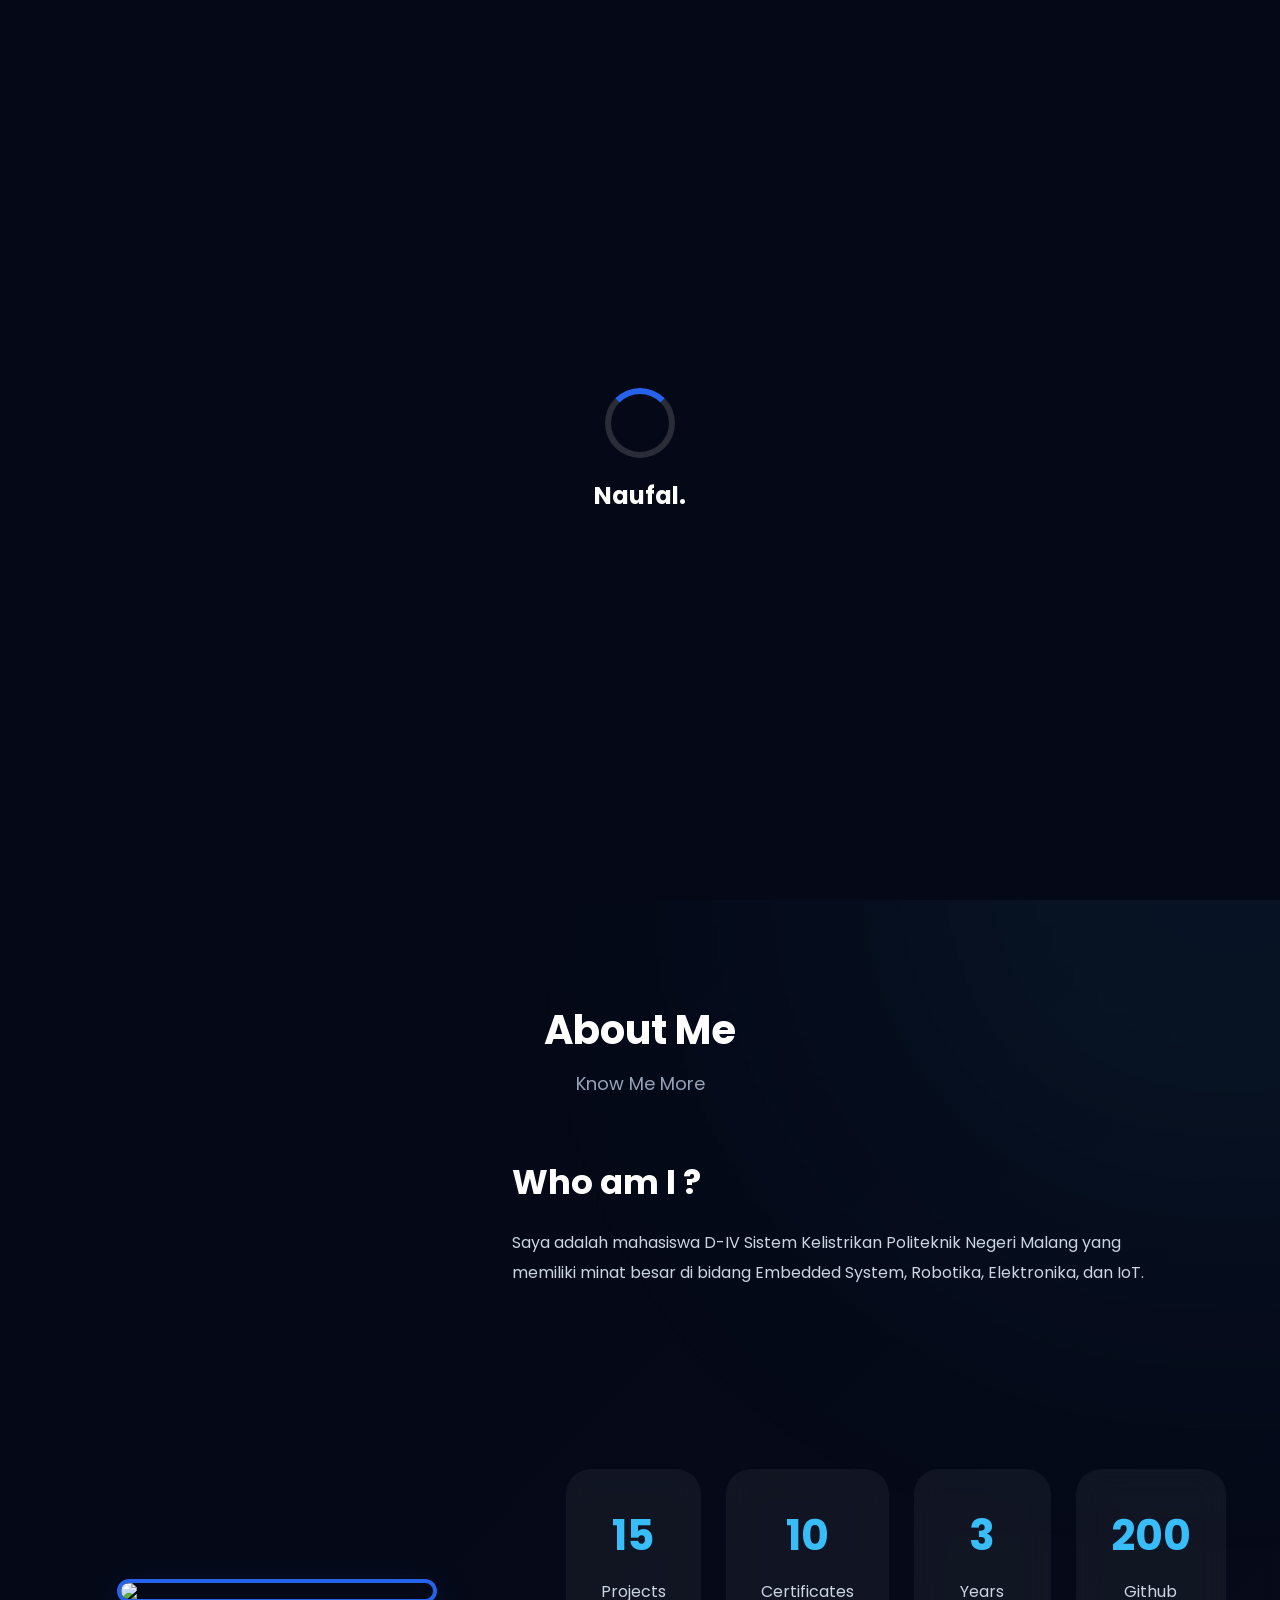
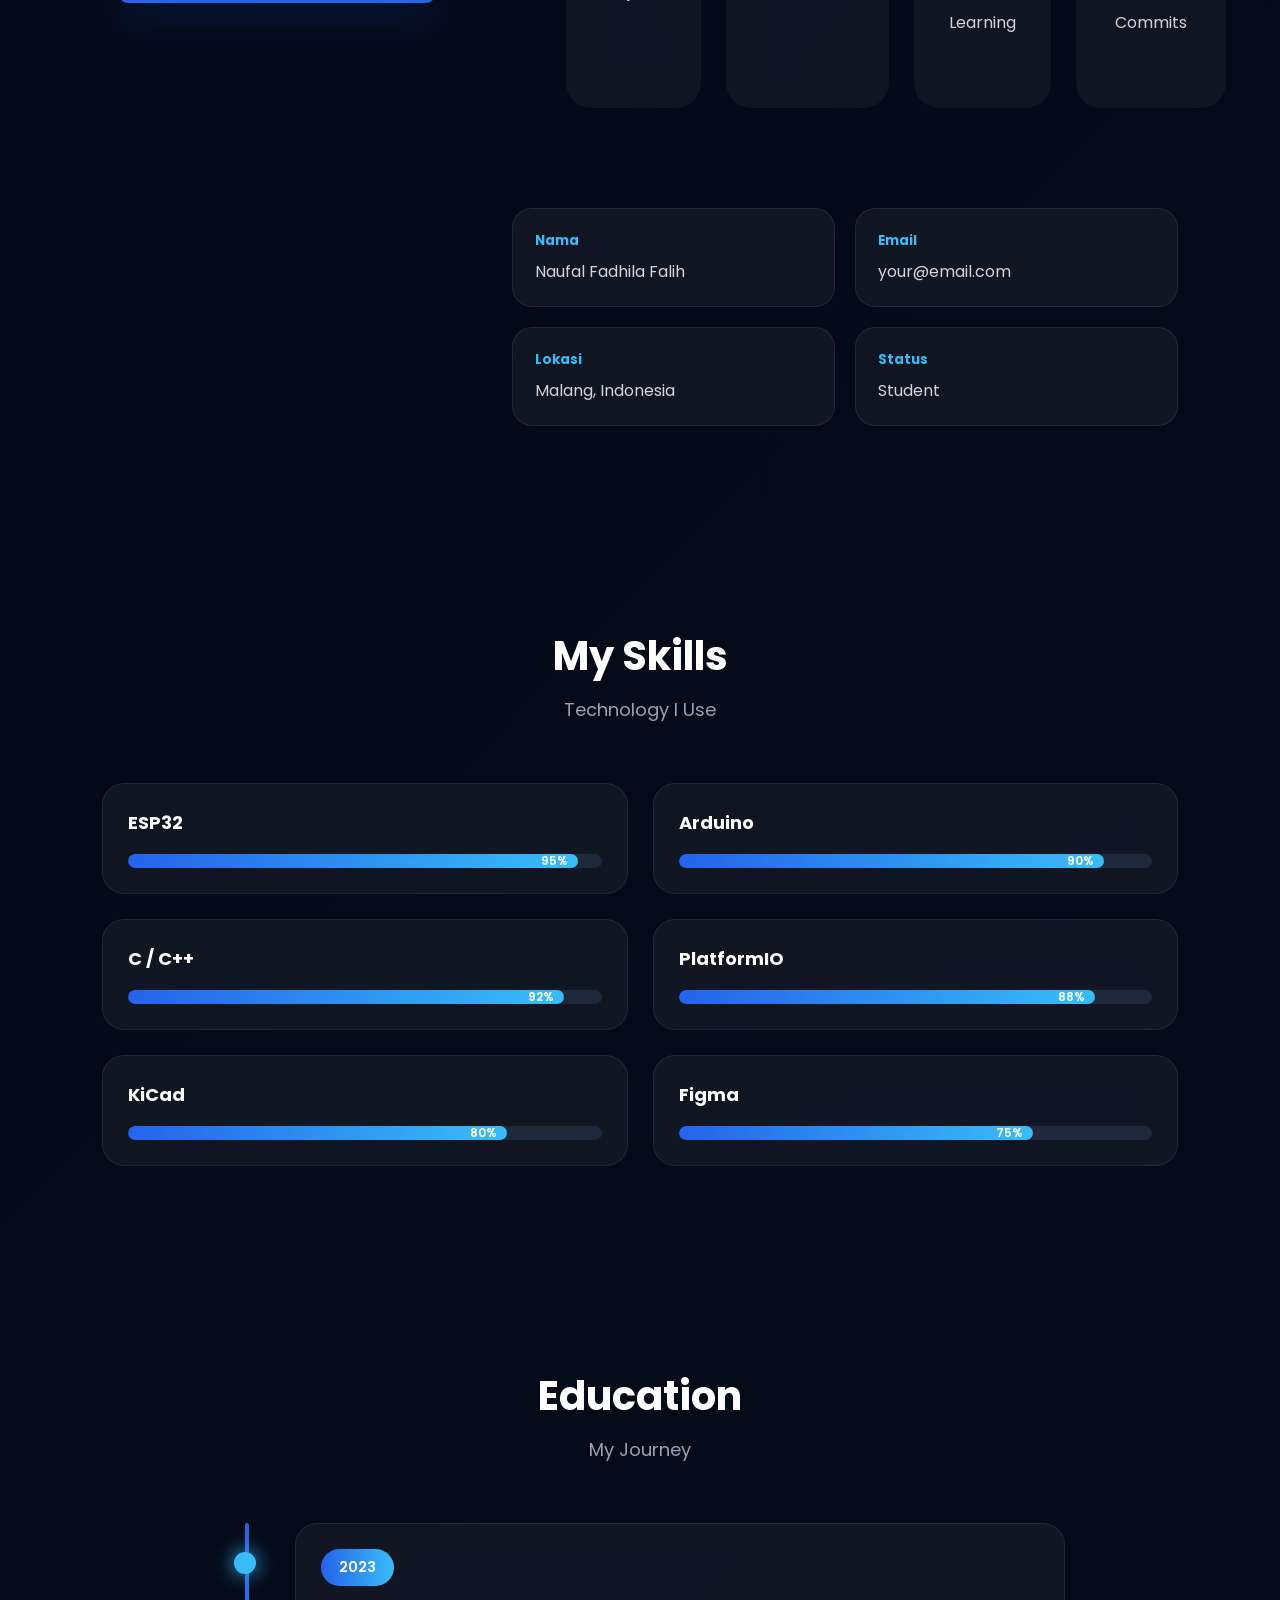
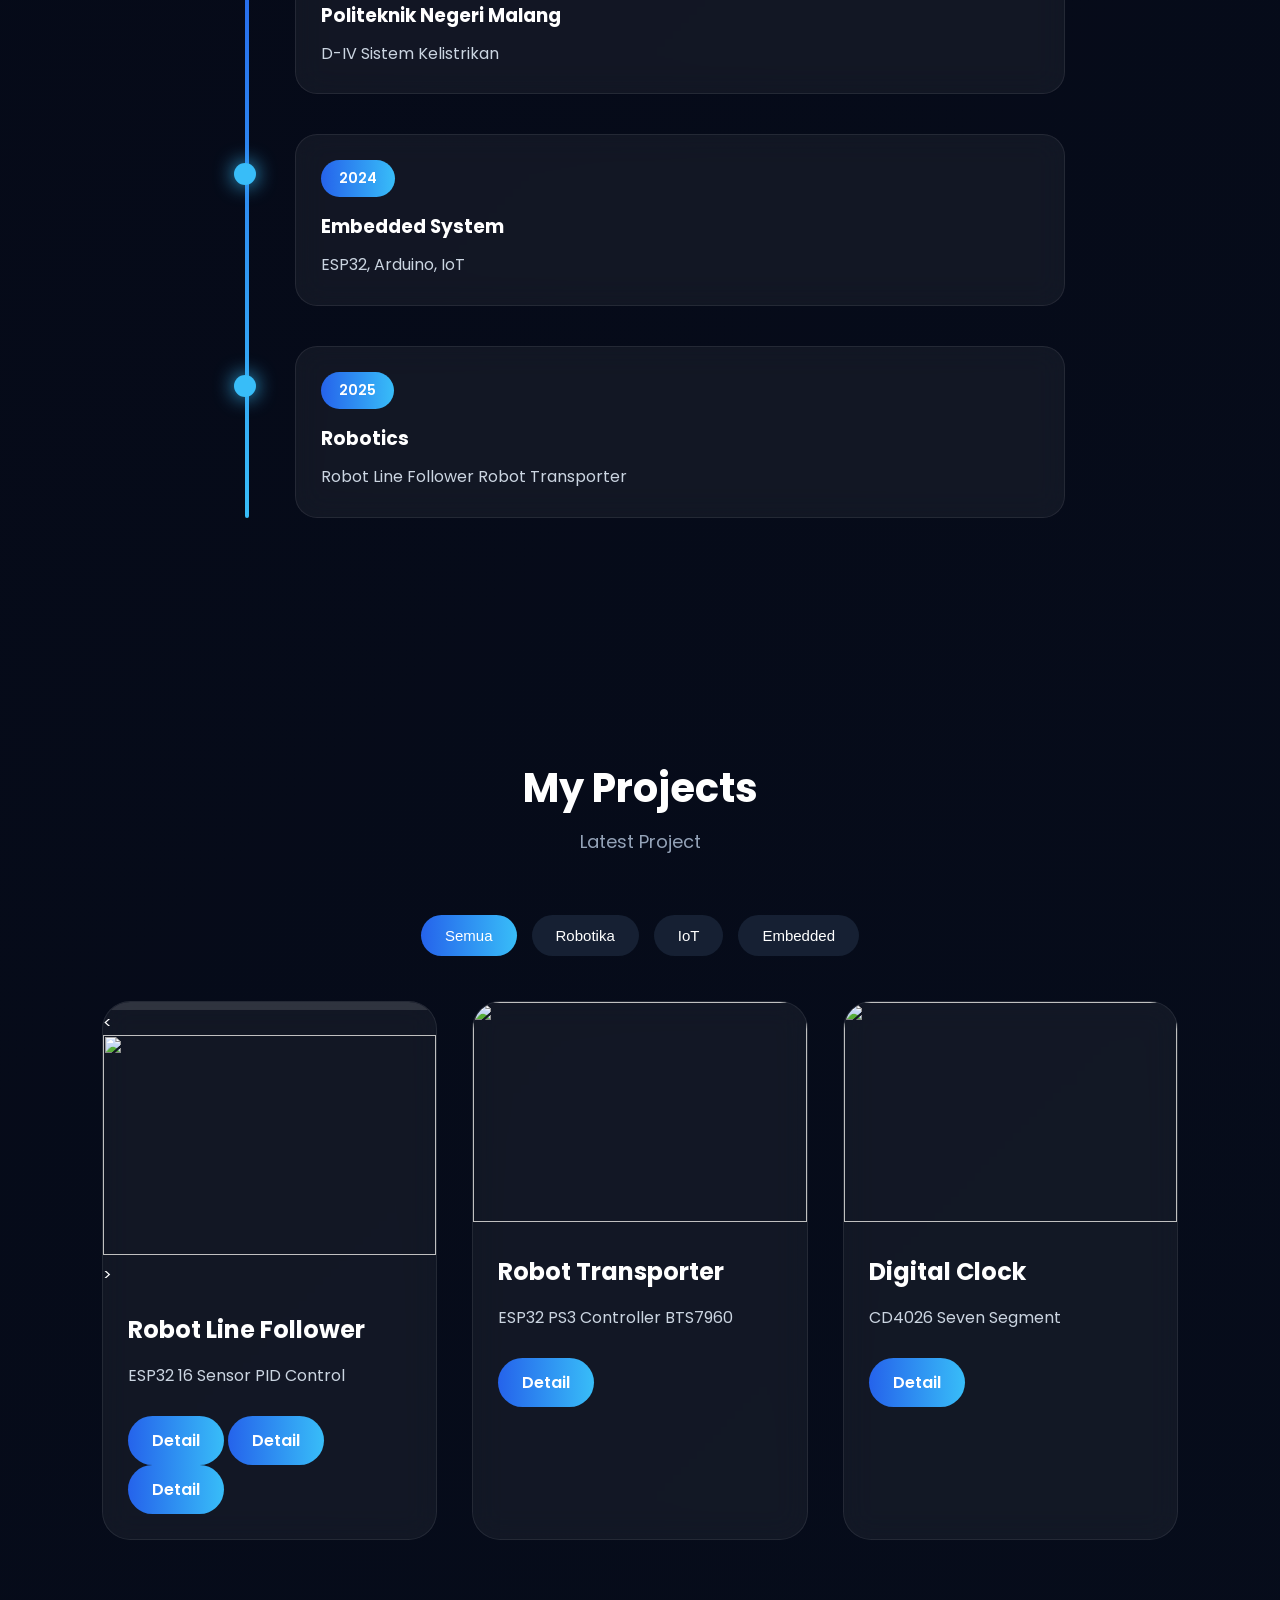
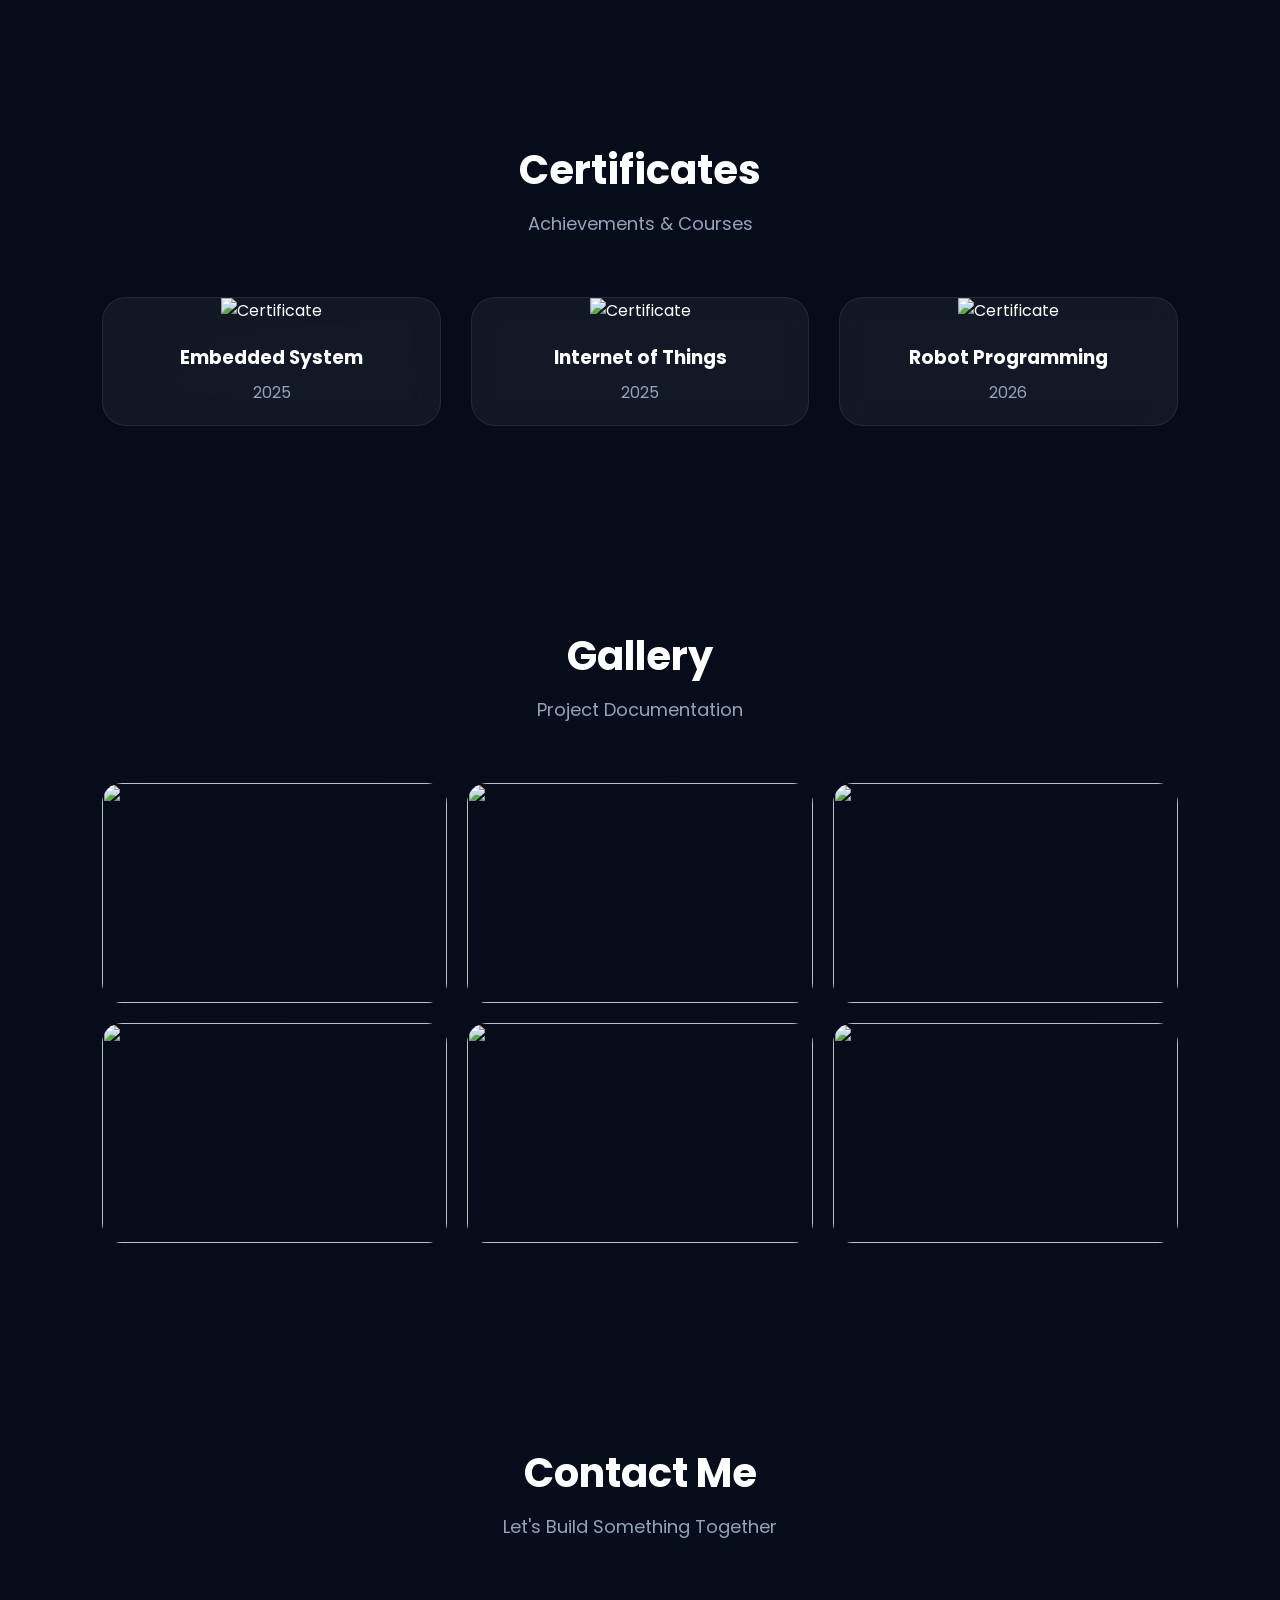
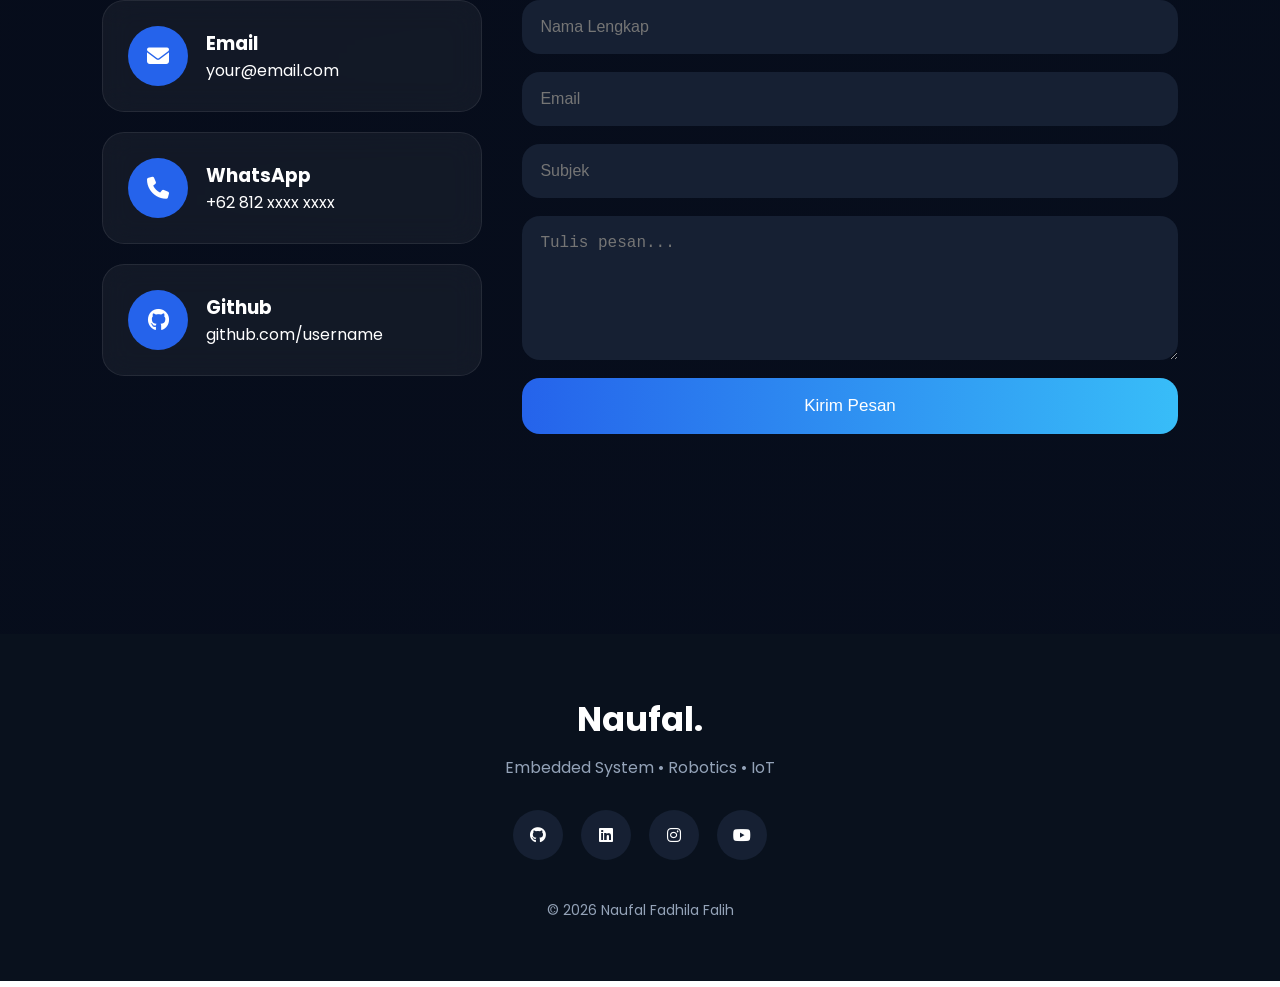
==== index.html @ 167115de "first" ====
<!DOCTYPE html>
<html lang="id">
<head>
    <meta charset="UTF-8">
    <meta name="viewport" content="width=device-width, initial-scale=1.0">
    <title>Naufal | Portfolio</title>

    <!-- Google Font -->
    <link rel="preconnect" href="https://fonts.googleapis.com">
    <link rel="preconnect" href="https://fonts.gstatic.com" crossorigin>
    <link href="https://fonts.googleapis.com/css2?family=Poppins:wght@300;400;500;600;700&display=swap" rel="stylesheet">

    <!-- Icons -->
    <link rel="stylesheet"
        href="https://cdnjs.cloudflare.com/ajax/libs/font-awesome/6.6.0/css/all.min.css">

    <!-- CSS -->
    <link rel="stylesheet" href="style.css">
    <link rel="stylesheet" href="animation.css">
    <link rel="stylesheet" href="responsive.css">
    <script src="https://cdn.jsdelivr.net/npm/@emailjs/browser@4/dist/email.min.js"></script>
    <meta charset="UTF-8">
<link rel="manifest" href="manifest.json">
<meta name="viewport" content="width=device-width, initial-scale=1.0">

<meta name="description" content="Portfolio Naufal Fadhila Falih - Embedded System, Robotika, ESP32, IoT Developer">

<meta name="keywords" content="ESP32, Robot, Embedded, IoT, Portfolio">

<meta name="author" content="Naufal Fadhila Falih">

<meta property="og:title" content="Portfolio Naufal Fadhila Falih">

<meta property="og:description" content="Embedded System | Robot Developer">

<meta property="og:image" content="assets/preview.png">

<meta property="og:type" content="website">

<link rel="icon" href="assets/favicon.png">
</head>

<body>
    <div id="loader">

    <div class="loader-circle"></div>

</div>
  <!-- =======================================
        THEME SWITCHER
======================================= -->

<div class="theme-panel">

    <div class="theme-color blue" data-color="#2563EB"></div>

    <div class="theme-color purple" data-color="#7C3AED"></div>

    <div class="theme-color green" data-color="#10B981"></div>

    <div class="theme-color red" data-color="#EF4444"></div>

</div>  
    <canvas id="particles"></canvas>
<!-- ===========================
        CURSOR GLOW
=========================== -->

<div id="cursorGlow"></div>

<!-- ===========================
        SCROLL PROGRESS
=========================== -->

<div id="progressBar"></div>

<!-- ===== LOADER ===== -->
<div id="loader">
    <div class="loader-circle"></div>
    <h2>Naufal.</h2>
</div>

<!-- ===== NAVBAR ===== -->
<header class="navbar">

    <div class="logo">
        Naufal<span>.</span>
    </div>
<div class="theme-toggle">

    <i class="fa-solid fa-moon"></i>

</div>
    <nav>

        <a href="#home">Home</a>

        <a href="#about">About</a>

        <a href="#skills">Skills</a>

        <a href="#projects">Projects</a>

        <a href="#contact">Contact</a>

    </nav>

    <div class="menu-btn">

        <i class="fa-solid fa-bars"></i>

    </div>

</header>

<!-- ===== HERO ===== -->

<section id="home" class="hero">

<div class="hero-text">

<h4>Hello 👋</h4>

<h1>

I'm

<span>Naufal Fadhila Falih</span>

</h1>

<h3>

Embedded System Engineer

</h3>

<p>

Mahasiswa D-IV Sistem Kelistrikan

Politeknik Negeri Malang

yang fokus pada

Robotika,

Embedded System,

dan Internet of Things.

</p>

<div class="hero-button">

<a

href="assets/cv.pdf"

download

class="btn-primary">

Download CV

</a>
<a href="#projects"

class="btn-secondary">

My Project

</a>

</div>

<div class="social">

<a href="#"><i class="fab fa-github"></i></a>

<a href="#"><i class="fab fa-linkedin"></i></a>

<a href="#"><i class="fab fa-instagram"></i></a>

<a href="#"><i class="fab fa-youtube"></i></a>

</div>

</div>

<div class="hero-image">

<img src="assets/profile.png"

alt="profile">

</div>

</section>

<!-- ===== ABOUT ===== -->

<section id="about">

<div class="title">

<h2>About Me</h2>

<p>

Know Me More

</p>

</div>

<div class="about-container">

<div class="about-image">

<img src="assets/profile.png">

</div>

<div class="about-text">

<h3>

Who am I ?

</h3>

<p>

Saya adalah mahasiswa

D-IV Sistem Kelistrikan

Politeknik Negeri Malang

yang memiliki minat besar

di bidang

Embedded System,

Robotika,

Elektronika,

dan IoT.

</p>
<section class="stats">

<div class="stat-card">

<h2 class="counter" data-target="15">0</h2>

<p>Projects</p>

</div>

<div class="stat-card">

<h2 class="counter" data-target="10">0</h2>

<p>Certificates</p>

</div>

<div class="stat-card">

<h2 class="counter" data-target="3">0</h2>

<p>Years Learning</p>

</div>

<div class="stat-card">

<h2 class="counter" data-target="200">0</h2>

<p>Github Commits</p>

</div>

</section>

<div class="info">

<div>

<h5>Nama</h5>

<span>

Naufal Fadhila Falih

</span>

</div>

<div>

<h5>Email</h5>

<span>

your@email.com

</span>

</div>

<div>

<h5>Lokasi</h5>

<span>

Malang, Indonesia

</span>

</div>

<div>

<h5>Status</h5>

<span>

Student

</span>

</div>

</div>

</div>

</div>

</section>
<!-- =======================================
                SKILLS
======================================= -->

<section id="skills" class="skills">

    <div class="title">

        <h2>My Skills</h2>

        <p>Technology I Use</p>

    </div>

    <div class="skills-container">

        <div class="skill-card">

            <h3>ESP32</h3>

            <div class="progress">

                <div class="progress-bar" style="width:95%">

                    95%

                </div>

            </div>

        </div>

        <div class="skill-card">

            <h3>Arduino</h3>

            <div class="progress">

                <div class="progress-bar" style="width:90%">

                    90%

                </div>

            </div>

        </div>

        <div class="skill-card">

            <h3>C / C++</h3>

            <div class="progress">

                <div class="progress-bar" style="width:92%">

                    92%

                </div>

            </div>

        </div>

        <div class="skill-card">

            <h3>PlatformIO</h3>

            <div class="progress">

                <div class="progress-bar" style="width:88%">

                    88%

                </div>

            </div>

        </div>

        <div class="skill-card">

            <h3>KiCad</h3>

            <div class="progress">

                <div class="progress-bar" style="width:80%">

                    80%

                </div>

            </div>

        </div>

        <div class="skill-card">

            <h3>Figma</h3>

            <div class="progress">

                <div class="progress-bar" style="width:75%">

                    75%

                </div>

            </div>

        </div>

    </div>

</section>

<!-- =======================================
             EXPERIENCE
======================================= -->

<section class="experience">

    <div class="title">

        <h2>Education</h2>

        <p>My Journey</p>

    </div>

    <div class="timeline">

        <div class="timeline-item">

            <span class="year">2023</span>

            <h3>Politeknik Negeri Malang</h3>

            <p>

                D-IV Sistem Kelistrikan

            </p>

        </div>

        <div class="timeline-item">

            <span class="year">2024</span>

            <h3>Embedded System</h3>

            <p>

                ESP32, Arduino, IoT

            </p>

        </div>

        <div class="timeline-item">

            <span class="year">2025</span>

            <h3>Robotics</h3>

            <p>

                Robot Line Follower

                Robot Transporter

            </p>

        </div>

    </div>

</section>

<!-- =======================================
              PROJECTS
======================================= -->

<section id="projects" class="projects">

    <div class="title">

        <h2>My Projects</h2>

        <p>Latest Project</p>

    </div>
    <div class="project-filter">

    <button class="filter-btn active" data-filter="all">

        Semua

    </button>

    <button class="filter-btn" data-filter="robot">

        Robotika

    </button>

    <button class="filter-btn" data-filter="iot">

        IoT

    </button>

    <button class="filter-btn" data-filter="embedded">

        Embedded

    </button>

</div>

    <div class="project-container">

        <div class="project-card">
            <div class="project-card robot embedded">

            </div>
            <div class="project-card robot">

            </div>
            <div class="project-card embedded">

            </div>
            <div class="project-card iot">

            </div>

            <<img

loading="lazy"

src="assets/linefollower.jpg">>

            <div class="project-content">

                <h3>

                    Robot Line Follower

                </h3>

                <p>

                    ESP32

                    16 Sensor

                    PID Control

                </p>
<a href="#"

class="detail-btn"

data-title="Robot Line Follower"

data-image="assets/linefollower.jpg"

data-description="Robot line follower menggunakan 16 sensor photodioda dan algoritma PID untuk kecepatan tinggi.">

Detail

</a>
<a href="#"

class="detail-btn"

data-title="Robot Transporter"

data-image="assets/transporter.jpg"

data-description="Robot transporter menggunakan ESP32, driver BTS7960 dan kontrol PS3.">

Detail

</a>
<a href="#"

class="detail-btn"

data-title="Digital Clock"

data-image="assets/digitalclock.jpg"

data-description="Jam digital menggunakan IC CD4026 dan seven segment.">

Detail

</a>

            </div>

        </div>

        <div class="project-card">

            <img

loading="lazy"

src="assets/transporter.jpg">

            <div class="project-content">

                <h3>

                    Robot Transporter

                </h3>

                <p>

                    ESP32

                    PS3 Controller

                    BTS7960

                </p>

                <a href="#">

                    Detail

                </a>

            </div>

        </div>

        <div class="project-card">

            <img

loading="lazy"

src="assets/digitalclock.jpg">

            <div class="project-content">

                <h3>

                    Digital Clock

                </h3>

                <p>

                    CD4026

                    Seven Segment

                </p>

                <a href="#">

                    Detail

                </a>

            </div>

        </div>

    </div>

</section>
<!-- =======================================
            CERTIFICATES
======================================= -->

<section id="certificate" class="certificate">

    <div class="title">

        <h2>Certificates</h2>

        <p>Achievements & Courses</p>

    </div>

    <div class="certificate-container">

        <div class="certificate-card">

            <img src="assets/certificate1.jpg" alt="Certificate">

            <h3>Embedded System</h3>

            <span>2025</span>

        </div>

        <div class="certificate-card">

            <img src="assets/certificate2.jpg" alt="Certificate">

            <h3>Internet of Things</h3>

            <span>2025</span>

        </div>

        <div class="certificate-card">

            <img src="assets/certificate3.jpg" alt="Certificate">

            <h3>Robot Programming</h3>

            <span>2026</span>

        </div>

    </div>

</section>

<!-- =======================================
                GALLERY
======================================= -->

<section class="gallery">

    <div class="title">

        <h2>Gallery</h2>

        <p>Project Documentation</p>

    </div>
<div class="gallery-grid">

    <img class="gallery-item" src="assets/gallery1.jpg">

    <img class="gallery-item" src="assets/gallery2.jpg">

    <img class="gallery-item" src="assets/gallery3.jpg">

    <img class="gallery-item" src="assets/gallery4.jpg">

    <img class="gallery-item" src="assets/gallery5.jpg">

    <img class="gallery-item" src="assets/gallery6.jpg">

</div>

</section>


<!-- =======================================
                CONTACT
======================================= -->

<section id="contact" class="contact">

    <div class="title">

        <h2>Contact Me</h2>

        <p>Let's Build Something Together</p>

    </div>

    <div class="contact-container">

        <div class="contact-info">

            <div class="info-box">

                <i class="fa-solid fa-envelope"></i>

                <div>

                    <h3>Email</h3>

                    <p>your@email.com</p>

                </div>

            </div>

            <div class="info-box">

                <i class="fa-solid fa-phone"></i>

                <div>

                    <h3>WhatsApp</h3>

                    <p>+62 812 xxxx xxxx</p>

                </div>

            </div>

            <div class="info-box">

                <i class="fa-brands fa-github"></i>

                <div>

                    <h3>Github</h3>

                    <p>github.com/username</p>

                </div>

            </div>

        </div>

        <form class="contact-form">

            <input type="text" placeholder="Nama Lengkap">

            <input type="email" placeholder="Email">

            <input type="text" placeholder="Subjek">

            <textarea rows="6" placeholder="Tulis pesan..."></textarea>

            <button type="submit">

                Kirim Pesan

            </button>

        </form>

    </div>

</section>

<!-- =======================================
                FOOTER
======================================= -->

<footer>

    <div class="footer-content">

        <h2>Naufal.</h2>

        <p>

            Embedded System • Robotics • IoT

        </p>

        <div class="footer-social">

            <a href="#"><i class="fab fa-github"></i></a>

            <a href="#"><i class="fab fa-linkedin"></i></a>

            <a href="#"><i class="fab fa-instagram"></i></a>

            <a href="#"><i class="fab fa-youtube"></i></a>

        </div>

    </div>

    <div class="copyright">

        © 2026 Naufal Fadhila Falih

    </div>

</footer>

<!-- =======================================
         MOBILE BOTTOM NAVIGATION
======================================= -->

<nav class="bottom-nav">

    <a href="#home">

        <i class="fa-solid fa-house"></i>

        <span>Home</span>

    </a>

    <a href="#about">

        <i class="fa-solid fa-user"></i>

        <span>About</span>

    </a>

    <a href="#projects">

        <i class="fa-solid fa-robot"></i>

        <span>Project</span>

    </a>

    <a href="#contact">

        <i class="fa-solid fa-envelope"></i>

        <span>Contact</span>

    </a>

</nav>

<!-- Scroll To Top -->

<button id="scrollTop">

    <i class="fa-solid fa-arrow-up"></i>

</button>

<!-- JAVASCRIPT -->

<script src="script.js"></script>
<script src="navbar.js"></script>
<script src="project.js"></script>
<script src="typing.js"></script>

<!-- ======================================
            PROJECT MODAL
====================================== -->

<div id="projectModal" class="modal">

    <div class="modal-content">

        <span class="close-modal">&times;</span>

        <img id="modalImage" src="">

        <h2 id="modalTitle"></h2>

        <p id="modalDesc"></p>

        <div class="tech-list">

            <span>ESP32</span>
            <span>C++</span>
            <span>PID</span>

        </div>

        <a href="#" class="btn-primary">

            Source Code

        </a>

    </div>

</div>

<!-- ===========================
        IMAGE LIGHTBOX
=========================== -->

<div class="lightbox">

    <span class="close-lightbox">

        &times;

    </span>

    <img id="lightboxImage">

</div> 
<div id="scrollIndicator">

    Scroll

</div>
<div class="badge">

Featured

</div>

</body>
</html>
---- style.css ----
/* =====================================================
   PORTFOLIO WEBSITE
   Author : Naufal Fadhila Falih
===================================================== */

:root{

    --bg:#050816;
    --card:#101828;
    --card2:#172554;

    --primary:#2563EB;
    --secondary:#38BDF8;

    --white:#ffffff;
    --gray:#94A3B8;

    --shadow:0 15px 40px rgba(37,99,235,.20);

    --radius:24px;

}

*{
    margin:0;
    padding:0;
    box-sizing:border-box;
}

html{

    scroll-behavior:smooth;

}

body{

    font-family:"Poppins",sans-serif;

    background:var(--bg);

    color:white;

    overflow-x:hidden;

}

/* ================= Scroll ================= */

::-webkit-scrollbar{

    width:8px;

}

::-webkit-scrollbar-thumb{

    background:var(--primary);

    border-radius:20px;

}

::-webkit-scrollbar-track{

    background:#09111d;

}

/* ================= Loader ================= */

#loader{

    position:fixed;

    inset:0;

    background:#050816;

    display:flex;

    justify-content:center;

    align-items:center;

    flex-direction:column;

    z-index:99999;

}

.loader-circle{

    width:70px;

    height:70px;

    border-radius:50%;

    border:6px solid #1e293b;

    border-top:6px solid var(--secondary);

    animation:spin 1s linear infinite;

    margin-bottom:20px;

}

@keyframes spin{

    from{

        transform:rotate(0deg);

    }

    to{

        transform:rotate(360deg);

    }

}

/* ================= Navbar ================= */

.navbar{

    position:fixed;

    top:0;

    width:100%;

    height:75px;

    display:flex;

    justify-content:space-between;

    align-items:center;

    padding:0 30px;

    backdrop-filter:blur(20px);

    background:rgba(10,15,30,.55);

    z-index:1000;

}

.logo{

    font-size:28px;

    font-weight:700;

}

.logo span{

    color:var(--secondary);

}

.navbar nav{

    display:flex;

    gap:35px;

}

.navbar nav a{

    color:white;

    text-decoration:none;

    transition:.3s;

    font-size:15px;

}

.navbar nav a:hover{

    color:var(--secondary);

}

.menu-btn{

    display:none;

    font-size:26px;

    cursor:pointer;

}

/* ================= Hero ================= */

.hero{

    min-height:100vh;

    display:flex;

    justify-content:space-between;

    align-items:center;

    padding:120px 8%;

}

.hero-text{

    width:55%;

}

.hero-text h4{

    color:var(--secondary);

    margin-bottom:10px;

}

.hero-text h1{

    font-size:58px;

    margin-bottom:10px;

}

.hero-text span{

    color:var(--secondary);

}

.hero-text h3{

    color:var(--gray);

    margin-bottom:20px;

}

.hero-text p{

    color:#cbd5e1;

    line-height:1.8;

    max-width:500px;

}

.hero-button{

    margin-top:35px;

    display:flex;

    gap:20px;

}

.btn-primary{

    background:linear-gradient(90deg,#2563EB,#38BDF8);

    color:white;

    padding:15px 30px;

    border-radius:50px;

    text-decoration:none;

    font-weight:600;

    transition:.3s;

}

.btn-primary:hover{

    transform:translateY(-5px);

    box-shadow:var(--shadow);

}

.btn-secondary{

    border:2px solid var(--secondary);

    color:white;

    padding:15px 30px;

    border-radius:50px;

    text-decoration:none;

    transition:.3s;

}

.btn-secondary:hover{

    background:var(--secondary);

    color:#050816;

}

/* ================= Social ================= */

.social{

    display:flex;

    gap:18px;

    margin-top:35px;

}

.social a{

    width:50px;

    height:50px;

    display:flex;

    justify-content:center;

    align-items:center;

    border-radius:50%;

    background:var(--card);

    color:white;

    text-decoration:none;

    transition:.3s;

}

.social a:hover{

    background:var(--primary);

    transform:translateY(-8px);

}

/* ================= Hero Image ================= */
.hero-image img{

width:360px;

border-radius:50%;

border:6px solid #2563EB;

box-shadow:

0 0 25px #2563EB,

0 0 60px rgba(37,99,235,.4),

0 0 100px rgba(37,99,235,.3);

animation:float 4s ease-in-out infinite;

}

.hero-image img{

    width:350px;

    border-radius:50%;

    border:6px solid var(--primary);

    box-shadow:0 0 60px rgba(37,99,235,.4);

}
/* =====================================================
                    SECTION UMUM
===================================================== */

section{

    padding:100px 8%;

}

.title{

    text-align:center;

    margin-bottom:60px;

}

.title h2{

    font-size:40px;

    font-weight:700;

    margin-bottom:10px;

}

.title p{

    color:var(--gray);

    font-size:18px;

}

/* =====================================================
                    ABOUT
===================================================== */

.about-container{

    display:grid;

    grid-template-columns:350px 1fr;

    gap:60px;

    align-items:center;

}

.about-image{

    display:flex;

    justify-content:center;

}

.about-image img{

    width:320px;

    border-radius:30px;

    border:4px solid var(--primary);

    box-shadow:var(--shadow);

}

.about-text h3{

    font-size:34px;

    margin-bottom:20px;

}

.about-text p{

    color:#cbd5e1;

    line-height:1.9;

    margin-bottom:35px;

}

.info{

    display:grid;

    grid-template-columns:repeat(2,1fr);

    gap:20px;

}

.info div{

    background:rgba(255,255,255,.04);

    backdrop-filter:blur(12px);

    border:1px solid rgba(255,255,255,.08);

    padding:22px;

    border-radius:20px;

    transition:.35s;

}

.info div:hover{

    transform:translateY(-8px);

    border-color:var(--secondary);

    box-shadow:0 10px 30px rgba(37,99,235,.25);

}

.info h5{

    color:var(--secondary);

    margin-bottom:8px;

}

.info span{

    color:#d1d5db;

}

/* =====================================================
                    SKILLS
===================================================== */

.skills-container{

    display:grid;

    grid-template-columns:repeat(2,1fr);

    gap:25px;

}

.skill-card{

    background:rgba(255,255,255,.04);

    border:1px solid rgba(255,255,255,.08);

    backdrop-filter:blur(12px);

    padding:25px;

    border-radius:22px;

    transition:.35s;

}

.skill-card:hover{

    transform:translateY(-8px);

    box-shadow:var(--shadow);

}

.skill-card h3{

    margin-bottom:18px;

    font-size:18px;

}

.progress{

    height:14px;

    background:#1e293b;

    border-radius:30px;

    overflow:hidden;

}

.progress-bar{

    height:100%;

    background:linear-gradient(90deg,#2563EB,#38BDF8);

    border-radius:30px;

    text-align:right;

    color:white;

    font-size:12px;

    font-weight:600;

    padding-right:10px;

    line-height:14px;

    animation:progressGrow 2s ease;

}

@keyframes progressGrow{

    from{

        width:0;

    }

}

/* =====================================================
                    EDUCATION
===================================================== */

.timeline{

    width:100%;

    max-width:850px;

    margin:auto;

    position:relative;

}

.timeline::before{

    content:"";

    position:absolute;

    left:30px;

    top:0;

    width:4px;

    height:100%;

    background:linear-gradient(var(--primary),var(--secondary));

    border-radius:10px;

}

.timeline-item{

    position:relative;

    margin-left:80px;

    margin-bottom:40px;

    background:rgba(255,255,255,.04);

    border:1px solid rgba(255,255,255,.08);

    border-radius:22px;

    padding:25px;

    transition:.35s;

}

.timeline-item:hover{

    transform:translateX(10px);

    box-shadow:var(--shadow);

}

.timeline-item::before{

    content:"";

    position:absolute;

    left:-62px;

    top:28px;

    width:22px;

    height:22px;

    border-radius:50%;

    background:var(--secondary);

    box-shadow:0 0 20px var(--secondary);

}

.year{

    display:inline-block;

    padding:8px 18px;

    background:linear-gradient(90deg,#2563EB,#38BDF8);

    border-radius:50px;

    margin-bottom:15px;

    font-size:14px;

    font-weight:600;

}

.timeline-item h3{

    margin-bottom:10px;

}

.timeline-item p{

    color:#cbd5e1;

    line-height:1.8;

}
/* =====================================================
                    PROJECT
===================================================== */

.project-container{

    display:grid;

    grid-template-columns:repeat(auto-fit,minmax(320px,1fr));

    gap:35px;

}

.project-card{

    background:rgba(255,255,255,.04);

    border:1px solid rgba(255,255,255,.08);

    border-radius:28px;

    overflow:hidden;

    transition:.4s;

    backdrop-filter:blur(15px);

}

.project-card:hover{

    transform:translateY(-12px);

    box-shadow:0 20px 50px rgba(37,99,235,.25);

}

.project-card img{

    width:100%;

    height:220px;

    object-fit:cover;

}

.project-content{

    padding:25px;

}

.project-content h3{

    margin-bottom:15px;

    font-size:24px;

}

.project-content p{

    color:#cbd5e1;

    line-height:1.8;

    margin-bottom:25px;

}

.project-content a{

    display:inline-block;

    padding:12px 24px;

    border-radius:50px;

    background:linear-gradient(90deg,#2563EB,#38BDF8);

    color:white;

    text-decoration:none;

    font-weight:600;

    transition:.3s;

}

.project-content a:hover{

    transform:scale(1.05);

}

/* =====================================================
                    CERTIFICATE
===================================================== */

.certificate-container{

    display:grid;

    grid-template-columns:repeat(auto-fit,minmax(280px,1fr));

    gap:30px;

}

.certificate-card{

    background:rgba(255,255,255,.04);

    border-radius:24px;

    overflow:hidden;

    text-align:center;

    transition:.35s;

}

.certificate-card img{

    width:100%;

    height:200px;

    object-fit:cover;

}

.certificate-card h3{

    margin:20px 0 8px;

}

.certificate-card span{

    color:var(--gray);

    display:block;

    margin-bottom:20px;

}

.certificate-card:hover{

    transform:translateY(-10px);

    box-shadow:var(--shadow);

}

/* =====================================================
                    GALLERY
===================================================== */

.gallery-grid{

    display:grid;

    grid-template-columns:repeat(3,1fr);

    gap:20px;

}

.gallery-grid img{

    width:100%;

    height:220px;

    object-fit:cover;

    border-radius:20px;

    transition:.35s;

}

.gallery-grid img:hover{

    transform:scale(1.05);

    box-shadow:var(--shadow);

}

/* =====================================================
                    CONTACT
===================================================== */

.contact-container{

    display:grid;

    grid-template-columns:380px 1fr;

    gap:40px;

}

.contact-info{

    display:flex;

    flex-direction:column;

    gap:20px;

}

.info-box{

    display:flex;

    align-items:center;

    gap:18px;

    padding:25px;

    background:rgba(255,255,255,.04);

    border-radius:22px;

}

.info-box i{

    width:60px;

    height:60px;

    display:flex;

    justify-content:center;

    align-items:center;

    border-radius:50%;

    background:var(--primary);

    font-size:22px;

}

.contact-form{

    display:flex;

    flex-direction:column;

    gap:18px;

}

.contact-form input,

.contact-form textarea{

    padding:18px;

    border:none;

    border-radius:18px;

    background:#162033;

    color:white;

    font-size:16px;

    outline:none;

}

.contact-form button{

    padding:18px;

    border:none;

    border-radius:18px;

    background:linear-gradient(90deg,#2563EB,#38BDF8);

    color:white;

    font-size:17px;

    cursor:pointer;

    transition:.3s;

}

.contact-form button:hover{

    transform:translateY(-5px);

}

/* =====================================================
                    FOOTER
===================================================== */

footer{

    background:#09111d;

    text-align:center;

    padding:60px 20px;

    margin-top:100px;

}

.footer-content h2{

    font-size:34px;

    margin-bottom:10px;

}

.footer-content p{

    color:var(--gray);

    margin-bottom:30px;

}

.footer-social{

    display:flex;

    justify-content:center;

    gap:18px;

}

.footer-social a{

    width:50px;

    height:50px;

    display:flex;

    justify-content:center;

    align-items:center;

    border-radius:50%;

    background:#162033;

    color:white;

    text-decoration:none;

    transition:.3s;

}

.footer-social a:hover{

    background:var(--primary);

}

.copyright{

    margin-top:40px;

    color:#94A3B8;

    font-size:14px;

}

/* =====================================================
              SCROLL TO TOP
===================================================== */

#scrollTop{

    position:fixed;

    right:25px;

    bottom:90px;

    width:55px;

    height:55px;

    border:none;

    border-radius:50%;

    background:linear-gradient(90deg,#2563EB,#38BDF8);

    color:white;

    cursor:pointer;

    box-shadow:var(--shadow);

    display:flex;

    justify-content:center;

    align-items:center;

    font-size:22px;

}
/* ==========================================
        RESPONSIVE TABLET
========================================== */

@media (max-width:992px){

.hero{

    flex-direction:column-reverse;

    text-align:center;

}

.hero-text{

    width:100%;

}

.hero-image{

    width:100%;

    margin-bottom:50px;

}

.hero-image img{

    width:280px;

}

.about-container{

    grid-template-columns:1fr;

    text-align:center;

}

.info{

    grid-template-columns:1fr;

}

.skills-container{

    grid-template-columns:1fr;

}

.contact-container{

    grid-template-columns:1fr;

}

.gallery-grid{

    grid-template-columns:repeat(2,1fr);

}

}

/* ==========================================
            MOBILE
========================================== */

@media (max-width:768px){

.navbar{

    height:70px;

    padding:0 20px;

}

.navbar nav{

    position:fixed;

    top:70px;

    right:-100%;

    width:260px;

    height:100vh;

    background:#101828;

    display:flex;

    flex-direction:column;

    align-items:center;

    justify-content:flex-start;

    padding-top:60px;

    transition:.4s;

}

.navbar nav.active{

    right:0;

}

.menu-btn{

    display:block;

}

.hero{

    padding:120px 20px 80px;

}

.hero h1{

    font-size:42px;

}

.hero h3{

    font-size:22px;

}

.hero p{

    font-size:15px;

}

.hero-button{

    flex-direction:column;

}

.hero-button a{

    width:100%;

    text-align:center;

}

.hero-image img{

    width:220px;

}

.title h2{

    font-size:34px;

}

.about-image img{

    width:220px;

}

.timeline{

    padding-left:15px;

}

.timeline::before{

    left:15px;

}

.timeline-item{

    margin-left:40px;

}

.timeline-item::before{

    left:-36px;

}

.gallery-grid{

    grid-template-columns:1fr;

}

.project-container{

    grid-template-columns:1fr;

}

.certificate-container{

    grid-template-columns:1fr;

}

.footer-social{

    flex-wrap:wrap;

}

}

/* ==========================================
        HP KECIL
========================================== */

@media (max-width:480px){

.hero h1{

    font-size:34px;

}

.hero h3{

    font-size:18px;

}

.hero p{

    font-size:14px;

}

.title h2{

    font-size:28px;

}

.info{

    gap:15px;

}

.info div{

    padding:18px;

}

.project-card img{

    height:180px;

}

.gallery-grid img{

    height:180px;

}

.contact-form input,

.contact-form textarea{

    padding:15px;

}

#scrollTop{

    width:50px;

    height:50px;

    bottom:90px;

}

}
/* ==========================================
        FADE UP
========================================== */

.fade-up{

    opacity:0;

    transform:translateY(40px);

    transition:all .8s ease;

}

.fade-up.show{

    opacity:1;

    transform:translateY(0);

}

/* ==========================================
        FLOAT
========================================== */

.hero-image img{

    animation:float 4s ease-in-out infinite;

}

@keyframes float{

0%{

transform:translateY(0);

}

50%{

transform:translateY(-18px);

}

100%{

transform:translateY(0);

}

}

/* ==========================================
        GLOW
========================================== */

.project-card:hover{

box-shadow:

0 0 20px rgba(37,99,235,.3),

0 0 40px rgba(37,99,235,.2);

}

/* ==========================================
        BUTTON
========================================== */

.btn-primary{

transition:.35s;

}

.btn-primary:hover{

transform:translateY(-6px);

box-shadow:

0 10px 30px rgba(37,99,235,.35);

}

.navbar nav a .active{

color:#38BDF8;

font-weight:600;

}
#scrollTop{

display:none;

justify-content:center;

align-items:center;

}
body::before{

content:"";

position:fixed;

width:600px;

height:600px;

background:#2563EB;

filter:blur(250px);

opacity:.15;

left:-250px;

top:-250px;

z-index:-1;

}

body::after{

content:"";

position:fixed;

width:500px;

height:500px;

background:#38BDF8;

filter:blur(220px);

opacity:.15;

right:-200px;

bottom:-200px;

z-index:-1;

}
.project-card,
.skill-card,
.info div,
.timeline-item,
.certificate-card,
.info-box{

background:rgba(255,255,255,.05);

backdrop-filter:blur(15px);

border:1px solid rgba(255,255,255,.08);

}
.project-card:hover,
.skill-card:hover,
.certificate-card:hover,
.timeline-item:hover{

transform:translateY(-12px);

box-shadow:

0 20px 40px rgba(37,99,235,.20),

0 0 40px rgba(37,99,235,.15);

}
/* =======================================
            MODAL
======================================= */

.modal{

position:fixed;

left:0;

top:0;

width:100%;

height:100%;

background:rgba(0,0,0,.75);

display:none;

justify-content:center;

align-items:center;

padding:20px;

z-index:99999;

}

.modal-content{

background:#101828;

width:450px;

max-width:95%;

border-radius:25px;

padding:30px;

position:relative;

animation:popup .35s;

}

.modal-content img{

width:100%;

border-radius:20px;

margin-bottom:20px;

}

.modal-content h2{

margin-bottom:15px;

}

.modal-content p{

line-height:1.8;

color:#CBD5E1;

margin-bottom:20px;

}

.tech-list{

display:flex;

gap:10px;

flex-wrap:wrap;

margin-bottom:25px;

}

.tech-list span{

padding:8px 18px;

background:#2563EB;

border-radius:30px;

font-size:14px;

}

.close-modal{

position:absolute;

right:25px;

top:15px;

font-size:35px;

cursor:pointer;

}

@keyframes popup{

from{

transform:scale(.7);

opacity:0;

}

to{

transform:scale(1);

opacity:1;

}

} 
/* ==========================
        FILTER
========================== */

.project-filter{

display:flex;

justify-content:center;

gap:15px;

margin-bottom:45px;

flex-wrap:wrap;

}

.filter-btn{

padding:12px 24px;

border:none;

border-radius:50px;

background:#162033;

color:white;

cursor:pointer;

transition:.3s;

font-size:15px;

}

.filter-btn:hover{

background:#2563EB;

}

.filter-btn.active{

background:linear-gradient(90deg,#2563EB,#38BDF8);

}
/* ==========================================
            LIGHTBOX
========================================== */

.lightbox{

position:fixed;

left:0;

top:0;

width:100%;

height:100%;

background:rgba(0,0,0,.9);

display:none;

justify-content:center;

align-items:center;

z-index:999999;

}

.lightbox img{

max-width:90%;

max-height:85%;

border-radius:20px;

box-shadow:

0 0 40px rgba(37,99,235,.4);

animation:zoomImage .3s;

}

.close-lightbox{

position:absolute;

top:30px;

right:40px;

font-size:50px;

color:white;

cursor:pointer;

}

@keyframes zoomImage{

from{

transform:scale(.5);

opacity:0;

}

to{

transform:scale(1);

opacity:1;

}

}
.project-card{

position:relative;

overflow:hidden;

}

.project-card::before{

content:"";

position:absolute;

left:-100%;

top:0;

width:100%;

height:100%;

background:linear-gradient(

90deg,

transparent,

rgba(255,255,255,.15),

transparent

);

transition:.7s;

}

.project-card:hover::before{

left:100%;

}
.btn-primary{

position:relative;

overflow:hidden;

}

.btn-primary::after{

content:"";

position:absolute;

left:-120%;

top:0;

width:80px;

height:100%;

background:rgba(255,255,255,.3);

transform:skewX(-25deg);

transition:.7s;

}

.btn-primary:hover::after{

left:140%;

}
/* ==========================================
        CURSOR GLOW
========================================== */

#cursorGlow{

position:fixed;

width:350px;

height:350px;

border-radius:50%;

pointer-events:none;

background:radial-gradient(

circle,

rgba(56,189,248,.18),

transparent 70%

);

transform:translate(-50%,-50%);

z-index:-1;

transition:

left .08s linear,

top .08s linear;

}

/* ==========================================
        SCROLL BAR
========================================== */

#progressBar{

position:fixed;

left:0;

top:0;

height:4px;

width:0;

background:linear-gradient(

90deg,

#2563EB,

#38BDF8

);

z-index:999999;

}
.bottom-nav{

position:fixed;

left:50%;

bottom:20px;

transform:translateX(-50%);

display:none;

gap:20px;

background:rgba(16,24,40,.85);

backdrop-filter:blur(15px);

padding:14px 28px;

border-radius:50px;

box-shadow:0 15px 40px rgba(0,0,0,.25);

z-index:999;

}

.bottom-nav a{

color:white;

text-decoration:none;

display:flex;

flex-direction:column;

align-items:center;

font-size:13px;

transition:.3s;

}

.bottom-nav a i{

font-size:20px;

margin-bottom:5px;

}

.bottom-nav a.active{

color:#38BDF8;

}
@media(max-width:768px){

.bottom-nav{

display:flex;

}

.navbar{

display:none;

}

}
/* =====================================
        PARTICLE BACKGROUND
===================================== */

#particles{

position:fixed;

left:0;

top:0;

width:100%;

height:100%;

z-index:-2;

}
.stats{

display:grid;

grid-template-columns:repeat(4,1fr);

gap:25px;

margin-top:80px;

}

.stat-card{

padding:35px;

border-radius:25px;

text-align:center;

background:rgba(255,255,255,.05);

backdrop-filter:blur(15px);

}

.stat-card h2{

font-size:42px;

color:#38BDF8;

margin-bottom:10px;

}
.progress-bar{

width:0;

height:100%;

border-radius:30px;

background:linear-gradient(90deg,#2563EB,#38BDF8);

transition:width 2s ease;

}
.btn-primary{

position:relative;

overflow:hidden;

}

.btn-primary span{

position:absolute;

border-radius:50%;

background:rgba(255,255,255,.5);

transform:scale(0);

animation:ripple .7s linear;

}

@keyframes ripple{

to{

transform:scale(8);

opacity:0;

}

}
/*=========================================
            THEME TOGGLE
=========================================*/

.theme-toggle{

width:50px;

height:50px;

border-radius:50%;

display:flex;

justify-content:center;

align-items:center;

background:#162033;

cursor:pointer;

transition:.3s;

font-size:20px;

}

.theme-toggle:hover{

background:#2563EB;

transform:rotate(180deg);

}
/*=========================================
            LIGHT MODE
=========================================*/

body.light{

background:#F3F4F6;

color:#111827;

}

body.light .navbar{

background:rgba(255,255,255,.9);

}

body.light .project-card,

body.light .skill-card,

body.light .timeline-item,

body.light .certificate-card,

body.light .info-box,

body.light .info div{

background:white;

color:#111827;

}

body.light .project-content p,

body.light .about-text p,

body.light .timeline-item p,

body.light .title p{

color:#4B5563;

}

body.light footer{

background:#E5E7EB;

color:#111827;

}

body.light .contact-form input,

body.light .contact-form textarea{

background:white;

color:#111827;

border:1px solid #CBD5E1;

}
/*=========================================
            ACHIEVEMENT
=========================================*/

.achievement-container{

display:grid;

grid-template-columns:repeat(auto-fit,minmax(280px,1fr));

gap:30px;

}

.achievement-card{

background:rgba(255,255,255,.05);

border:1px solid rgba(255,255,255,.08);

padding:35px;

border-radius:25px;

text-align:center;

transition:.35s;

backdrop-filter:blur(15px);

}

.achievement-card:hover{

transform:translateY(-10px);

box-shadow:0 15px 35px rgba(37,99,235,.25);

}

.achievement-card i{

font-size:50px;

color:#38BDF8;

margin-bottom:20px;

}

.achievement-card h3{

margin-bottom:10px;

}

.achievement-card span{

display:block;

color:#94A3B8;

margin-bottom:20px;

}

.achievement-card p{

line-height:1.8;

color:#CBD5E1;

}
/*=========================================
        THEME PANEL
=========================================*/

.theme-panel{

position:fixed;

right:25px;

top:120px;

display:flex;

flex-direction:column;

gap:15px;

z-index:9999;

}

.theme-color{

width:35px;

height:35px;

border-radius:50%;

cursor:pointer;

transition:.3s;

border:3px solid white;

}

.theme-color:hover{

transform:scale(1.2);

}

.blue{

background:#2563EB;

}

.purple{

background:#7C3AED;

}

.green{

background:#10B981;

}

.red{

background:#EF4444;

}
.project-card::after{

content:"";

position:absolute;

inset:0;

background:linear-gradient(

135deg,

transparent,

rgba(255,255,255,.08),

transparent

);

opacity:0;

transition:.4s;

}

.project-card:hover::after{

opacity:1;

}
.social a{

animation:floating 3s ease infinite;

}

.social a:nth-child(2){

animation-delay:.2s;

}

.social a:nth-child(3){

animation-delay:.4s;

}

.social a:nth-child(4){

animation-delay:.6s;

}

@keyframes floating{

0%{

transform:translateY(0);

}

50%{

transform:translateY(-8px);

}

100%{

transform:translateY(0);

}

}
#scrollIndicator{

position:absolute;

bottom:35px;

left:50%;

transform:translateX(-50%);

color:white;

animation:scrollDown 1.5s infinite;

}

@keyframes scrollDown{

0%{

transform:translate(-50%,0);

}

50%{

transform:translate(-50%,15px);

}

100%{

transform:translate(-50%,0);

}

}
.badge{

position:absolute;

top:20px;

left:20px;

padding:8px 18px;

background:#2563EB;

border-radius:30px;

font-size:13px;

color:white;

}
body{

background:

linear-gradient(

135deg,

#050816,

#081120,

#0B132A

);

background-size:300% 300%;

animation:bgMove 15s ease infinite;

}

@keyframes bgMove{

0%{

background-position:0% 50%;

}

50%{

background-position:100% 50%;

}

100%{

background-position:0% 50%;

}

}
#loader{

position:fixed;

left:0;

top:0;

width:100%;

height:100%;

background:#050816;

display:flex;

justify-content:center;

align-items:center;

z-index:999999;

}

.loader-circle{

width:70px;

height:70px;

border:6px solid rgba(255,255,255,.15);

border-top:6px solid #2563EB;

border-radius:50%;

animation:spin 1s linear infinite;

}

@keyframes spin{

100%{

transform:rotate(360deg);

}
}
.reveal{

opacity:0;

transform:translateY(60px);

transition:all 1s;

}

.reveal.active{

opacity:1;

transform:translateY(0);

}
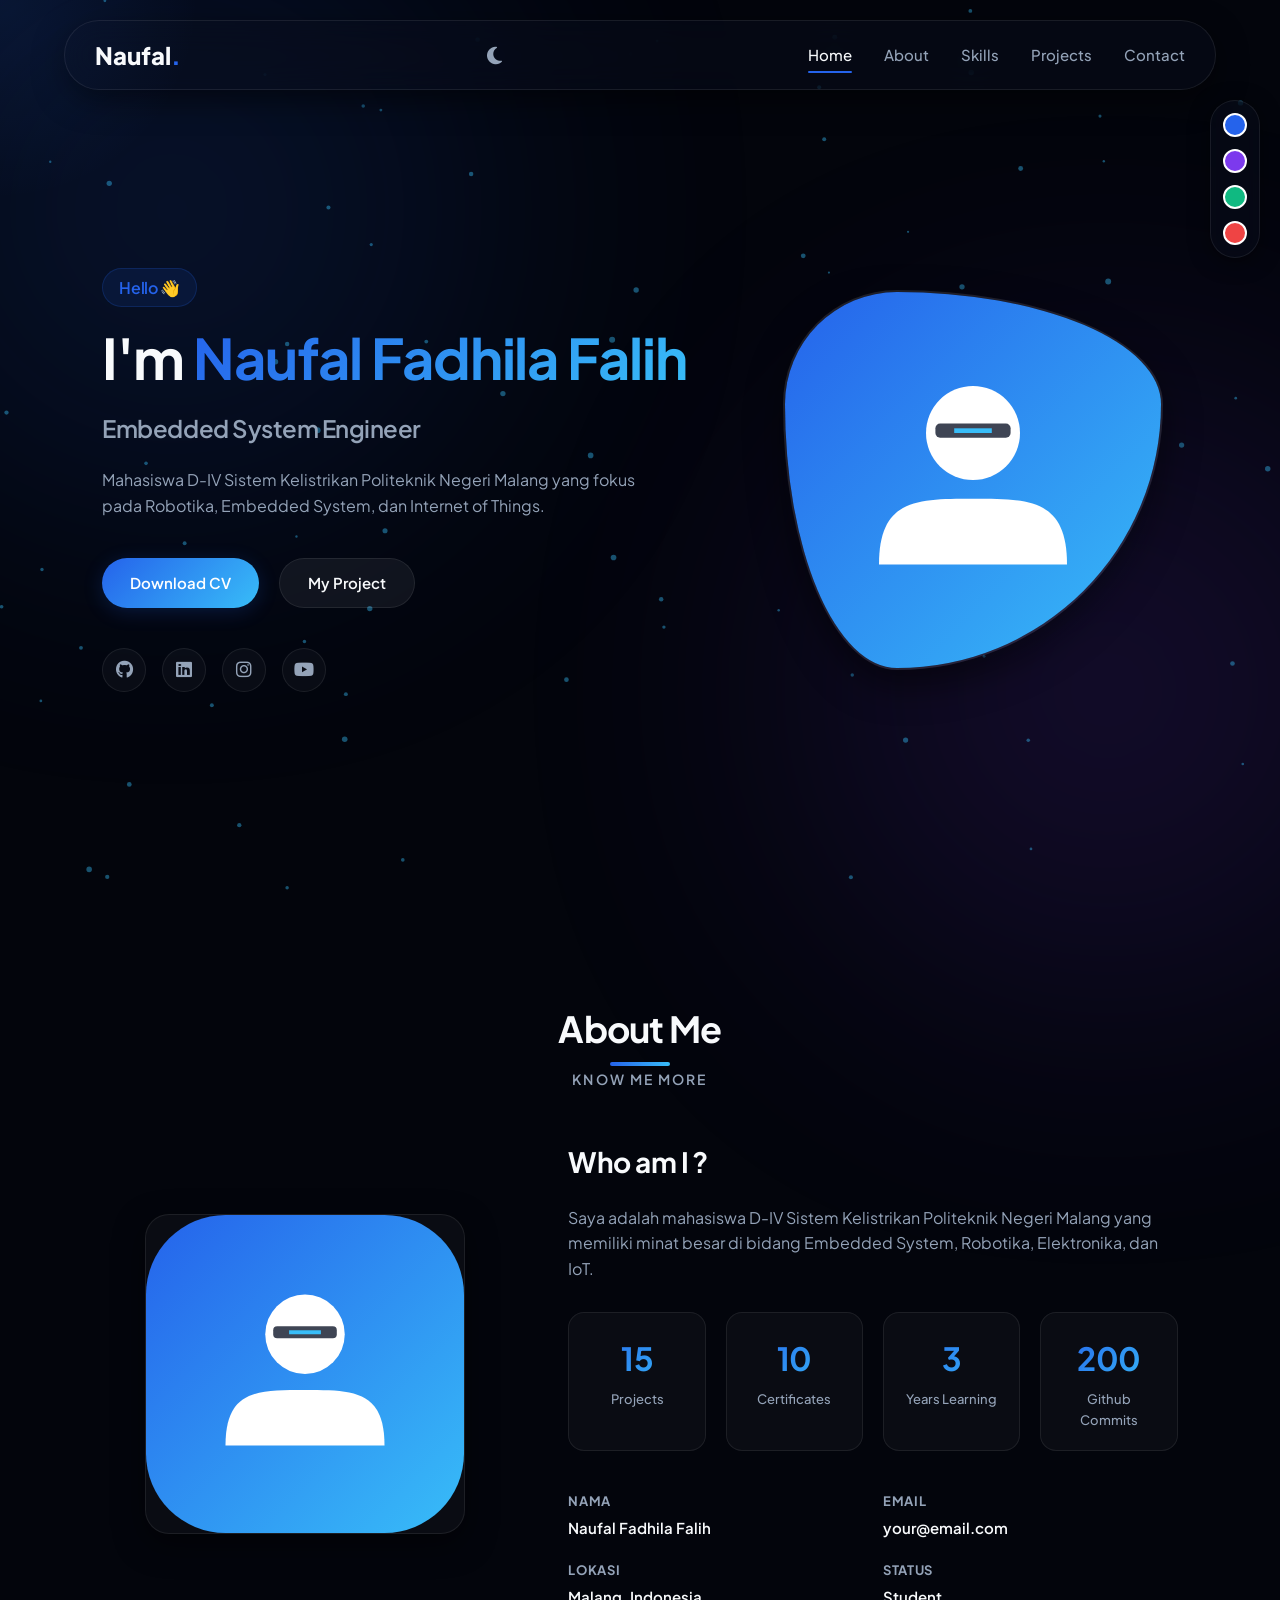
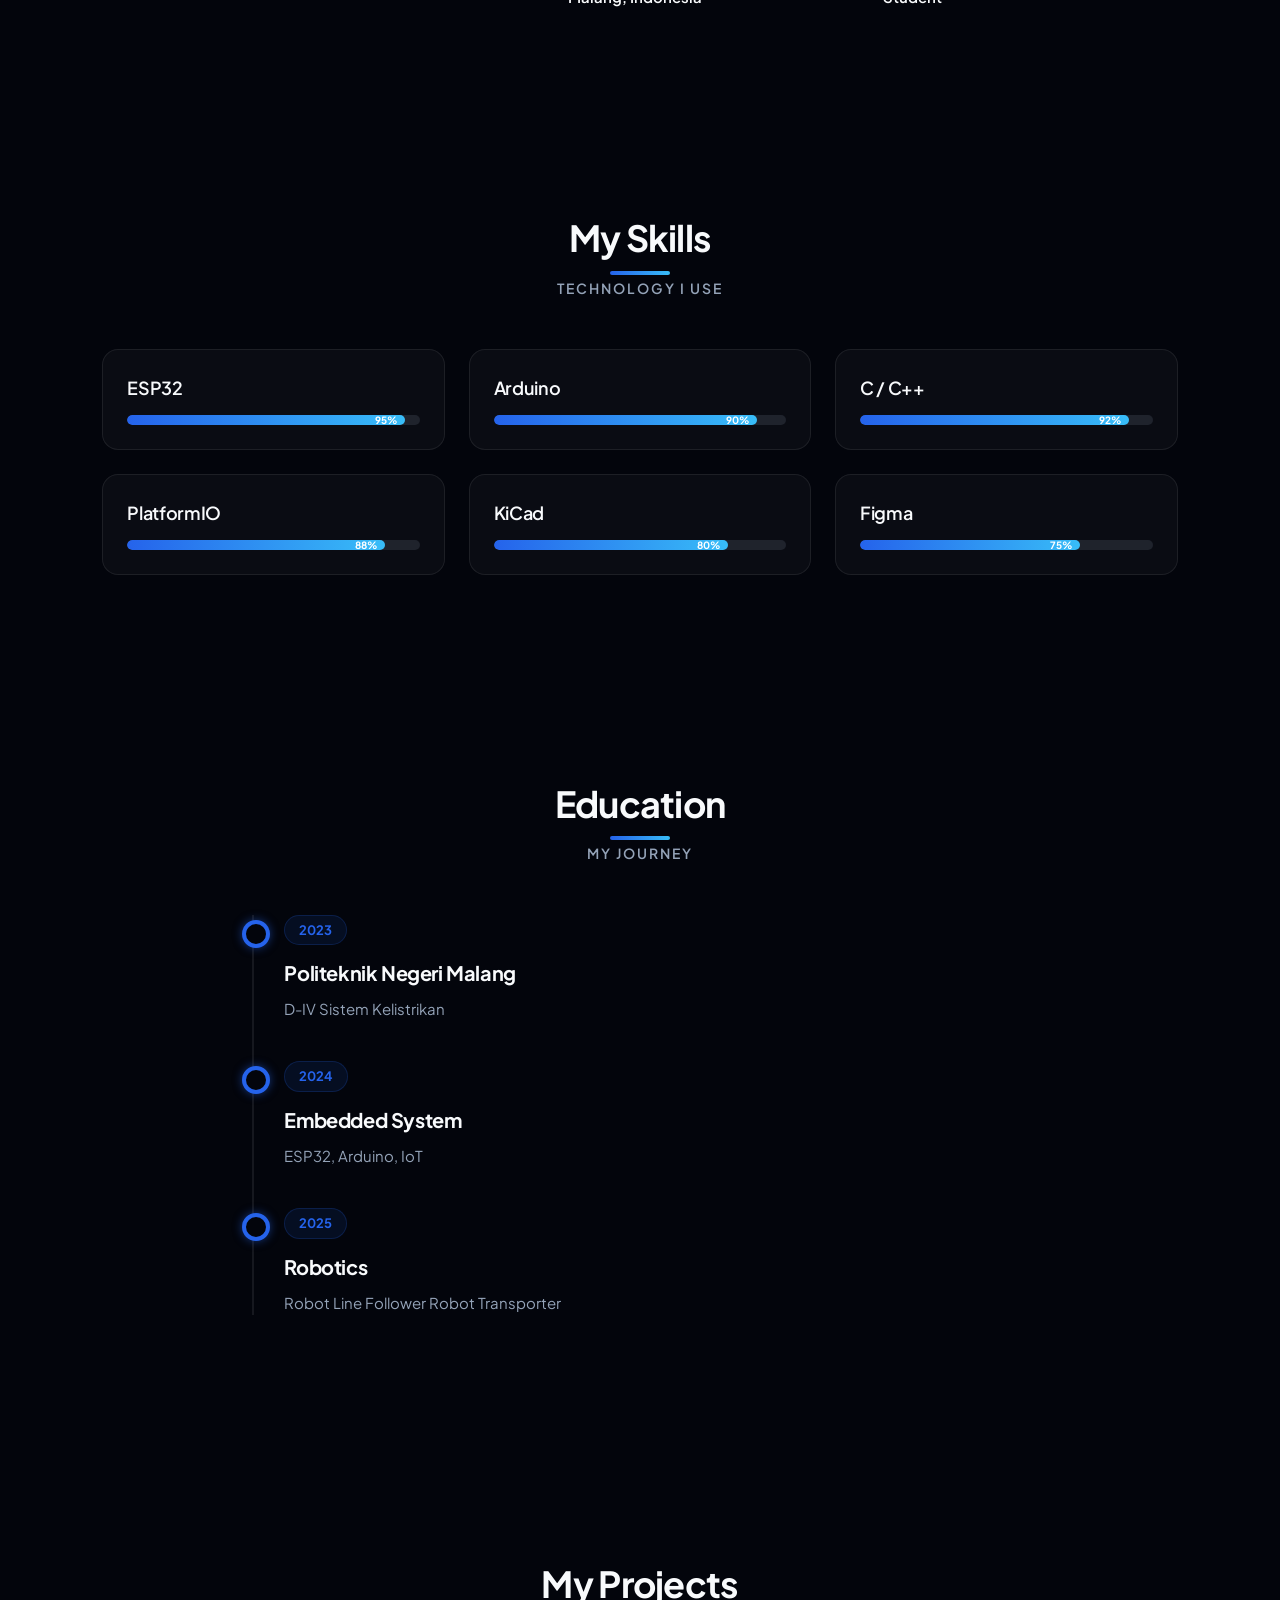
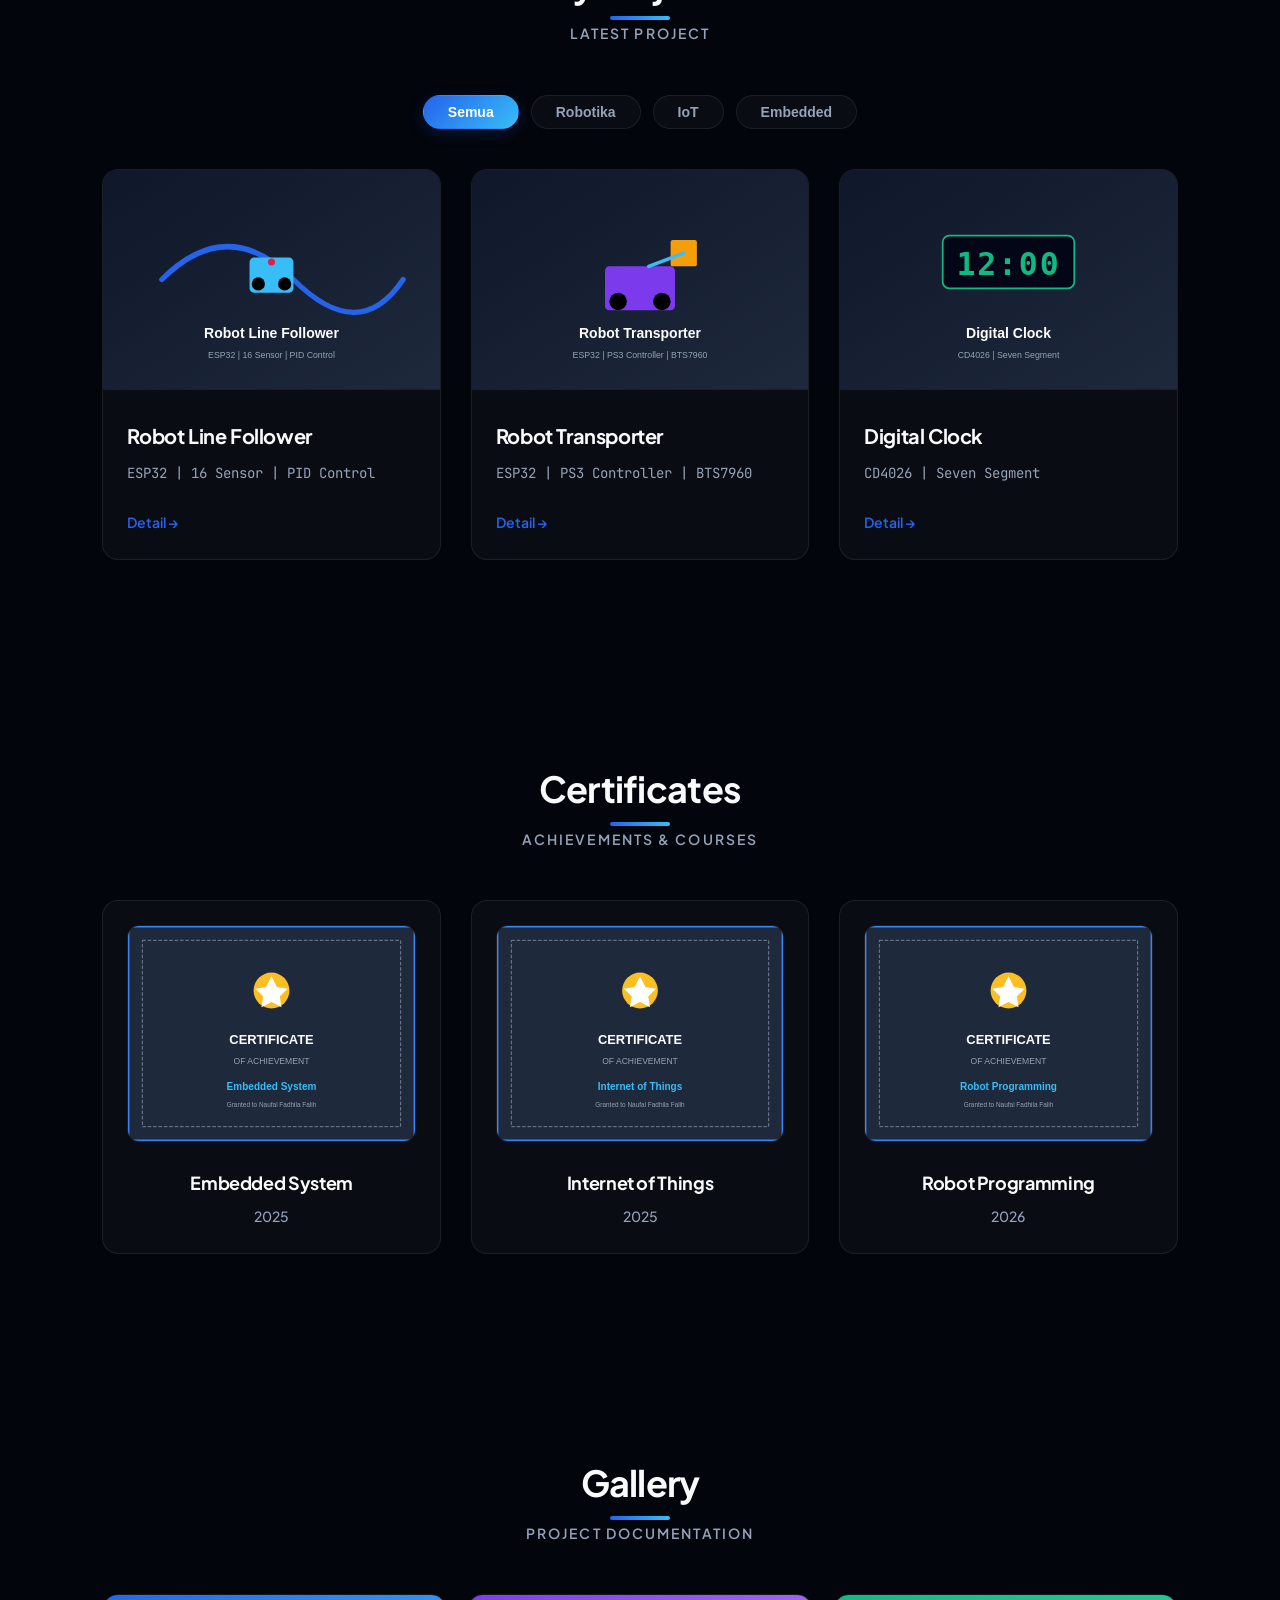
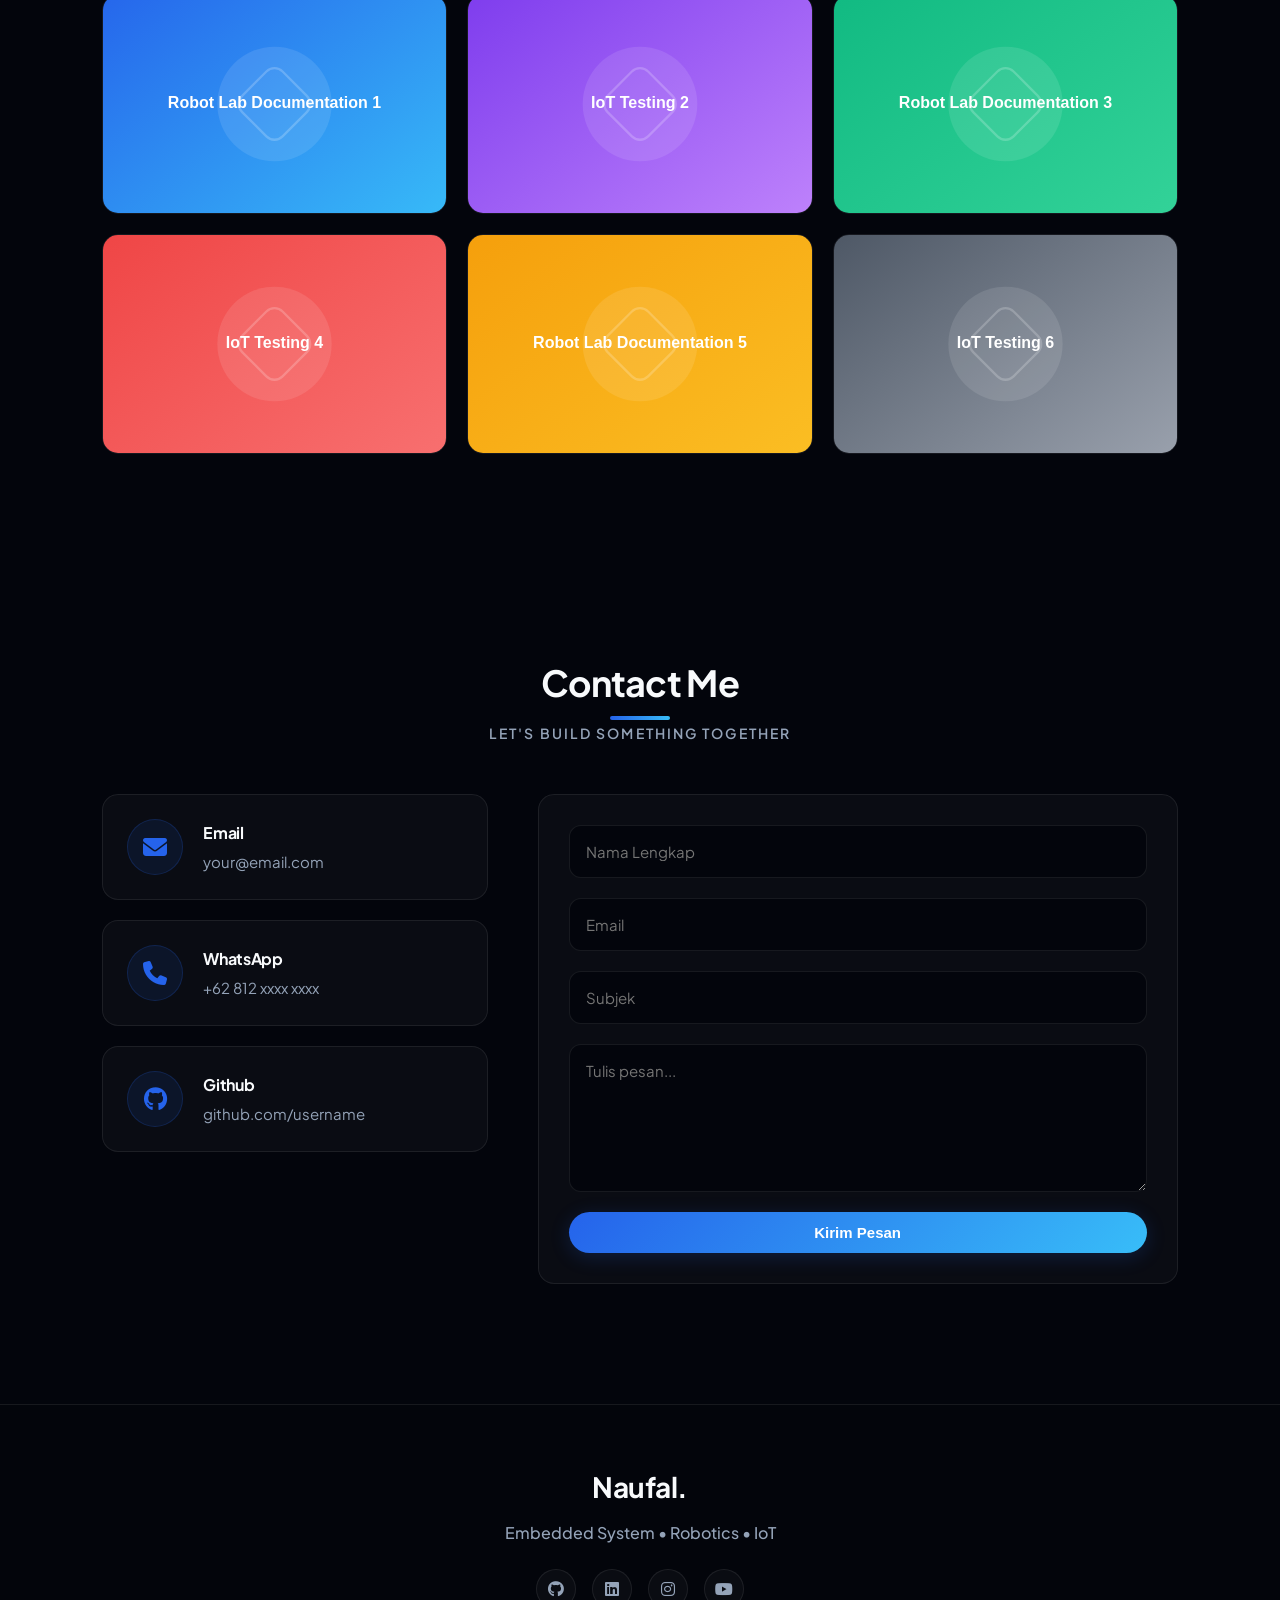
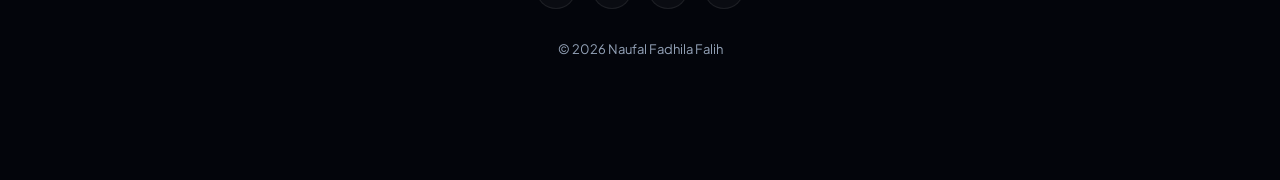
==== commit eb2f3f35: "entahlah naufal by kemi" ====
--- a/index.html
+++ b/index.html
@@ -11,41 +11,30 @@
     <link href="https://fonts.googleapis.com/css2?family=Poppins:wght@300;400;500;600;700&display=swap" rel="stylesheet">
 
     <!-- Icons -->
-    <link rel="stylesheet"
-        href="https://cdnjs.cloudflare.com/ajax/libs/font-awesome/6.6.0/css/all.min.css">
+    <link rel="stylesheet" href="https://cdnjs.cloudflare.com/ajax/libs/font-awesome/6.6.0/css/all.min.css">
 
     <!-- CSS -->
     <link rel="stylesheet" href="style.css">
-    <link rel="stylesheet" href="animation.css">
-    <link rel="stylesheet" href="responsive.css">
+
+    <!-- JS Libraries -->
     <script src="https://cdn.jsdelivr.net/npm/@emailjs/browser@4/dist/email.min.js"></script>
-    <meta charset="UTF-8">
-<link rel="manifest" href="manifest.json">
-<meta name="viewport" content="width=device-width, initial-scale=1.0">
-
-<meta name="description" content="Portfolio Naufal Fadhila Falih - Embedded System, Robotika, ESP32, IoT Developer">
-
-<meta name="keywords" content="ESP32, Robot, Embedded, IoT, Portfolio">
-
-<meta name="author" content="Naufal Fadhila Falih">
-
-<meta property="og:title" content="Portfolio Naufal Fadhila Falih">
-
-<meta property="og:description" content="Embedded System | Robot Developer">
-
-<meta property="og:image" content="assets/preview.png">
-
-<meta property="og:type" content="website">
-
-<link rel="icon" href="assets/favicon.png">
+
+    <!-- PWA & SEO -->
+    <link rel="manifest" href="manifest.json">
+    <meta name="description" content="Portfolio Naufal Fadhila Falih - Embedded System, Robotika, ESP32, IoT Developer">
+    <meta name="keywords" content="ESP32, Robot, Embedded, IoT, Portfolio">
+    <meta name="author" content="Naufal Fadhila Falih">
+
+    <!-- Open Graph -->
+    <meta property="og:title" content="Portfolio Naufal Fadhila Falih">
+    <meta property="og:description" content="Embedded System | Robot Developer">
+    <meta property="og:image" content="assets/preview.svg">
+    <meta property="og:type" content="website">
+
+    <link rel="icon" href="assets/favicon.svg">
 </head>
 
 <body>
-    <div id="loader">
-
-    <div class="loader-circle"></div>
-
-</div>
   <!-- =======================================
         THEME SWITCHER
 ======================================= -->
@@ -190,7 +179,7 @@
 
 <div class="hero-image">
 
-<img src="assets/profile.png"
+<img src="assets/profile.svg"
 
 alt="profile">
 
@@ -218,7 +207,7 @@
 
 <div class="about-image">
 
-<img src="assets/profile.png">
+<img src="assets/profile.svg">
 
 </div>
 
@@ -566,158 +555,50 @@
 </div>
 
     <div class="project-container">
-
-        <div class="project-card">
-            <div class="project-card robot embedded">
-
-            </div>
-            <div class="project-card robot">
-
-            </div>
-            <div class="project-card embedded">
-
-            </div>
-            <div class="project-card iot">
-
-            </div>
-
-            <<img
-
-loading="lazy"
-
-src="assets/linefollower.jpg">>
-
+        <!-- Card 1: Line Follower -->
+        <div class="project-card robot embedded">
+            <img loading="lazy" src="assets/linefollower.svg" alt="Robot Line Follower">
             <div class="project-content">
-
-                <h3>
-
-                    Robot Line Follower
-
-                </h3>
-
-                <p>
-
-                    ESP32
-
-                    16 Sensor
-
-                    PID Control
-
-                </p>
-<a href="#"
-
-class="detail-btn"
-
-data-title="Robot Line Follower"
-
-data-image="assets/linefollower.jpg"
-
-data-description="Robot line follower menggunakan 16 sensor photodioda dan algoritma PID untuk kecepatan tinggi.">
-
-Detail
-
-</a>
-<a href="#"
-
-class="detail-btn"
-
-data-title="Robot Transporter"
-
-data-image="assets/transporter.jpg"
-
-data-description="Robot transporter menggunakan ESP32, driver BTS7960 dan kontrol PS3.">
-
-Detail
-
-</a>
-<a href="#"
-
-class="detail-btn"
-
-data-title="Digital Clock"
-
-data-image="assets/digitalclock.jpg"
-
-data-description="Jam digital menggunakan IC CD4026 dan seven segment.">
-
-Detail
-
-</a>
-
-            </div>
-
-        </div>
-
-        <div class="project-card">
-
-            <img
-
-loading="lazy"
-
-src="assets/transporter.jpg">
-
+                <h3>Robot Line Follower</h3>
+                <p>ESP32 | 16 Sensor | PID Control</p>
+                <a href="#" class="detail-btn" 
+                   data-title="Robot Line Follower" 
+                   data-image="assets/linefollower.svg" 
+                   data-description="Robot line follower menggunakan 16 sensor photodioda dan algoritma PID untuk kecepatan tinggi.">
+                    Detail
+                </a>
+            </div>
+        </div>
+
+        <!-- Card 2: Robot Transporter -->
+        <div class="project-card robot">
+            <img loading="lazy" src="assets/transporter.svg" alt="Robot Transporter">
             <div class="project-content">
-
-                <h3>
-
-                    Robot Transporter
-
-                </h3>
-
-                <p>
-
-                    ESP32
-
-                    PS3 Controller
-
-                    BTS7960
-
-                </p>
-
-                <a href="#">
-
+                <h3>Robot Transporter</h3>
+                <p>ESP32 | PS3 Controller | BTS7960</p>
+                <a href="#" class="detail-btn" 
+                   data-title="Robot Transporter" 
+                   data-image="assets/transporter.svg" 
+                   data-description="Robot transporter menggunakan ESP32, driver BTS7960 dan kontrol PS3.">
                     Detail
-
                 </a>
-
-            </div>
-
-        </div>
-
-        <div class="project-card">
-
-            <img
-
-loading="lazy"
-
-src="assets/digitalclock.jpg">
-
+            </div>
+        </div>
+
+        <!-- Card 3: Digital Clock -->
+        <div class="project-card embedded">
+            <img loading="lazy" src="assets/digitalclock.svg" alt="Digital Clock">
             <div class="project-content">
-
-                <h3>
-
-                    Digital Clock
-
-                </h3>
-
-                <p>
-
-                    CD4026
-
-                    Seven Segment
-
-                </p>
-
-                <a href="#">
-
+                <h3>Digital Clock</h3>
+                <p>CD4026 | Seven Segment</p>
+                <a href="#" class="detail-btn" 
+                   data-title="Digital Clock" 
+                   data-image="assets/digitalclock.svg" 
+                   data-description="Jam digital menggunakan IC CD4026 dan seven segment.">
                     Detail
-
                 </a>
-
-            </div>
-
-        </div>
-
+            </div>
+        </div>
     </div>
 
 </section>
@@ -739,7 +620,7 @@
 
         <div class="certificate-card">
 
-            <img src="assets/certificate1.jpg" alt="Certificate">
+            <img src="assets/certificate1.svg" alt="Certificate">
 
             <h3>Embedded System</h3>
 
@@ -749,7 +630,7 @@
 
         <div class="certificate-card">
 
-            <img src="assets/certificate2.jpg" alt="Certificate">
+            <img src="assets/certificate2.svg" alt="Certificate">
 
             <h3>Internet of Things</h3>
 
@@ -759,7 +640,7 @@
 
         <div class="certificate-card">
 
-            <img src="assets/certificate3.jpg" alt="Certificate">
+            <img src="assets/certificate3.svg" alt="Certificate">
 
             <h3>Robot Programming</h3>
 
@@ -786,17 +667,17 @@
     </div>
 <div class="gallery-grid">
 
-    <img class="gallery-item" src="assets/gallery1.jpg">
-
-    <img class="gallery-item" src="assets/gallery2.jpg">
-
-    <img class="gallery-item" src="assets/gallery3.jpg">
-
-    <img class="gallery-item" src="assets/gallery4.jpg">
-
-    <img class="gallery-item" src="assets/gallery5.jpg">
-
-    <img class="gallery-item" src="assets/gallery6.jpg">
+    <img class="gallery-item" src="assets/gallery1.svg">
+
+    <img class="gallery-item" src="assets/gallery2.svg">
+
+    <img class="gallery-item" src="assets/gallery3.svg">
+
+    <img class="gallery-item" src="assets/gallery4.svg">
+
+    <img class="gallery-item" src="assets/gallery5.svg">
+
+    <img class="gallery-item" src="assets/gallery6.svg">
 
 </div>
 
--- a/style.css
+++ b/style.css
@@ -1,2721 +1,1409 @@
 /* =====================================================
-   PORTFOLIO WEBSITE
+   PORTFOLIO WEBSITE - PREMIUM CINEMATIC GLASSMORPHISM
    Author : Naufal Fadhila Falih
-===================================================== */
-
-:root{
-
-    --bg:#050816;
-    --card:#101828;
-    --card2:#172554;
-
-    --primary:#2563EB;
-    --secondary:#38BDF8;
-
-    --white:#ffffff;
-    --gray:#94A3B8;
-
-    --shadow:0 15px 40px rgba(37,99,235,.20);
-
-    --radius:24px;
-
-}
-
-*{
-    margin:0;
-    padding:0;
-    box-sizing:border-box;
-}
-
-html{
-
-    scroll-behavior:smooth;
-
-}
-
-body{
-
-    font-family:"Poppins",sans-serif;
-
-    background:var(--bg);
-
-    color:white;
-
-    overflow-x:hidden;
-
-}
-
-/* ================= Scroll ================= */
-
-::-webkit-scrollbar{
-
-    width:8px;
-
-}
-
-::-webkit-scrollbar-thumb{
-
-    background:var(--primary);
-
-    border-radius:20px;
-
-}
-
-::-webkit-scrollbar-track{
-
-    background:#09111d;
-
+   ===================================================== */
+
+@import url('https://fonts.googleapis.com/css2?family=Plus+Jakarta+Sans:wght@300;400;500;600;700;800&family=JetBrains+Mono:wght@400;500&display=swap');
+
+:root {
+    --primary: #2563EB;
+    --secondary: #38BDF8;
+    --bg-deep: #03050c;
+    --bg-surface: rgba(255, 255, 255, 0.03);
+    --bg-surface-elevated: rgba(255, 255, 255, 0.06);
+    --border-color: rgba(255, 255, 255, 0.08);
+    --border-color-focus: rgba(37, 99, 235, 0.4);
+    --text-primary: #f8fafc;
+    --text-secondary: #94a3b8;
+    --glass-bg: rgba(10, 15, 30, 0.45);
+    --glass-border: rgba(255, 255, 255, 0.08);
+    --shadow-color: rgba(0, 0, 0, 0.5);
+    --radius: 16px;
+    --radius-lg: 24px;
+    --font-primary: 'Plus Jakarta Sans', sans-serif;
+    --font-mono: 'JetBrains Mono', monospace;
+    --transition: all 0.4s cubic-bezier(0.16, 1, 0.3, 1);
+}
+
+body.light {
+    --bg-deep: #f8fafc;
+    --bg-surface: rgba(15, 23, 42, 0.03);
+    --bg-surface-elevated: rgba(15, 23, 42, 0.05);
+    --border-color: rgba(15, 23, 42, 0.08);
+    --text-primary: #0f172a;
+    --text-secondary: #475569;
+    --glass-bg: rgba(255, 255, 255, 0.7);
+    --glass-border: rgba(15, 23, 42, 0.1);
+    --shadow-color: rgba(15, 23, 42, 0.08);
+}
+
+/* ================= Globals ================= */
+* {
+    margin: 0;
+    padding: 0;
+    box-sizing: border-box;
+}
+
+html {
+    scroll-behavior: smooth;
+    scroll-padding-top: 100px;
+}
+
+body {
+    font-family: var(--font-primary);
+    background: var(--bg-deep);
+    color: var(--text-primary);
+    overflow-x: hidden;
+    line-height: 1.6;
+    transition: background-color 0.4s ease, color 0.4s ease;
+}
+
+/* Cinematic Background Blobs */
+body::before, body::after {
+    content: '';
+    position: fixed;
+    width: 50vw;
+    height: 50vw;
+    max-width: 600px;
+    max-height: 600px;
+    border-radius: 50%;
+    filter: blur(140px);
+    z-index: -2;
+    opacity: 0.15;
+    pointer-events: none;
+    animation: floatBlobs 25s infinite alternate ease-in-out;
+    transition: background-color 0.4s ease;
+}
+
+body::before {
+    background: var(--primary);
+    top: -10%;
+    left: -10%;
+}
+
+body::after {
+    background: #7c3aed;
+    bottom: -10%;
+    right: -10%;
+    animation-delay: -12s;
+}
+
+body.light::before, body.light::after {
+    opacity: 0.08;
+}
+
+@keyframes floatBlobs {
+    0% { transform: translate(0, 0) scale(1); }
+    50% { transform: translate(80px, 40px) scale(1.1); }
+    100% { transform: translate(-40px, 80px) scale(0.9); }
+}
+
+/* ================= Scroll & Progress ================= */
+::-webkit-scrollbar {
+    width: 10px;
+}
+
+::-webkit-scrollbar-track {
+    background: var(--bg-deep);
+}
+
+::-webkit-scrollbar-thumb {
+    background: color-mix(in srgb, var(--primary) 30%, transparent);
+    border: 2px solid var(--bg-deep);
+    border-radius: 10px;
+}
+
+::-webkit-scrollbar-thumb:hover {
+    background: var(--primary);
+}
+
+#progressBar {
+    position: fixed;
+    top: 0;
+    left: 0;
+    height: 4px;
+    background: linear-gradient(90deg, var(--primary) 0%, var(--secondary) 100%);
+    z-index: 99999;
+    width: 0%;
+    border-radius: 0 4px 4px 0;
+}
+
+/* ================= Particles & Cursor Glow ================= */
+#particles {
+    position: fixed;
+    inset: 0;
+    z-index: -1;
+    pointer-events: none;
+    opacity: 0.6;
+}
+
+#cursorGlow {
+    position: fixed;
+    width: 400px;
+    height: 400px;
+    background: radial-gradient(circle, color-mix(in srgb, var(--primary) 12%, transparent) 0%, transparent 70%);
+    border-radius: 50%;
+    transform: translate(-50%, -50%);
+    pointer-events: none;
+    z-index: 9999;
+    mix-blend-mode: screen;
+}
+
+body.light #cursorGlow {
+    background: radial-gradient(circle, color-mix(in srgb, var(--primary) 6%, transparent) 0%, transparent 70%);
+    mix-blend-mode: multiply;
+}
+
+/* ================= Glass utilities ================= */
+.glass-panel {
+    background: var(--glass-bg);
+    backdrop-filter: blur(16px);
+    -webkit-backdrop-filter: blur(16px);
+    border: 1px solid var(--glass-border);
+    box-shadow: 0 10px 30px var(--shadow-color);
+}
+
+/* ================= Typography & Titles ================= */
+h1, h2, h3, h4, h5 {
+    font-weight: 700;
+    letter-spacing: -0.02em;
+}
+
+.gradient-text {
+    background: linear-gradient(135deg, var(--primary) 0%, var(--secondary) 100%);
+    -webkit-background-clip: text;
+    -webkit-text-fill-color: transparent;
+    background-clip: text;
+}
+
+.title {
+    text-align: center;
+    margin-bottom: 50px;
+}
+
+.title h2 {
+    font-size: 36px;
+    margin-bottom: 10px;
+    position: relative;
+    display: inline-block;
+}
+
+.title h2::after {
+    content: '';
+    position: absolute;
+    bottom: -8px;
+    left: 50%;
+    transform: translateX(-50%);
+    width: 60px;
+    height: 4px;
+    background: linear-gradient(90deg, var(--primary) 0%, var(--secondary) 100%);
+    border-radius: 2px;
+}
+
+.title p {
+    font-size: 14px;
+    color: var(--text-secondary);
+    text-transform: uppercase;
+    letter-spacing: 0.15em;
+    font-weight: 600;
+}
+
+/* ================= Buttons ================= */
+.btn-primary, .btn-secondary, button[type="submit"] {
+    display: inline-flex;
+    align-items: center;
+    justify-content: center;
+    padding: 12px 28px;
+    font-size: 15px;
+    font-weight: 600;
+    border-radius: 50px;
+    text-decoration: none;
+    cursor: pointer;
+    transition: var(--transition);
+    border: none;
+}
+
+.btn-primary, button[type="submit"] {
+    background: linear-gradient(135deg, var(--primary) 0%, var(--secondary) 100%);
+    color: white;
+    box-shadow: 0 4px 20px color-mix(in srgb, var(--primary) 20%, transparent);
+}
+
+.btn-primary:hover, button[type="submit"]:hover {
+    transform: translateY(-3px);
+    box-shadow: 0 8px 30px color-mix(in srgb, var(--primary) 40%, transparent);
+}
+
+.btn-secondary {
+    background: var(--bg-surface-elevated);
+    color: var(--text-primary);
+    border: 1px solid var(--border-color);
+}
+
+.btn-secondary:hover {
+    background: color-mix(in srgb, var(--primary) 10%, var(--bg-surface-elevated));
+    border-color: color-mix(in srgb, var(--primary) 30%, transparent);
+    transform: translateY(-3px);
+}
+
+/* ================= Theme Panel ================= */
+.theme-panel {
+    position: fixed;
+    top: 100px;
+    right: 20px;
+    display: flex;
+    flex-direction: column;
+    gap: 12px;
+    padding: 12px;
+    border-radius: 50px;
+    background: var(--glass-bg);
+    backdrop-filter: blur(10px);
+    border: 1px solid var(--glass-border);
+    z-index: 1000;
+    box-shadow: 0 4px 20px var(--shadow-color);
+}
+
+.theme-color {
+    width: 24px;
+    height: 24px;
+    border-radius: 50%;
+    cursor: pointer;
+    transition: transform 0.2s ease;
+    border: 2px solid white;
+}
+
+.theme-color:hover {
+    transform: scale(1.2);
+}
+
+.theme-color.blue { background: #2563EB; }
+.theme-color.purple { background: #7C3AED; }
+.theme-color.green { background: #10B981; }
+.theme-color.red { background: #EF4444; }
+
+/* ================= Floating Navbar ================= */
+.navbar {
+    position: fixed;
+    top: 20px;
+    left: 50%;
+    transform: translateX(-50%);
+    width: 90%;
+    max-width: 1200px;
+    height: 70px;
+    padding: 0 30px;
+    display: flex;
+    justify-content: space-between;
+    align-items: center;
+    border-radius: 50px;
+    z-index: 999;
+    background: var(--glass-bg);
+    backdrop-filter: blur(16px);
+    -webkit-backdrop-filter: blur(16px);
+    border: 1px solid var(--glass-border);
+    box-shadow: 0 10px 30px var(--shadow-color);
+    transition: var(--transition);
+}
+
+.navbar.scrolled {
+    height: 60px;
+    background: color-mix(in srgb, var(--glass-bg) 85%, var(--bg-deep));
+    box-shadow: 0 10px 40px rgba(0, 0, 0, 0.2);
+}
+
+.navbar .logo {
+    font-size: 24px;
+    font-weight: 800;
+    color: var(--text-primary);
+}
+
+.navbar .logo span {
+    color: var(--primary);
+}
+
+.navbar nav {
+    display: flex;
+    align-items: center;
+    gap: 32px;
+}
+
+.navbar nav a {
+    color: var(--text-secondary);
+    text-decoration: none;
+    font-weight: 500;
+    font-size: 15px;
+    transition: color 0.3s ease;
+    position: relative;
+}
+
+.navbar nav a:hover, .navbar nav a.active {
+    color: var(--text-primary);
+}
+
+.navbar nav a::after {
+    content: '';
+    position: absolute;
+    bottom: -6px;
+    left: 0;
+    width: 0;
+    height: 2px;
+    background: var(--primary);
+    transition: width 0.3s ease;
+    border-radius: 2px;
+}
+
+.navbar nav a:hover::after, .navbar nav a.active::after {
+    width: 100%;
+}
+
+.navbar-controls {
+    display: flex;
+    align-items: center;
+    gap: 20px;
+}
+
+.theme-toggle {
+    font-size: 20px;
+    cursor: pointer;
+    color: var(--text-secondary);
+    transition: color 0.3s ease;
+}
+
+.theme-toggle:hover {
+    color: var(--text-primary);
+}
+
+.menu-btn {
+    display: none;
+    font-size: 24px;
+    cursor: pointer;
+    color: var(--text-primary);
 }
 
 /* ================= Loader ================= */
-
-#loader{
-
-    position:fixed;
-
-    inset:0;
-
-    background:#050816;
-
-    display:flex;
-
-    justify-content:center;
-
-    align-items:center;
-
-    flex-direction:column;
-
-    z-index:99999;
-
-}
-
-.loader-circle{
-
-    width:70px;
-
-    height:70px;
-
-    border-radius:50%;
-
-    border:6px solid #1e293b;
-
-    border-top:6px solid var(--secondary);
-
-    animation:spin 1s linear infinite;
-
-    margin-bottom:20px;
-
-}
-
-@keyframes spin{
-
-    from{
-
-        transform:rotate(0deg);
-
-    }
-
-    to{
-
-        transform:rotate(360deg);
-
-    }
-
-}
-
-/* ================= Navbar ================= */
-
-.navbar{
-
-    position:fixed;
-
-    top:0;
-
-    width:100%;
-
-    height:75px;
-
-    display:flex;
-
-    justify-content:space-between;
-
-    align-items:center;
-
-    padding:0 30px;
-
-    backdrop-filter:blur(20px);
-
-    background:rgba(10,15,30,.55);
-
-    z-index:1000;
-
-}
-
-.logo{
-
-    font-size:28px;
-
-    font-weight:700;
-
-}
-
-.logo span{
-
-    color:var(--secondary);
-
-}
-
-.navbar nav{
-
-    display:flex;
-
-    gap:35px;
-
-}
-
-.navbar nav a{
-
-    color:white;
-
-    text-decoration:none;
-
-    transition:.3s;
-
-    font-size:15px;
-
-}
-
-.navbar nav a:hover{
-
-    color:var(--secondary);
-
-}
-
-.menu-btn{
-
-    display:none;
-
-    font-size:26px;
-
-    cursor:pointer;
-
-}
-
-/* ================= Hero ================= */
-
-.hero{
-
-    min-height:100vh;
-
-    display:flex;
-
-    justify-content:space-between;
-
-    align-items:center;
-
-    padding:120px 8%;
-
-}
-
-.hero-text{
-
-    width:55%;
-
-}
-
-.hero-text h4{
-
-    color:var(--secondary);
-
-    margin-bottom:10px;
-
-}
-
-.hero-text h1{
-
-    font-size:58px;
-
-    margin-bottom:10px;
-
-}
-
-.hero-text span{
-
-    color:var(--secondary);
-
-}
-
-.hero-text h3{
-
-    color:var(--gray);
-
-    margin-bottom:20px;
-
-}
-
-.hero-text p{
-
-    color:#cbd5e1;
-
-    line-height:1.8;
-
-    max-width:500px;
-
-}
-
-.hero-button{
-
-    margin-top:35px;
-
-    display:flex;
-
-    gap:20px;
-
-}
-
-.btn-primary{
-
-    background:linear-gradient(90deg,#2563EB,#38BDF8);
-
-    color:white;
-
-    padding:15px 30px;
-
-    border-radius:50px;
-
-    text-decoration:none;
-
-    font-weight:600;
-
-    transition:.3s;
-
-}
-
-.btn-primary:hover{
-
-    transform:translateY(-5px);
-
-    box-shadow:var(--shadow);
-
-}
-
-.btn-secondary{
-
-    border:2px solid var(--secondary);
-
-    color:white;
-
-    padding:15px 30px;
-
-    border-radius:50px;
-
-    text-decoration:none;
-
-    transition:.3s;
-
-}
-
-.btn-secondary:hover{
-
-    background:var(--secondary);
-
-    color:#050816;
-
-}
-
-/* ================= Social ================= */
-
-.social{
-
-    display:flex;
-
-    gap:18px;
-
-    margin-top:35px;
-
-}
-
-.social a{
-
-    width:50px;
-
-    height:50px;
-
-    display:flex;
-
-    justify-content:center;
-
-    align-items:center;
-
-    border-radius:50%;
-
-    background:var(--card);
-
-    color:white;
-
-    text-decoration:none;
-
-    transition:.3s;
-
-}
-
-.social a:hover{
-
-    background:var(--primary);
-
-    transform:translateY(-8px);
-
-}
-
-/* ================= Hero Image ================= */
-.hero-image img{
-
-width:360px;
-
-border-radius:50%;
-
-border:6px solid #2563EB;
-
-box-shadow:
-
-0 0 25px #2563EB,
-
-0 0 60px rgba(37,99,235,.4),
-
-0 0 100px rgba(37,99,235,.3);
-
-animation:float 4s ease-in-out infinite;
-
-}
-
-.hero-image img{
-
-    width:350px;
-
-    border-radius:50%;
-
-    border:6px solid var(--primary);
-
-    box-shadow:0 0 60px rgba(37,99,235,.4);
-
-}
+#loader {
+    position: fixed;
+    inset: 0;
+    background: var(--bg-deep);
+    display: flex;
+    justify-content: center;
+    align-items: center;
+    flex-direction: column;
+    z-index: 999999;
+}
+
+.loader-circle {
+    width: 70px;
+    height: 70px;
+    border-radius: 50%;
+    border: 6px solid rgba(255, 255, 255, 0.15);
+    border-top: 6px solid var(--primary);
+    animation: spin 1s linear infinite;
+    margin-bottom: 20px;
+}
+
+#loader h2 {
+    font-size: 24px;
+    font-weight: 800;
+    color: var(--text-primary);
+}
+
+@keyframes spin {
+    0% { transform: rotate(0deg); }
+    100% { transform: rotate(360deg); }
+}
+
+/* ================= Hero Section ================= */
+.hero {
+    min-height: 100vh;
+    display: flex;
+    justify-content: space-between;
+    align-items: center;
+    padding: 140px 8% 80px;
+    gap: 50px;
+    max-width: 1400px;
+    margin: 0 auto;
+}
+
+.hero-text {
+    flex: 1.2;
+}
+
+.hero-text h4 {
+    font-size: 16px;
+    font-weight: 600;
+    color: var(--primary);
+    background: color-mix(in srgb, var(--primary) 10%, transparent);
+    padding: 6px 16px;
+    border-radius: 50px;
+    display: inline-block;
+    margin-bottom: 20px;
+    border: 1px solid color-mix(in srgb, var(--primary) 20%, transparent);
+}
+
+.hero-text h1 {
+    font-size: 56px;
+    line-height: 1.1;
+    margin-bottom: 20px;
+}
+
+.hero-text h1 span {
+    background: linear-gradient(135deg, var(--primary) 0%, var(--secondary) 100%);
+    -webkit-background-clip: text;
+    -webkit-text-fill-color: transparent;
+    background-clip: text;
+}
+
+.hero-text h3 {
+    font-size: 24px;
+    font-weight: 600;
+    color: var(--text-secondary);
+    margin-bottom: 20px;
+    min-height: 36px;
+}
+
+.hero-text p {
+    font-size: 16px;
+    color: var(--text-secondary);
+    margin-bottom: 40px;
+    max-width: 540px;
+}
+
+.hero-button {
+    display: flex;
+    gap: 20px;
+    margin-bottom: 40px;
+}
+
+.social {
+    display: flex;
+    gap: 16px;
+}
+
+.social a {
+    display: flex;
+    align-items: center;
+    justify-content: center;
+    width: 44px;
+    height: 44px;
+    border-radius: 50%;
+    background: var(--bg-surface);
+    border: 1px solid var(--border-color);
+    color: var(--text-secondary);
+    font-size: 18px;
+    text-decoration: none;
+    transition: var(--transition);
+}
+
+.social a:hover {
+    background: color-mix(in srgb, var(--primary) 12%, transparent);
+    border-color: var(--primary);
+    color: var(--text-primary);
+    transform: translateY(-5px);
+    box-shadow: 0 5px 15px color-mix(in srgb, var(--primary) 20%, transparent);
+}
+
+.hero-image {
+    flex: 0.8;
+    display: flex;
+    justify-content: center;
+    position: relative;
+}
+
+.hero-image::before {
+    content: '';
+    position: absolute;
+    width: 100%;
+    height: 100%;
+    background: radial-gradient(circle, color-mix(in srgb, var(--primary) 15%, transparent) 0%, transparent 70%);
+    z-index: -1;
+    top: 0;
+    left: 0;
+}
+
+.hero-image img {
+    width: 100%;
+    max-width: 380px;
+    height: auto;
+    border-radius: 30% 70% 70% 30% / 30% 30% 70% 70%;
+    background: var(--bg-surface);
+    border: 2px solid var(--border-color);
+    box-shadow: 0 15px 35px var(--shadow-color);
+    animation: morphing 15s infinite alternate ease-in-out;
+}
+
+@keyframes morphing {
+    0% { border-radius: 30% 70% 70% 30% / 30% 30% 70% 70%; }
+    50% { border-radius: 50% 50% 30% 70% / 50% 60% 40% 50%; }
+    100% { border-radius: 60% 40% 60% 40% / 40% 50% 50% 60%; }
+}
+
+/* ================= About Section ================= */
+#about {
+    padding: 100px 8%;
+    max-width: 1400px;
+    margin: 0 auto;
+}
+
+.about-container {
+    display: flex;
+    gap: 60px;
+    align-items: center;
+}
+
+.about-image {
+    flex: 0.8;
+    display: flex;
+    justify-content: center;
+}
+
+.about-image img {
+    width: 100%;
+    max-width: 320px;
+    border-radius: var(--radius-lg);
+    background: var(--bg-surface);
+    border: 1px solid var(--border-color);
+    box-shadow: 0 10px 30px var(--shadow-color);
+}
+
+.about-text {
+    flex: 1.2;
+}
+
+.about-text h3 {
+    font-size: 28px;
+    margin-bottom: 20px;
+}
+
+.about-text p {
+    font-size: 16px;
+    color: var(--text-secondary);
+    margin-bottom: 30px;
+}
+
+/* Stats */
+.stats {
+    display: grid;
+    grid-template-columns: repeat(4, 1fr);
+    gap: 20px;
+    margin-bottom: 40px;
+}
+
+.stat-card {
+    padding: 20px;
+    border-radius: var(--radius);
+    text-align: center;
+    background: var(--bg-surface);
+    border: 1px solid var(--border-color);
+    transition: var(--transition);
+}
+
+.stat-card:hover {
+    transform: translateY(-5px);
+    border-color: color-mix(in srgb, var(--primary) 30%, transparent);
+    box-shadow: 0 10px 30px var(--shadow-color);
+}
+
+.stat-card h2 {
+    font-size: 32px;
+    background: linear-gradient(135deg, var(--primary) 0%, var(--secondary) 100%);
+    -webkit-background-clip: text;
+    -webkit-text-fill-color: transparent;
+    background-clip: text;
+    margin-bottom: 5px;
+}
+
+.stat-card p {
+    font-size: 13px;
+    color: var(--text-secondary);
+    margin-bottom: 0;
+    font-weight: 500;
+}
+
+/* Info Grid */
+.about-text .info {
+    display: grid;
+    grid-template-columns: repeat(2, 1fr);
+    gap: 20px;
+}
+
+.about-text .info div {
+    display: flex;
+    flex-direction: column;
+}
+
+.about-text .info h5 {
+    font-size: 13px;
+    color: var(--text-secondary);
+    text-transform: uppercase;
+    letter-spacing: 0.05em;
+    margin-bottom: 4px;
+}
+
+.about-text .info span {
+    font-size: 15px;
+    color: var(--text-primary);
+    font-weight: 600;
+}
+
+/* ================= Skills Section ================= */
+.skills {
+    padding: 100px 8%;
+    max-width: 1400px;
+    margin: 0 auto;
+}
+
+.skills-container {
+    display: grid;
+    grid-template-columns: repeat(auto-fit, minmax(280px, 1fr));
+    gap: 24px;
+}
+
+.skill-card {
+    padding: 24px;
+    border-radius: var(--radius);
+    background: var(--bg-surface);
+    border: 1px solid var(--border-color);
+    transition: var(--transition);
+}
+
+.skill-card:hover {
+    transform: translateY(-5px);
+    border-color: color-mix(in srgb, var(--primary) 30%, transparent);
+    box-shadow: 0 10px 30px var(--shadow-color);
+}
+
+.skill-card h3 {
+    font-size: 18px;
+    margin-bottom: 12px;
+    display: flex;
+    justify-content: space-between;
+    font-weight: 600;
+}
+
+.progress {
+    height: 10px;
+    background: color-mix(in srgb, var(--text-secondary) 15%, transparent);
+    border-radius: 50px;
+    overflow: hidden;
+    position: relative;
+}
+
+.progress-bar {
+    height: 100%;
+    width: 0%;
+    background: linear-gradient(90deg, var(--primary) 0%, var(--secondary) 100%);
+    border-radius: 50px;
+    display: flex;
+    align-items: center;
+    justify-content: flex-end;
+    padding-right: 8px;
+    color: white;
+    font-size: 10px;
+    font-weight: bold;
+    transition: width 1.5s cubic-bezier(0.1, 1, 0.1, 1);
+}
+
+/* ================= Experience Section ================= */
+.experience {
+    padding: 100px 8%;
+    max-width: 1000px;
+    margin: 0 auto;
+}
+
+.timeline {
+    position: relative;
+    border-left: 2px solid var(--border-color);
+    margin-left: 10px;
+    padding-left: 30px;
+}
+
+.timeline-item {
+    position: relative;
+    margin-bottom: 40px;
+}
+
+.timeline-item::before {
+    content: '';
+    position: absolute;
+    left: -42px;
+    top: 5px;
+    width: 20px;
+    height: 20px;
+    border-radius: 50%;
+    background: var(--bg-deep);
+    border: 4px solid var(--primary);
+    box-shadow: 0 0 10px color-mix(in srgb, var(--primary) 50%, transparent);
+}
+
+.timeline-item .year {
+    display: inline-block;
+    padding: 4px 14px;
+    font-size: 13px;
+    font-weight: 700;
+    color: var(--primary);
+    background: color-mix(in srgb, var(--primary) 10%, transparent);
+    border-radius: 50px;
+    margin-bottom: 12px;
+    border: 1px solid color-mix(in srgb, var(--primary) 20%, transparent);
+}
+
+.timeline-item h3 {
+    font-size: 20px;
+    margin-bottom: 8px;
+}
+
+.timeline-item p {
+    color: var(--text-secondary);
+    font-size: 15px;
+}
+
+/* ================= Projects Section ================= */
+.projects {
+    padding: 100px 8%;
+    max-width: 1400px;
+    margin: 0 auto;
+}
+
+.project-filter {
+    display: flex;
+    justify-content: center;
+    gap: 12px;
+    margin-bottom: 40px;
+    flex-wrap: wrap;
+}
+
+.filter-btn {
+    padding: 8px 24px;
+    font-size: 14px;
+    font-weight: 600;
+    border-radius: 50px;
+    border: 1px solid var(--border-color);
+    background: var(--bg-surface);
+    color: var(--text-secondary);
+    cursor: pointer;
+    transition: var(--transition);
+}
+
+.filter-btn:hover, .filter-btn.active {
+    background: linear-gradient(135deg, var(--primary) 0%, var(--secondary) 100%);
+    color: white;
+    border-color: transparent;
+    box-shadow: 0 4px 15px color-mix(in srgb, var(--primary) 20%, transparent);
+}
+
+.project-container {
+    display: grid;
+    grid-template-columns: repeat(auto-fit, minmax(320px, 1fr));
+    gap: 30px;
+}
+
+.project-card {
+    border-radius: var(--radius);
+    background: var(--bg-surface);
+    border: 1px solid var(--border-color);
+    overflow: hidden;
+    transition: var(--transition);
+    position: relative;
+}
+
+.project-card:hover {
+    transform: translateY(-8px);
+    border-color: color-mix(in srgb, var(--primary) 30%, transparent);
+    box-shadow: 0 15px 35px var(--shadow-color);
+}
+
+.project-card img {
+    width: 100%;
+    height: 220px;
+    object-fit: cover;
+    transition: transform 0.6s cubic-bezier(0.16, 1, 0.3, 1);
+    border-bottom: 1px solid var(--border-color);
+}
+
+.project-card:hover img {
+    transform: scale(1.05);
+}
+
+.project-content {
+    padding: 24px;
+}
+
+.project-content h3 {
+    font-size: 20px;
+    margin-bottom: 10px;
+}
+
+.project-content p {
+    font-size: 14px;
+    color: var(--text-secondary);
+    margin-bottom: 24px;
+    font-family: var(--font-mono);
+}
+
+.project-content .detail-btn {
+    text-decoration: none;
+    font-weight: 600;
+    font-size: 14px;
+    color: var(--primary);
+    position: relative;
+    display: inline-block;
+    padding-bottom: 2px;
+}
+
+.project-content .detail-btn::after {
+    content: ' →';
+    transition: transform 0.2s ease;
+    display: inline-block;
+}
+
+.project-content .detail-btn:hover::after {
+    transform: translateX(4px);
+}
+
+/* ================= Certificates Section ================= */
+.certificate {
+    padding: 100px 8%;
+    max-width: 1400px;
+    margin: 0 auto;
+}
+
+.certificate-container {
+    display: grid;
+    grid-template-columns: repeat(auto-fit, minmax(280px, 1fr));
+    gap: 30px;
+}
+
+.certificate-card {
+    border-radius: var(--radius);
+    background: var(--bg-surface);
+    border: 1px solid var(--border-color);
+    padding: 24px;
+    text-align: center;
+    transition: var(--transition);
+}
+
+.certificate-card:hover {
+    transform: translateY(-5px);
+    border-color: color-mix(in srgb, var(--primary) 30%, transparent);
+    box-shadow: 0 10px 30px var(--shadow-color);
+}
+
+.certificate-card img {
+    width: 100%;
+    height: auto;
+    border-radius: calc(var(--radius) - 4px);
+    margin-bottom: 20px;
+    border: 1px solid var(--border-color);
+}
+
+.certificate-card h3 {
+    font-size: 18px;
+    margin-bottom: 6px;
+}
+
+.certificate-card span {
+    font-size: 14px;
+    color: var(--text-secondary);
+    font-weight: 500;
+}
+
+/* ================= Gallery Section ================= */
+.gallery {
+    padding: 100px 8%;
+    max-width: 1400px;
+    margin: 0 auto;
+}
+
+.gallery-grid {
+    display: grid;
+    grid-template-columns: repeat(auto-fit, minmax(280px, 1fr));
+    gap: 20px;
+}
+
+.gallery-item {
+    width: 100%;
+    height: 220px;
+    object-fit: cover;
+    border-radius: var(--radius);
+    border: 1px solid var(--border-color);
+    cursor: pointer;
+    transition: var(--transition);
+}
+
+.gallery-item:hover {
+    transform: scale(1.03);
+    border-color: color-mix(in srgb, var(--primary) 30%, transparent);
+    box-shadow: 0 10px 25px var(--shadow-color);
+}
+
+/* ================= Contact Section ================= */
+.contact {
+    padding: 100px 8% 120px;
+    max-width: 1400px;
+    margin: 0 auto;
+}
+
+.contact-container {
+    display: flex;
+    gap: 50px;
+}
+
+.contact-info {
+    flex: 0.8;
+    display: flex;
+    flex-direction: column;
+    gap: 20px;
+}
+
+.info-box {
+    display: flex;
+    align-items: center;
+    gap: 20px;
+    padding: 24px;
+    border-radius: var(--radius);
+    background: var(--bg-surface);
+    border: 1px solid var(--border-color);
+}
+
+.info-box i {
+    font-size: 24px;
+    color: var(--primary);
+    background: color-mix(in srgb, var(--primary) 10%, transparent);
+    width: 56px;
+    height: 56px;
+    border-radius: 50%;
+    display: flex;
+    align-items: center;
+    justify-content: center;
+    border: 1px solid color-mix(in srgb, var(--primary) 20%, transparent);
+}
+
+.info-box h3 {
+    font-size: 16px;
+    margin-bottom: 4px;
+}
+
+.info-box p {
+    font-size: 15px;
+    color: var(--text-secondary);
+    margin-bottom: 0;
+}
+
+.contact-form {
+    flex: 1.2;
+    display: flex;
+    flex-direction: column;
+    gap: 20px;
+    padding: 30px;
+    border-radius: var(--radius);
+    background: var(--bg-surface);
+    border: 1px solid var(--border-color);
+}
+
+.contact-form input, .contact-form textarea {
+    padding: 16px;
+    border-radius: 12px;
+    background: color-mix(in srgb, var(--bg-deep) 80%, transparent);
+    border: 1px solid var(--border-color);
+    color: var(--text-primary);
+    font-family: var(--font-primary);
+    font-size: 15px;
+    outline: none;
+    transition: var(--transition);
+}
+
+.contact-form input:focus, .contact-form textarea:focus {
+    border-color: var(--primary);
+    box-shadow: 0 0 10px color-mix(in srgb, var(--primary) 20%, transparent);
+}
+
+/* ================= Footer ================= */
+footer {
+    padding: 60px 8% 120px;
+    border-top: 1px solid var(--border-color);
+    text-align: center;
+    background: color-mix(in srgb, var(--bg-deep) 95%, black);
+}
+
+.footer-content h2 {
+    font-size: 28px;
+    margin-bottom: 10px;
+}
+
+.footer-content p {
+    color: var(--text-secondary);
+    margin-bottom: 24px;
+    font-weight: 500;
+}
+
+.footer-social {
+    display: flex;
+    justify-content: center;
+    gap: 16px;
+    margin-bottom: 30px;
+}
+
+.footer-social a {
+    display: flex;
+    align-items: center;
+    justify-content: center;
+    width: 40px;
+    height: 40px;
+    border-radius: 50%;
+    background: var(--bg-surface);
+    border: 1px solid var(--border-color);
+    color: var(--text-secondary);
+    text-decoration: none;
+    transition: var(--transition);
+}
+
+.footer-social a:hover {
+    background: var(--primary);
+    color: white;
+    border-color: transparent;
+    transform: translateY(-3px);
+}
+
+.copyright {
+    font-size: 13px;
+    color: var(--text-secondary);
+}
+
+/* ================= Bottom Nav (Mobile) ================= */
+.bottom-nav {
+    position: fixed;
+    bottom: 20px;
+    left: 50%;
+    transform: translateX(-50%);
+    width: calc(100% - 40px);
+    max-width: 480px;
+    height: 64px;
+    border-radius: 50px;
+    display: none;
+    justify-content: space-around;
+    align-items: center;
+    z-index: 1000;
+    box-shadow: 0 10px 30px rgba(0, 0, 0, 0.4);
+    padding: 0 10px;
+    background: var(--glass-bg);
+    backdrop-filter: blur(16px);
+    -webkit-backdrop-filter: blur(16px);
+    border: 1px solid var(--glass-border);
+}
+
+.bottom-nav a {
+    display: flex;
+    flex-direction: column;
+    align-items: center;
+    justify-content: center;
+    color: var(--text-secondary);
+    text-decoration: none;
+    font-size: 18px;
+    gap: 4px;
+    width: 50px;
+    height: 50px;
+    border-radius: 50%;
+    transition: var(--transition);
+}
+
+.bottom-nav a span {
+    font-size: 9px;
+    font-weight: 600;
+}
+
+.bottom-nav a:hover, .bottom-nav a.active {
+    color: var(--primary);
+}
+
+/* ================= Scroll To Top ================= */
+#scrollTop {
+    position: fixed;
+    bottom: 30px;
+    right: 30px;
+    width: 50px;
+    height: 50px;
+    border-radius: 50%;
+    background: var(--primary);
+    color: white;
+    border: none;
+    font-size: 18px;
+    cursor: pointer;
+    box-shadow: 0 5px 15px color-mix(in srgb, var(--primary) 30%, transparent);
+    display: none;
+    align-items: center;
+    justify-content: center;
+    z-index: 99;
+    transition: var(--transition);
+}
+
+#scrollTop:hover {
+    transform: translateY(-5px);
+    box-shadow: 0 8px 25px color-mix(in srgb, var(--primary) 50%, transparent);
+}
+
+/* ================= Modals & Lightbox ================= */
+.modal, .lightbox {
+    position: fixed;
+    inset: 0;
+    background: rgba(0, 0, 0, 0.7);
+    backdrop-filter: blur(20px);
+    -webkit-backdrop-filter: blur(20px);
+    z-index: 99999;
+    display: none;
+    align-items: center;
+    justify-content: center;
+    padding: 20px;
+    animation: fadeIn 0.4s ease;
+}
+
+@keyframes fadeIn {
+    from { opacity: 0; }
+    to { opacity: 1; }
+}
+
+.modal-content {
+    width: 100%;
+    max-width: 600px;
+    border-radius: var(--radius-lg);
+    padding: 40px;
+    position: relative;
+    background: var(--glass-bg);
+    backdrop-filter: blur(16px);
+    -webkit-backdrop-filter: blur(16px);
+    border: 1px solid var(--glass-border);
+    box-shadow: 0 20px 50px var(--shadow-color);
+    animation: scaleUp 0.4s cubic-bezier(0.16, 1, 0.3, 1);
+}
+
+@keyframes scaleUp {
+    from { transform: scale(0.9) translateY(20px); opacity: 0; }
+    to { transform: scale(1) translateY(0); opacity: 1; }
+}
+
+.close-modal, .close-lightbox {
+    position: absolute;
+    top: 20px;
+    right: 20px;
+    font-size: 32px;
+    cursor: pointer;
+    color: var(--text-secondary);
+    transition: color 0.3s ease;
+    line-height: 1;
+}
+
+.close-modal:hover, .close-lightbox:hover {
+    color: var(--text-primary);
+}
+
+.modal-content img {
+    width: 100%;
+    height: 250px;
+    object-fit: cover;
+    border-radius: var(--radius);
+    margin-bottom: 24px;
+    border: 1px solid var(--border-color);
+}
+
+.modal-content h2 {
+    font-size: 28px;
+    margin-bottom: 12px;
+}
+
+.modal-content p {
+    color: var(--text-secondary);
+    margin-bottom: 24px;
+    font-size: 15px;
+}
+
+.tech-list {
+    display: flex;
+    gap: 10px;
+    flex-wrap: wrap;
+    margin-bottom: 30px;
+}
+
+.tech-list span {
+    padding: 6px 14px;
+    font-size: 13px;
+    font-weight: 600;
+    color: var(--text-secondary);
+    background: var(--bg-surface-elevated);
+    border: 1px solid var(--border-color);
+    border-radius: 50px;
+    font-family: var(--font-mono);
+}
+
+.lightbox img {
+    max-width: 90%;
+    max-height: 85vh;
+    border-radius: 10px;
+    box-shadow: 0 10px 40px black;
+    border: 1px solid var(--border-color);
+    animation: scaleUp 0.4s cubic-bezier(0.16, 1, 0.3, 1);
+}
+
+/* ================= Custom scrollIndicator & badge hidden from body end ================= */
+#scrollIndicator, .badge {
+    display: none; /* Removed or hidden since they are not used */
+}
+
 /* =====================================================
-                    SECTION UMUM
-===================================================== */
-
-section{
-
-    padding:100px 8%;
-
-}
-
-.title{
-
-    text-align:center;
-
-    margin-bottom:60px;
-
-}
-
-.title h2{
-
-    font-size:40px;
-
-    font-weight:700;
-
-    margin-bottom:10px;
-
-}
-
-.title p{
-
-    color:var(--gray);
-
-    font-size:18px;
-
-}
-
-/* =====================================================
-                    ABOUT
-===================================================== */
-
-.about-container{
-
-    display:grid;
-
-    grid-template-columns:350px 1fr;
-
-    gap:60px;
-
-    align-items:center;
-
-}
-
-.about-image{
-
-    display:flex;
-
-    justify-content:center;
-
-}
-
-.about-image img{
-
-    width:320px;
-
-    border-radius:30px;
-
-    border:4px solid var(--primary);
-
-    box-shadow:var(--shadow);
-
-}
-
-.about-text h3{
-
-    font-size:34px;
-
-    margin-bottom:20px;
-
-}
-
-.about-text p{
-
-    color:#cbd5e1;
-
-    line-height:1.9;
-
-    margin-bottom:35px;
-
-}
-
-.info{
-
-    display:grid;
-
-    grid-template-columns:repeat(2,1fr);
-
-    gap:20px;
-
-}
-
-.info div{
-
-    background:rgba(255,255,255,.04);
-
-    backdrop-filter:blur(12px);
-
-    border:1px solid rgba(255,255,255,.08);
-
-    padding:22px;
-
-    border-radius:20px;
-
-    transition:.35s;
-
-}
-
-.info div:hover{
-
-    transform:translateY(-8px);
-
-    border-color:var(--secondary);
-
-    box-shadow:0 10px 30px rgba(37,99,235,.25);
-
-}
-
-.info h5{
-
-    color:var(--secondary);
-
-    margin-bottom:8px;
-
-}
-
-.info span{
-
-    color:#d1d5db;
-
-}
-
-/* =====================================================
-                    SKILLS
-===================================================== */
-
-.skills-container{
-
-    display:grid;
-
-    grid-template-columns:repeat(2,1fr);
-
-    gap:25px;
-
-}
-
-.skill-card{
-
-    background:rgba(255,255,255,.04);
-
-    border:1px solid rgba(255,255,255,.08);
-
-    backdrop-filter:blur(12px);
-
-    padding:25px;
-
-    border-radius:22px;
-
-    transition:.35s;
-
-}
-
-.skill-card:hover{
-
-    transform:translateY(-8px);
-
-    box-shadow:var(--shadow);
-
-}
-
-.skill-card h3{
-
-    margin-bottom:18px;
-
-    font-size:18px;
-
-}
-
-.progress{
-
-    height:14px;
-
-    background:#1e293b;
-
-    border-radius:30px;
-
-    overflow:hidden;
-
-}
-
-.progress-bar{
-
-    height:100%;
-
-    background:linear-gradient(90deg,#2563EB,#38BDF8);
-
-    border-radius:30px;
-
-    text-align:right;
-
-    color:white;
-
-    font-size:12px;
-
-    font-weight:600;
-
-    padding-right:10px;
-
-    line-height:14px;
-
-    animation:progressGrow 2s ease;
-
-}
-
-@keyframes progressGrow{
-
-    from{
-
-        width:0;
-
-    }
-
-}
-
-/* =====================================================
-                    EDUCATION
-===================================================== */
-
-.timeline{
-
-    width:100%;
-
-    max-width:850px;
-
-    margin:auto;
-
-    position:relative;
-
-}
-
-.timeline::before{
-
-    content:"";
-
-    position:absolute;
-
-    left:30px;
-
-    top:0;
-
-    width:4px;
-
-    height:100%;
-
-    background:linear-gradient(var(--primary),var(--secondary));
-
-    border-radius:10px;
-
-}
-
-.timeline-item{
-
-    position:relative;
-
-    margin-left:80px;
-
-    margin-bottom:40px;
-
-    background:rgba(255,255,255,.04);
-
-    border:1px solid rgba(255,255,255,.08);
-
-    border-radius:22px;
-
-    padding:25px;
-
-    transition:.35s;
-
-}
-
-.timeline-item:hover{
-
-    transform:translateX(10px);
-
-    box-shadow:var(--shadow);
-
-}
-
-.timeline-item::before{
-
-    content:"";
-
-    position:absolute;
-
-    left:-62px;
-
-    top:28px;
-
-    width:22px;
-
-    height:22px;
-
-    border-radius:50%;
-
-    background:var(--secondary);
-
-    box-shadow:0 0 20px var(--secondary);
-
-}
-
-.year{
-
-    display:inline-block;
-
-    padding:8px 18px;
-
-    background:linear-gradient(90deg,#2563EB,#38BDF8);
-
-    border-radius:50px;
-
-    margin-bottom:15px;
-
-    font-size:14px;
-
-    font-weight:600;
-
-}
-
-.timeline-item h3{
-
-    margin-bottom:10px;
-
-}
-
-.timeline-item p{
-
-    color:#cbd5e1;
-
-    line-height:1.8;
-
-}
-/* =====================================================
-                    PROJECT
-===================================================== */
-
-.project-container{
-
-    display:grid;
-
-    grid-template-columns:repeat(auto-fit,minmax(320px,1fr));
-
-    gap:35px;
-
-}
-
-.project-card{
-
-    background:rgba(255,255,255,.04);
-
-    border:1px solid rgba(255,255,255,.08);
-
-    border-radius:28px;
-
-    overflow:hidden;
-
-    transition:.4s;
-
-    backdrop-filter:blur(15px);
-
-}
-
-.project-card:hover{
-
-    transform:translateY(-12px);
-
-    box-shadow:0 20px 50px rgba(37,99,235,.25);
-
-}
-
-.project-card img{
-
-    width:100%;
-
-    height:220px;
-
-    object-fit:cover;
-
-}
-
-.project-content{
-
-    padding:25px;
-
-}
-
-.project-content h3{
-
-    margin-bottom:15px;
-
-    font-size:24px;
-
-}
-
-.project-content p{
-
-    color:#cbd5e1;
-
-    line-height:1.8;
-
-    margin-bottom:25px;
-
-}
-
-.project-content a{
-
-    display:inline-block;
-
-    padding:12px 24px;
-
-    border-radius:50px;
-
-    background:linear-gradient(90deg,#2563EB,#38BDF8);
-
-    color:white;
-
-    text-decoration:none;
-
-    font-weight:600;
-
-    transition:.3s;
-
-}
-
-.project-content a:hover{
-
-    transform:scale(1.05);
-
-}
-
-/* =====================================================
-                    CERTIFICATE
-===================================================== */
-
-.certificate-container{
-
-    display:grid;
-
-    grid-template-columns:repeat(auto-fit,minmax(280px,1fr));
-
-    gap:30px;
-
-}
-
-.certificate-card{
-
-    background:rgba(255,255,255,.04);
-
-    border-radius:24px;
-
-    overflow:hidden;
-
-    text-align:center;
-
-    transition:.35s;
-
-}
-
-.certificate-card img{
-
-    width:100%;
-
-    height:200px;
-
-    object-fit:cover;
-
-}
-
-.certificate-card h3{
-
-    margin:20px 0 8px;
-
-}
-
-.certificate-card span{
-
-    color:var(--gray);
-
-    display:block;
-
-    margin-bottom:20px;
-
-}
-
-.certificate-card:hover{
-
-    transform:translateY(-10px);
-
-    box-shadow:var(--shadow);
-
-}
-
-/* =====================================================
-                    GALLERY
-===================================================== */
-
-.gallery-grid{
-
-    display:grid;
-
-    grid-template-columns:repeat(3,1fr);
-
-    gap:20px;
-
-}
-
-.gallery-grid img{
-
-    width:100%;
-
-    height:220px;
-
-    object-fit:cover;
-
-    border-radius:20px;
-
-    transition:.35s;
-
-}
-
-.gallery-grid img:hover{
-
-    transform:scale(1.05);
-
-    box-shadow:var(--shadow);
-
-}
-
-/* =====================================================
-                    CONTACT
-===================================================== */
-
-.contact-container{
-
-    display:grid;
-
-    grid-template-columns:380px 1fr;
-
-    gap:40px;
-
-}
-
-.contact-info{
-
-    display:flex;
-
-    flex-direction:column;
-
-    gap:20px;
-
-}
-
-.info-box{
-
-    display:flex;
-
-    align-items:center;
-
-    gap:18px;
-
-    padding:25px;
-
-    background:rgba(255,255,255,.04);
-
-    border-radius:22px;
-
-}
-
-.info-box i{
-
-    width:60px;
-
-    height:60px;
-
-    display:flex;
-
-    justify-content:center;
-
-    align-items:center;
-
-    border-radius:50%;
-
-    background:var(--primary);
-
-    font-size:22px;
-
-}
-
-.contact-form{
-
-    display:flex;
-
-    flex-direction:column;
-
-    gap:18px;
-
-}
-
-.contact-form input,
-
-.contact-form textarea{
-
-    padding:18px;
-
-    border:none;
-
-    border-radius:18px;
-
-    background:#162033;
-
-    color:white;
-
-    font-size:16px;
-
-    outline:none;
-
-}
-
-.contact-form button{
-
-    padding:18px;
-
-    border:none;
-
-    border-radius:18px;
-
-    background:linear-gradient(90deg,#2563EB,#38BDF8);
-
-    color:white;
-
-    font-size:17px;
-
-    cursor:pointer;
-
-    transition:.3s;
-
-}
-
-.contact-form button:hover{
-
-    transform:translateY(-5px);
-
-}
-
-/* =====================================================
-                    FOOTER
-===================================================== */
-
-footer{
-
-    background:#09111d;
-
-    text-align:center;
-
-    padding:60px 20px;
-
-    margin-top:100px;
-
-}
-
-.footer-content h2{
-
-    font-size:34px;
-
-    margin-bottom:10px;
-
-}
-
-.footer-content p{
-
-    color:var(--gray);
-
-    margin-bottom:30px;
-
-}
-
-.footer-social{
-
-    display:flex;
-
-    justify-content:center;
-
-    gap:18px;
-
-}
-
-.footer-social a{
-
-    width:50px;
-
-    height:50px;
-
-    display:flex;
-
-    justify-content:center;
-
-    align-items:center;
-
-    border-radius:50%;
-
-    background:#162033;
-
-    color:white;
-
-    text-decoration:none;
-
-    transition:.3s;
-
-}
-
-.footer-social a:hover{
-
-    background:var(--primary);
-
-}
-
-.copyright{
-
-    margin-top:40px;
-
-    color:#94A3B8;
-
-    font-size:14px;
-
-}
-
-/* =====================================================
-              SCROLL TO TOP
-===================================================== */
-
-#scrollTop{
-
-    position:fixed;
-
-    right:25px;
-
-    bottom:90px;
-
-    width:55px;
-
-    height:55px;
-
-    border:none;
-
-    border-radius:50%;
-
-    background:linear-gradient(90deg,#2563EB,#38BDF8);
-
-    color:white;
-
-    cursor:pointer;
-
-    box-shadow:var(--shadow);
-
-    display:flex;
-
-    justify-content:center;
-
-    align-items:center;
-
-    font-size:22px;
-
-}
-/* ==========================================
-        RESPONSIVE TABLET
-========================================== */
-
-@media (max-width:992px){
-
-.hero{
-
-    flex-direction:column-reverse;
-
-    text-align:center;
-
-}
-
-.hero-text{
-
-    width:100%;
-
-}
-
-.hero-image{
-
-    width:100%;
-
-    margin-bottom:50px;
-
-}
-
-.hero-image img{
-
-    width:280px;
-
-}
-
-.about-container{
-
-    grid-template-columns:1fr;
-
-    text-align:center;
-
-}
-
-.info{
-
-    grid-template-columns:1fr;
-
-}
-
-.skills-container{
-
-    grid-template-columns:1fr;
-
-}
-
-.contact-container{
-
-    grid-template-columns:1fr;
-
-}
-
-.gallery-grid{
-
-    grid-template-columns:repeat(2,1fr);
-
-}
-
-}
-
-/* ==========================================
-            MOBILE
-========================================== */
-
-@media (max-width:768px){
-
-.navbar{
-
-    height:70px;
-
-    padding:0 20px;
-
-}
-
-.navbar nav{
-
-    position:fixed;
-
-    top:70px;
-
-    right:-100%;
-
-    width:260px;
-
-    height:100vh;
-
-    background:#101828;
-
-    display:flex;
-
-    flex-direction:column;
-
-    align-items:center;
-
-    justify-content:flex-start;
-
-    padding-top:60px;
-
-    transition:.4s;
-
-}
-
-.navbar nav.active{
-
-    right:0;
-
-}
-
-.menu-btn{
-
-    display:block;
-
-}
-
-.hero{
-
-    padding:120px 20px 80px;
-
-}
-
-.hero h1{
-
-    font-size:42px;
-
-}
-
-.hero h3{
-
-    font-size:22px;
-
-}
-
-.hero p{
-
-    font-size:15px;
-
-}
-
-.hero-button{
-
-    flex-direction:column;
-
-}
-
-.hero-button a{
-
-    width:100%;
-
-    text-align:center;
-
-}
-
-.hero-image img{
-
-    width:220px;
-
-}
-
-.title h2{
-
-    font-size:34px;
-
-}
-
-.about-image img{
-
-    width:220px;
-
-}
-
-.timeline{
-
-    padding-left:15px;
-
-}
-
-.timeline::before{
-
-    left:15px;
-
-}
-
-.timeline-item{
-
-    margin-left:40px;
-
-}
-
-.timeline-item::before{
-
-    left:-36px;
-
-}
-
-.gallery-grid{
-
-    grid-template-columns:1fr;
-
-}
-
-.project-container{
-
-    grid-template-columns:1fr;
-
-}
-
-.certificate-container{
-
-    grid-template-columns:1fr;
-
-}
-
-.footer-social{
-
-    flex-wrap:wrap;
-
-}
-
-}
-
-/* ==========================================
-        HP KECIL
-========================================== */
-
-@media (max-width:480px){
-
-.hero h1{
-
-    font-size:34px;
-
-}
-
-.hero h3{
-
-    font-size:18px;
-
-}
-
-.hero p{
-
-    font-size:14px;
-
-}
-
-.title h2{
-
-    font-size:28px;
-
-}
-
-.info{
-
-    gap:15px;
-
-}
-
-.info div{
-
-    padding:18px;
-
-}
-
-.project-card img{
-
-    height:180px;
-
-}
-
-.gallery-grid img{
-
-    height:180px;
-
-}
-
-.contact-form input,
-
-.contact-form textarea{
-
-    padding:15px;
-
-}
-
-#scrollTop{
-
-    width:50px;
-
-    height:50px;
-
-    bottom:90px;
-
-}
-
-}
-/* ==========================================
-        FADE UP
-========================================== */
-
-.fade-up{
-
-    opacity:0;
-
-    transform:translateY(40px);
-
-    transition:all .8s ease;
-
-}
-
-.fade-up.show{
-
-    opacity:1;
-
-    transform:translateY(0);
-
-}
-
-/* ==========================================
-        FLOAT
-========================================== */
-
-.hero-image img{
-
-    animation:float 4s ease-in-out infinite;
-
-}
-
-@keyframes float{
-
-0%{
-
-transform:translateY(0);
-
-}
-
-50%{
-
-transform:translateY(-18px);
-
-}
-
-100%{
-
-transform:translateY(0);
-
-}
-
-}
-
-/* ==========================================
-        GLOW
-========================================== */
-
-.project-card:hover{
-
-box-shadow:
-
-0 0 20px rgba(37,99,235,.3),
-
-0 0 40px rgba(37,99,235,.2);
-
-}
-
-/* ==========================================
-        BUTTON
-========================================== */
-
-.btn-primary{
-
-transition:.35s;
-
-}
-
-.btn-primary:hover{
-
-transform:translateY(-6px);
-
-box-shadow:
-
-0 10px 30px rgba(37,99,235,.35);
-
-}
-
-.navbar nav a .active{
-
-color:#38BDF8;
-
-font-weight:600;
-
-}
-#scrollTop{
-
-display:none;
-
-justify-content:center;
-
-align-items:center;
-
-}
-body::before{
-
-content:"";
-
-position:fixed;
-
-width:600px;
-
-height:600px;
-
-background:#2563EB;
-
-filter:blur(250px);
-
-opacity:.15;
-
-left:-250px;
-
-top:-250px;
-
-z-index:-1;
-
-}
-
-body::after{
-
-content:"";
-
-position:fixed;
-
-width:500px;
-
-height:500px;
-
-background:#38BDF8;
-
-filter:blur(220px);
-
-opacity:.15;
-
-right:-200px;
-
-bottom:-200px;
-
-z-index:-1;
-
-}
-.project-card,
-.skill-card,
-.info div,
-.timeline-item,
-.certificate-card,
-.info-box{
-
-background:rgba(255,255,255,.05);
-
-backdrop-filter:blur(15px);
-
-border:1px solid rgba(255,255,255,.08);
-
-}
-.project-card:hover,
-.skill-card:hover,
-.certificate-card:hover,
-.timeline-item:hover{
-
-transform:translateY(-12px);
-
-box-shadow:
-
-0 20px 40px rgba(37,99,235,.20),
-
-0 0 40px rgba(37,99,235,.15);
-
-}
-/* =======================================
-            MODAL
-======================================= */
-
-.modal{
-
-position:fixed;
-
-left:0;
-
-top:0;
-
-width:100%;
-
-height:100%;
-
-background:rgba(0,0,0,.75);
-
-display:none;
-
-justify-content:center;
-
-align-items:center;
-
-padding:20px;
-
-z-index:99999;
-
-}
-
-.modal-content{
-
-background:#101828;
-
-width:450px;
-
-max-width:95%;
-
-border-radius:25px;
-
-padding:30px;
-
-position:relative;
-
-animation:popup .35s;
-
-}
-
-.modal-content img{
-
-width:100%;
-
-border-radius:20px;
-
-margin-bottom:20px;
-
-}
-
-.modal-content h2{
-
-margin-bottom:15px;
-
-}
-
-.modal-content p{
-
-line-height:1.8;
-
-color:#CBD5E1;
-
-margin-bottom:20px;
-
-}
-
-.tech-list{
-
-display:flex;
-
-gap:10px;
-
-flex-wrap:wrap;
-
-margin-bottom:25px;
-
-}
-
-.tech-list span{
-
-padding:8px 18px;
-
-background:#2563EB;
-
-border-radius:30px;
-
-font-size:14px;
-
-}
-
-.close-modal{
-
-position:absolute;
-
-right:25px;
-
-top:15px;
-
-font-size:35px;
-
-cursor:pointer;
-
-}
-
-@keyframes popup{
-
-from{
-
-transform:scale(.7);
-
-opacity:0;
-
-}
-
-to{
-
-transform:scale(1);
-
-opacity:1;
-
-}
-
-} 
-/* ==========================
-        FILTER
-========================== */
-
-.project-filter{
-
-display:flex;
-
-justify-content:center;
-
-gap:15px;
-
-margin-bottom:45px;
-
-flex-wrap:wrap;
-
-}
-
-.filter-btn{
-
-padding:12px 24px;
-
-border:none;
-
-border-radius:50px;
-
-background:#162033;
-
-color:white;
-
-cursor:pointer;
-
-transition:.3s;
-
-font-size:15px;
-
-}
-
-.filter-btn:hover{
-
-background:#2563EB;
-
-}
-
-.filter-btn.active{
-
-background:linear-gradient(90deg,#2563EB,#38BDF8);
-
-}
-/* ==========================================
-            LIGHTBOX
-========================================== */
-
-.lightbox{
-
-position:fixed;
-
-left:0;
-
-top:0;
-
-width:100%;
-
-height:100%;
-
-background:rgba(0,0,0,.9);
-
-display:none;
-
-justify-content:center;
-
-align-items:center;
-
-z-index:999999;
-
-}
-
-.lightbox img{
-
-max-width:90%;
-
-max-height:85%;
-
-border-radius:20px;
-
-box-shadow:
-
-0 0 40px rgba(37,99,235,.4);
-
-animation:zoomImage .3s;
-
-}
-
-.close-lightbox{
-
-position:absolute;
-
-top:30px;
-
-right:40px;
-
-font-size:50px;
-
-color:white;
-
-cursor:pointer;
-
-}
-
-@keyframes zoomImage{
-
-from{
-
-transform:scale(.5);
-
-opacity:0;
-
-}
-
-to{
-
-transform:scale(1);
-
-opacity:1;
-
-}
-
-}
-.project-card{
-
-position:relative;
-
-overflow:hidden;
-
-}
-
-.project-card::before{
-
-content:"";
-
-position:absolute;
-
-left:-100%;
-
-top:0;
-
-width:100%;
-
-height:100%;
-
-background:linear-gradient(
-
-90deg,
-
-transparent,
-
-rgba(255,255,255,.15),
-
-transparent
-
-);
-
-transition:.7s;
-
-}
-
-.project-card:hover::before{
-
-left:100%;
-
-}
-.btn-primary{
-
-position:relative;
-
-overflow:hidden;
-
-}
-
-.btn-primary::after{
-
-content:"";
-
-position:absolute;
-
-left:-120%;
-
-top:0;
-
-width:80px;
-
-height:100%;
-
-background:rgba(255,255,255,.3);
-
-transform:skewX(-25deg);
-
-transition:.7s;
-
-}
-
-.btn-primary:hover::after{
-
-left:140%;
-
-}
-/* ==========================================
-        CURSOR GLOW
-========================================== */
-
-#cursorGlow{
-
-position:fixed;
-
-width:350px;
-
-height:350px;
-
-border-radius:50%;
-
-pointer-events:none;
-
-background:radial-gradient(
-
-circle,
-
-rgba(56,189,248,.18),
-
-transparent 70%
-
-);
-
-transform:translate(-50%,-50%);
-
-z-index:-1;
-
-transition:
-
-left .08s linear,
-
-top .08s linear;
-
-}
-
-/* ==========================================
-        SCROLL BAR
-========================================== */
-
-#progressBar{
-
-position:fixed;
-
-left:0;
-
-top:0;
-
-height:4px;
-
-width:0;
-
-background:linear-gradient(
-
-90deg,
-
-#2563EB,
-
-#38BDF8
-
-);
-
-z-index:999999;
-
-}
-.bottom-nav{
-
-position:fixed;
-
-left:50%;
-
-bottom:20px;
-
-transform:translateX(-50%);
-
-display:none;
-
-gap:20px;
-
-background:rgba(16,24,40,.85);
-
-backdrop-filter:blur(15px);
-
-padding:14px 28px;
-
-border-radius:50px;
-
-box-shadow:0 15px 40px rgba(0,0,0,.25);
-
-z-index:999;
-
-}
-
-.bottom-nav a{
-
-color:white;
-
-text-decoration:none;
-
-display:flex;
-
-flex-direction:column;
-
-align-items:center;
-
-font-size:13px;
-
-transition:.3s;
-
-}
-
-.bottom-nav a i{
-
-font-size:20px;
-
-margin-bottom:5px;
-
-}
-
-.bottom-nav a.active{
-
-color:#38BDF8;
-
-}
-@media(max-width:768px){
-
-.bottom-nav{
-
-display:flex;
-
-}
-
-.navbar{
-
-display:none;
-
-}
-
-}
-/* =====================================
-        PARTICLE BACKGROUND
-===================================== */
-
-#particles{
-
-position:fixed;
-
-left:0;
-
-top:0;
-
-width:100%;
-
-height:100%;
-
-z-index:-2;
-
-}
-.stats{
-
-display:grid;
-
-grid-template-columns:repeat(4,1fr);
-
-gap:25px;
-
-margin-top:80px;
-
-}
-
-.stat-card{
-
-padding:35px;
-
-border-radius:25px;
-
-text-align:center;
-
-background:rgba(255,255,255,.05);
-
-backdrop-filter:blur(15px);
-
-}
-
-.stat-card h2{
-
-font-size:42px;
-
-color:#38BDF8;
-
-margin-bottom:10px;
-
-}
-.progress-bar{
-
-width:0;
-
-height:100%;
-
-border-radius:30px;
-
-background:linear-gradient(90deg,#2563EB,#38BDF8);
-
-transition:width 2s ease;
-
-}
-.btn-primary{
-
-position:relative;
-
-overflow:hidden;
-
-}
-
-.btn-primary span{
-
-position:absolute;
-
-border-radius:50%;
-
-background:rgba(255,255,255,.5);
-
-transform:scale(0);
-
-animation:ripple .7s linear;
-
-}
-
-@keyframes ripple{
-
-to{
-
-transform:scale(8);
-
-opacity:0;
-
-}
-
-}
-/*=========================================
-            THEME TOGGLE
-=========================================*/
-
-.theme-toggle{
-
-width:50px;
-
-height:50px;
-
-border-radius:50%;
-
-display:flex;
-
-justify-content:center;
-
-align-items:center;
-
-background:#162033;
-
-cursor:pointer;
-
-transition:.3s;
-
-font-size:20px;
-
-}
-
-.theme-toggle:hover{
-
-background:#2563EB;
-
-transform:rotate(180deg);
-
-}
-/*=========================================
-            LIGHT MODE
-=========================================*/
-
-body.light{
-
-background:#F3F4F6;
-
-color:#111827;
-
-}
-
-body.light .navbar{
-
-background:rgba(255,255,255,.9);
-
-}
-
-body.light .project-card,
-
-body.light .skill-card,
-
-body.light .timeline-item,
-
-body.light .certificate-card,
-
-body.light .info-box,
-
-body.light .info div{
-
-background:white;
-
-color:#111827;
-
-}
-
-body.light .project-content p,
-
-body.light .about-text p,
-
-body.light .timeline-item p,
-
-body.light .title p{
-
-color:#4B5563;
-
-}
-
-body.light footer{
-
-background:#E5E7EB;
-
-color:#111827;
-
-}
-
-body.light .contact-form input,
-
-body.light .contact-form textarea{
-
-background:white;
-
-color:#111827;
-
-border:1px solid #CBD5E1;
-
-}
-/*=========================================
-            ACHIEVEMENT
-=========================================*/
-
-.achievement-container{
-
-display:grid;
-
-grid-template-columns:repeat(auto-fit,minmax(280px,1fr));
-
-gap:30px;
-
-}
-
-.achievement-card{
-
-background:rgba(255,255,255,.05);
-
-border:1px solid rgba(255,255,255,.08);
-
-padding:35px;
-
-border-radius:25px;
-
-text-align:center;
-
-transition:.35s;
-
-backdrop-filter:blur(15px);
-
-}
-
-.achievement-card:hover{
-
-transform:translateY(-10px);
-
-box-shadow:0 15px 35px rgba(37,99,235,.25);
-
-}
-
-.achievement-card i{
-
-font-size:50px;
-
-color:#38BDF8;
-
-margin-bottom:20px;
-
-}
-
-.achievement-card h3{
-
-margin-bottom:10px;
-
-}
-
-.achievement-card span{
-
-display:block;
-
-color:#94A3B8;
-
-margin-bottom:20px;
-
-}
-
-.achievement-card p{
-
-line-height:1.8;
-
-color:#CBD5E1;
-
-}
-/*=========================================
-        THEME PANEL
-=========================================*/
-
-.theme-panel{
-
-position:fixed;
-
-right:25px;
-
-top:120px;
-
-display:flex;
-
-flex-direction:column;
-
-gap:15px;
-
-z-index:9999;
-
-}
-
-.theme-color{
-
-width:35px;
-
-height:35px;
-
-border-radius:50%;
-
-cursor:pointer;
-
-transition:.3s;
-
-border:3px solid white;
-
-}
-
-.theme-color:hover{
-
-transform:scale(1.2);
-
-}
-
-.blue{
-
-background:#2563EB;
-
-}
-
-.purple{
-
-background:#7C3AED;
-
-}
-
-.green{
-
-background:#10B981;
-
-}
-
-.red{
-
-background:#EF4444;
-
-}
-.project-card::after{
-
-content:"";
-
-position:absolute;
-
-inset:0;
-
-background:linear-gradient(
-
-135deg,
-
-transparent,
-
-rgba(255,255,255,.08),
-
-transparent
-
-);
-
-opacity:0;
-
-transition:.4s;
-
-}
-
-.project-card:hover::after{
-
-opacity:1;
-
-}
-.social a{
-
-animation:floating 3s ease infinite;
-
-}
-
-.social a:nth-child(2){
-
-animation-delay:.2s;
-
-}
-
-.social a:nth-child(3){
-
-animation-delay:.4s;
-
-}
-
-.social a:nth-child(4){
-
-animation-delay:.6s;
-
-}
-
-@keyframes floating{
-
-0%{
-
-transform:translateY(0);
-
-}
-
-50%{
-
-transform:translateY(-8px);
-
-}
-
-100%{
-
-transform:translateY(0);
-
-}
-
-}
-#scrollIndicator{
-
-position:absolute;
-
-bottom:35px;
-
-left:50%;
-
-transform:translateX(-50%);
-
-color:white;
-
-animation:scrollDown 1.5s infinite;
-
-}
-
-@keyframes scrollDown{
-
-0%{
-
-transform:translate(-50%,0);
-
-}
-
-50%{
-
-transform:translate(-50%,15px);
-
-}
-
-100%{
-
-transform:translate(-50%,0);
-
-}
-
-}
-.badge{
-
-position:absolute;
-
-top:20px;
-
-left:20px;
-
-padding:8px 18px;
-
-background:#2563EB;
-
-border-radius:30px;
-
-font-size:13px;
-
-color:white;
-
-}
-body{
-
-background:
-
-linear-gradient(
-
-135deg,
-
-#050816,
-
-#081120,
-
-#0B132A
-
-);
-
-background-size:300% 300%;
-
-animation:bgMove 15s ease infinite;
-
-}
-
-@keyframes bgMove{
-
-0%{
-
-background-position:0% 50%;
-
-}
-
-50%{
-
-background-position:100% 50%;
-
-}
-
-100%{
-
-background-position:0% 50%;
-
-}
-
-}
-#loader{
-
-position:fixed;
-
-left:0;
-
-top:0;
-
-width:100%;
-
-height:100%;
-
-background:#050816;
-
-display:flex;
-
-justify-content:center;
-
-align-items:center;
-
-z-index:999999;
-
-}
-
-.loader-circle{
-
-width:70px;
-
-height:70px;
-
-border:6px solid rgba(255,255,255,.15);
-
-border-top:6px solid #2563EB;
-
-border-radius:50%;
-
-animation:spin 1s linear infinite;
-
-}
-
-@keyframes spin{
-
-100%{
-
-transform:rotate(360deg);
-
-}
-}
-.reveal{
-
-opacity:0;
-
-transform:translateY(60px);
-
-transition:all 1s;
-
-}
-
-.reveal.active{
-
-opacity:1;
-
-transform:translateY(0);
-
+   RESPONSIVE DESIGN (MOBILE-FIRST BREAKPOINTS)
+   ===================================================== */
+
+@media (max-width: 1024px) {
+    .hero {
+        padding: 120px 5% 60px;
+    }
+    .hero-text h1 {
+        font-size: 46px;
+    }
+    #about, .skills, .experience, .projects, .certificate, .gallery, .contact {
+        padding: 80px 5%;
+    }
+}
+
+@media (max-width: 768px) {
+    /* Navbar Mobile Menu Trigger */
+    .menu-btn {
+        display: block;
+    }
+    
+    .navbar nav {
+        position: fixed;
+        top: 100px;
+        right: -100%;
+        width: 280px;
+        height: auto;
+        padding: 40px;
+        flex-direction: column;
+        align-items: flex-start;
+        gap: 24px;
+        border-radius: var(--radius-lg);
+        background: color-mix(in srgb, var(--glass-bg) 95%, var(--bg-deep));
+        backdrop-filter: blur(20px);
+        -webkit-backdrop-filter: blur(20px);
+        border: 1px solid var(--glass-border);
+        box-shadow: 0 20px 40px rgba(0, 0, 0, 0.4);
+        transition: var(--transition);
+    }
+    
+    .navbar nav.active {
+        right: 5%;
+    }
+
+    /* Floating theme panel adjusted for mobile */
+    .theme-panel {
+        top: auto;
+        bottom: 100px;
+        right: 20px;
+        flex-direction: row;
+        border-radius: 50px;
+    }
+    
+    /* Bottom Navigation display for mobile screen */
+    .bottom-nav {
+        display: flex;
+    }
+
+    /* Hero Responsive */
+    .hero {
+        flex-direction: column-reverse;
+        padding-top: 110px;
+        gap: 30px;
+        text-align: center;
+    }
+    .hero-text h1 {
+        font-size: 38px;
+    }
+    .hero-text p {
+        margin: 0 auto 30px;
+    }
+    .hero-button {
+        justify-content: center;
+    }
+    .social {
+        justify-content: center;
+    }
+    .hero-image img {
+        max-width: 260px;
+    }
+
+    /* About Responsive */
+    .about-container {
+        flex-direction: column;
+        gap: 40px;
+    }
+    .about-image img {
+        max-width: 240px;
+    }
+    
+    /* Stats grid mobile */
+    .stats {
+        grid-template-columns: repeat(2, 1fr);
+    }
+
+    /* Contact Responsive */
+    .contact-container {
+        flex-direction: column;
+        gap: 40px;
+    }
+    .contact-info {
+        flex: 1;
+    }
+    .contact-form {
+        flex: 1;
+        padding: 20px;
+    }
+}
+
+@media (max-width: 480px) {
+    .hero-text h1 {
+        font-size: 32px;
+    }
+    .hero-button {
+        flex-direction: column;
+        width: 100%;
+    }
+    .hero-button .btn-primary, .hero-button .btn-secondary {
+        width: 100%;
+    }
+    .stats {
+        grid-template-columns: 1fr;
+    }
+    .about-text .info {
+        grid-template-columns: 1fr;
+    }
+    .project-container, .certificate-container, .gallery-grid {
+        grid-template-columns: 1fr;
+    }
+    footer {
+        padding-bottom: 120px;
+    }
+    .navbar {
+        padding: 0 20px;
+    }
+}
+
+/* ================= Reveal on Scroll Animations ================= */
+.fade-up {
+    opacity: 0;
+    transform: translateY(40px);
+    transition: opacity 0.8s ease, transform 0.8s cubic-bezier(0.16, 1, 0.3, 1);
+}
+
+.fade-up.show {
+    opacity: 1;
+    transform: translateY(0);
+}
+
+.reveal {
+    opacity: 0;
+    transform: translateY(40px);
+    transition: opacity 0.8s ease, transform 0.8s cubic-bezier(0.16, 1, 0.3, 1);
+}
+
+.reveal.active {
+    opacity: 1;
+    transform: translateY(0);
 }
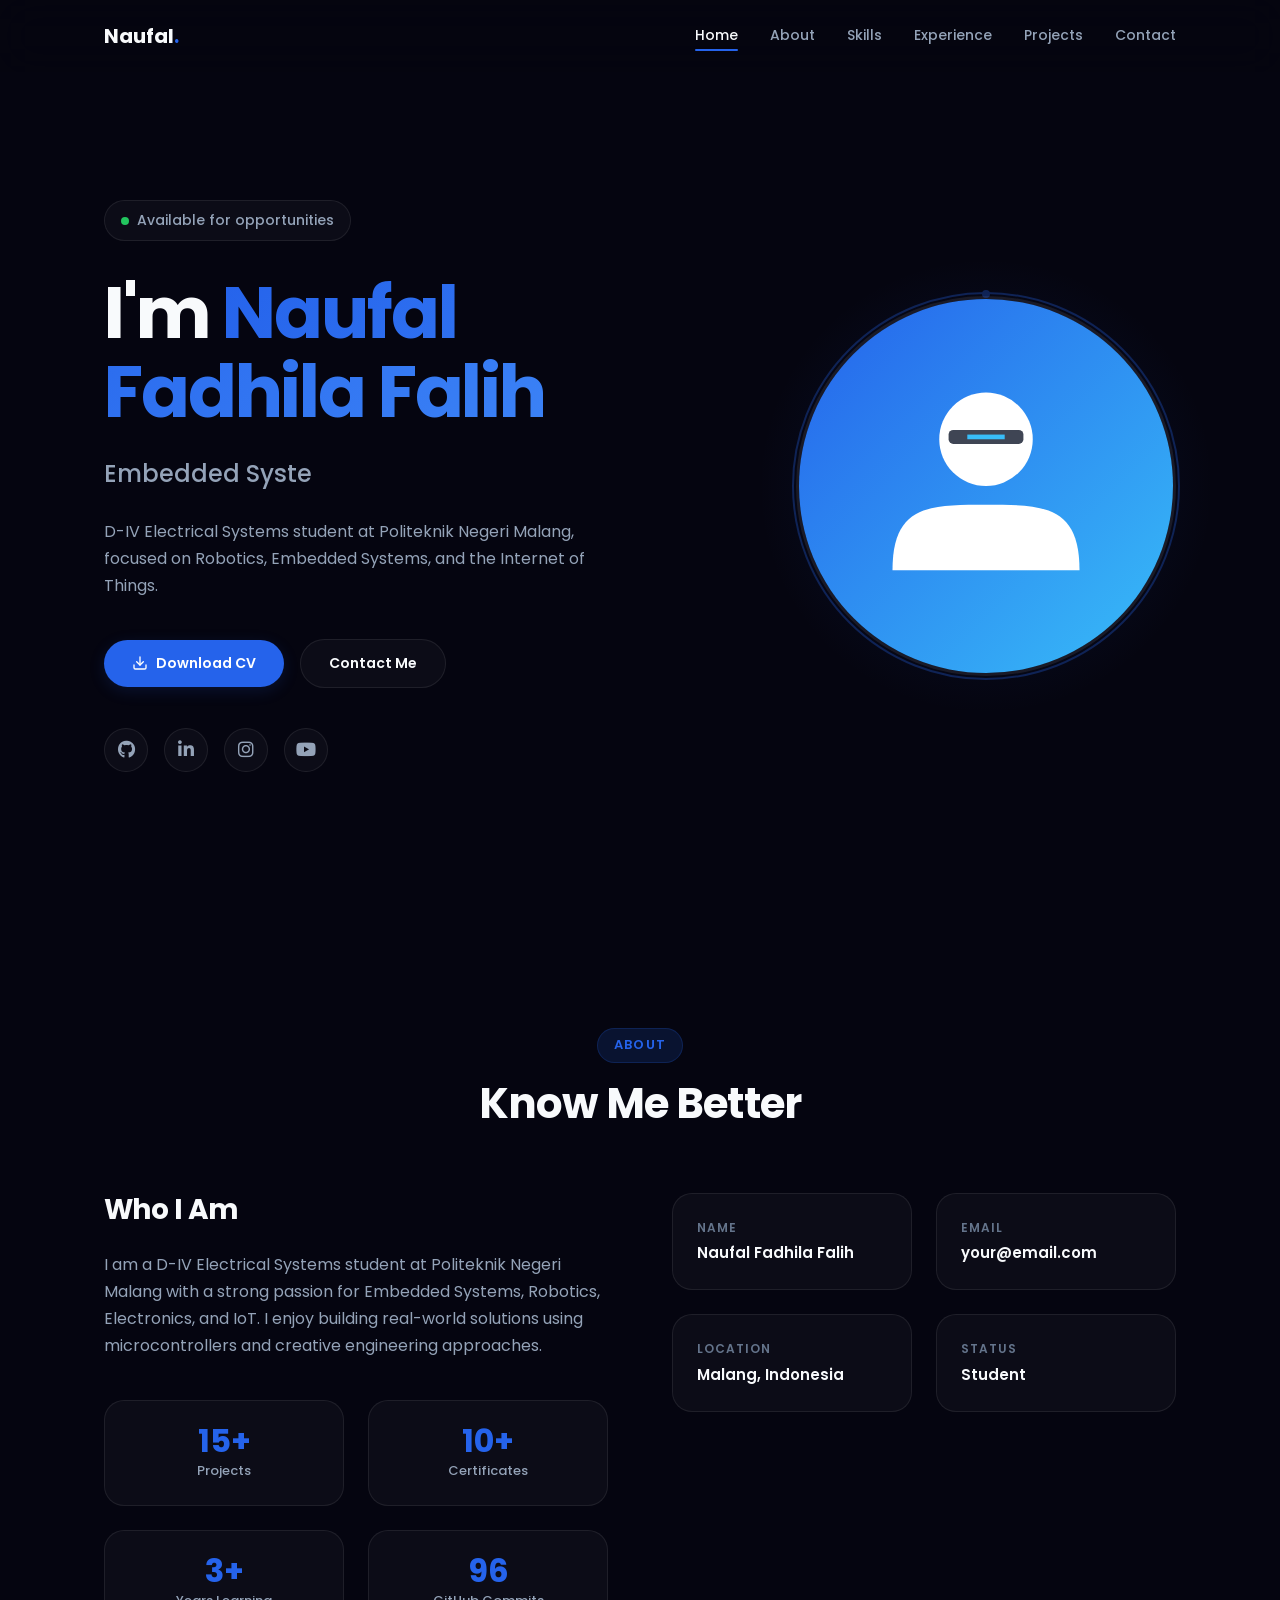
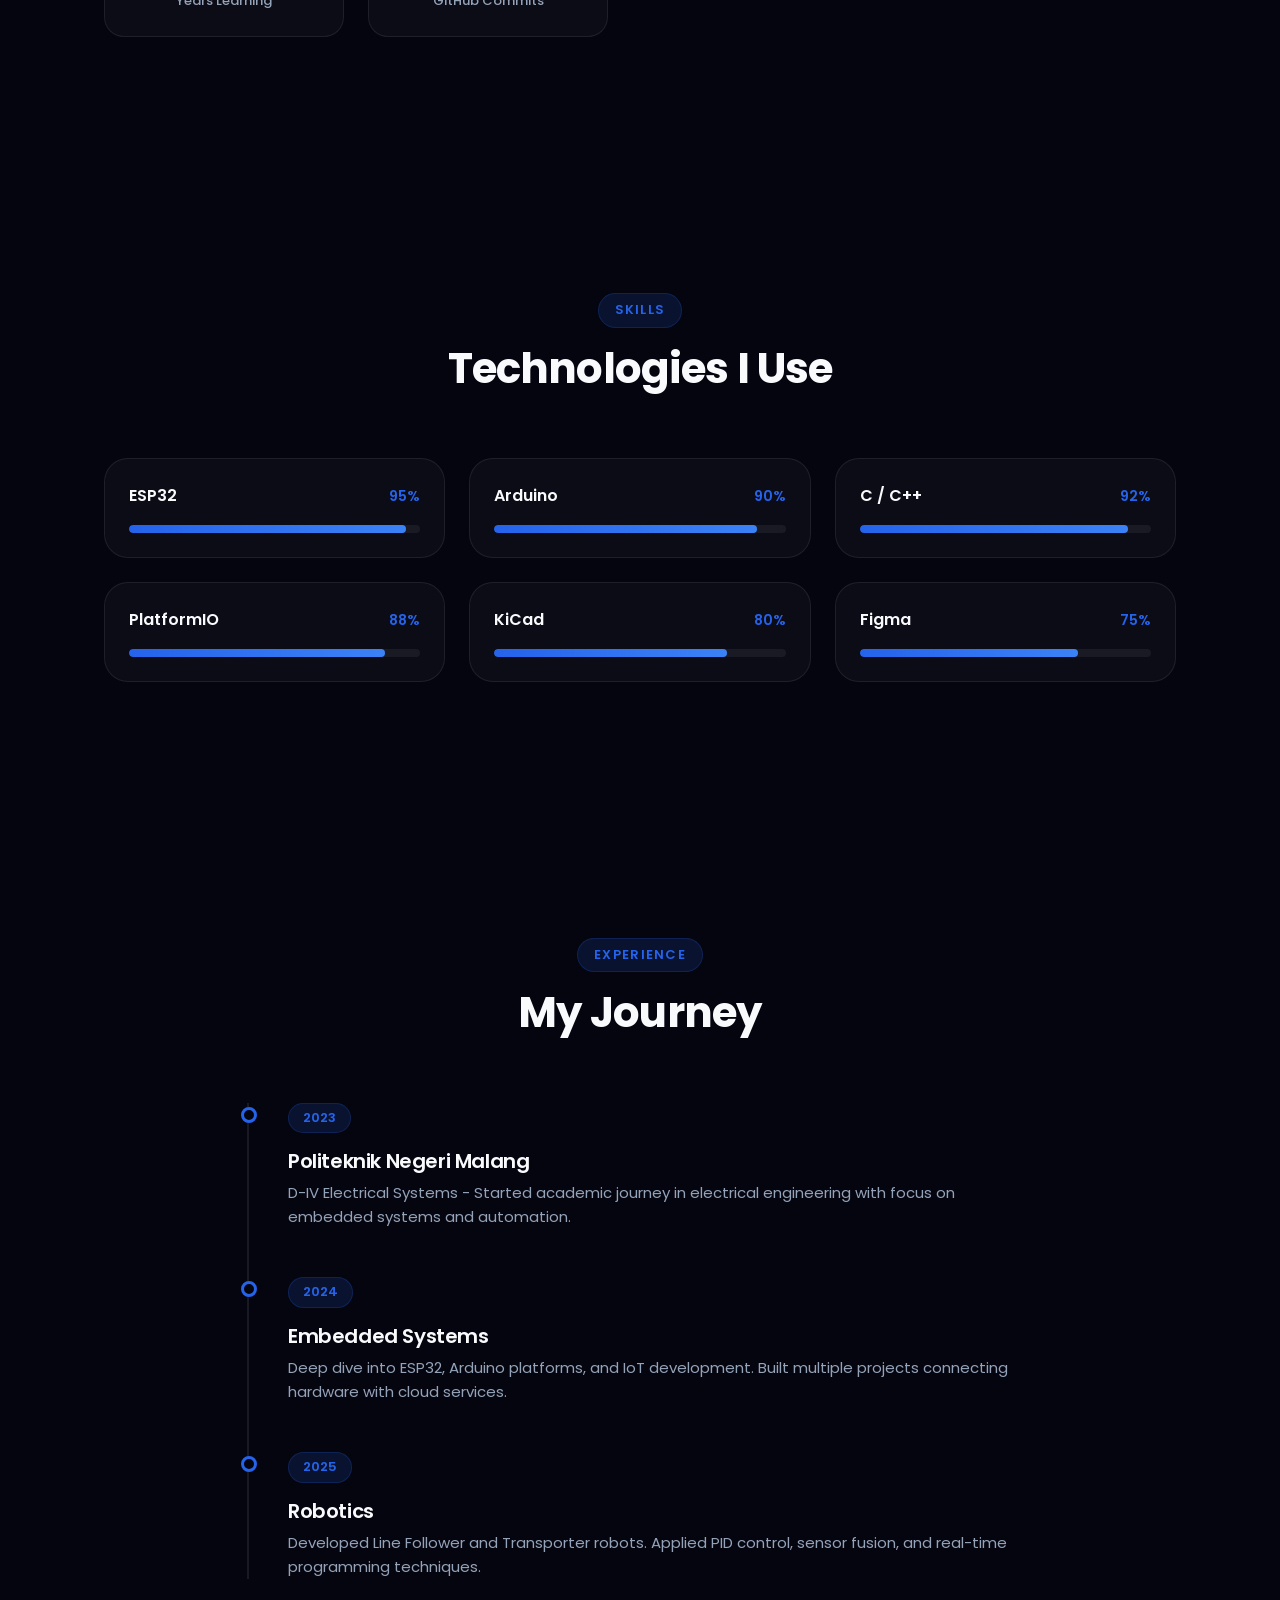
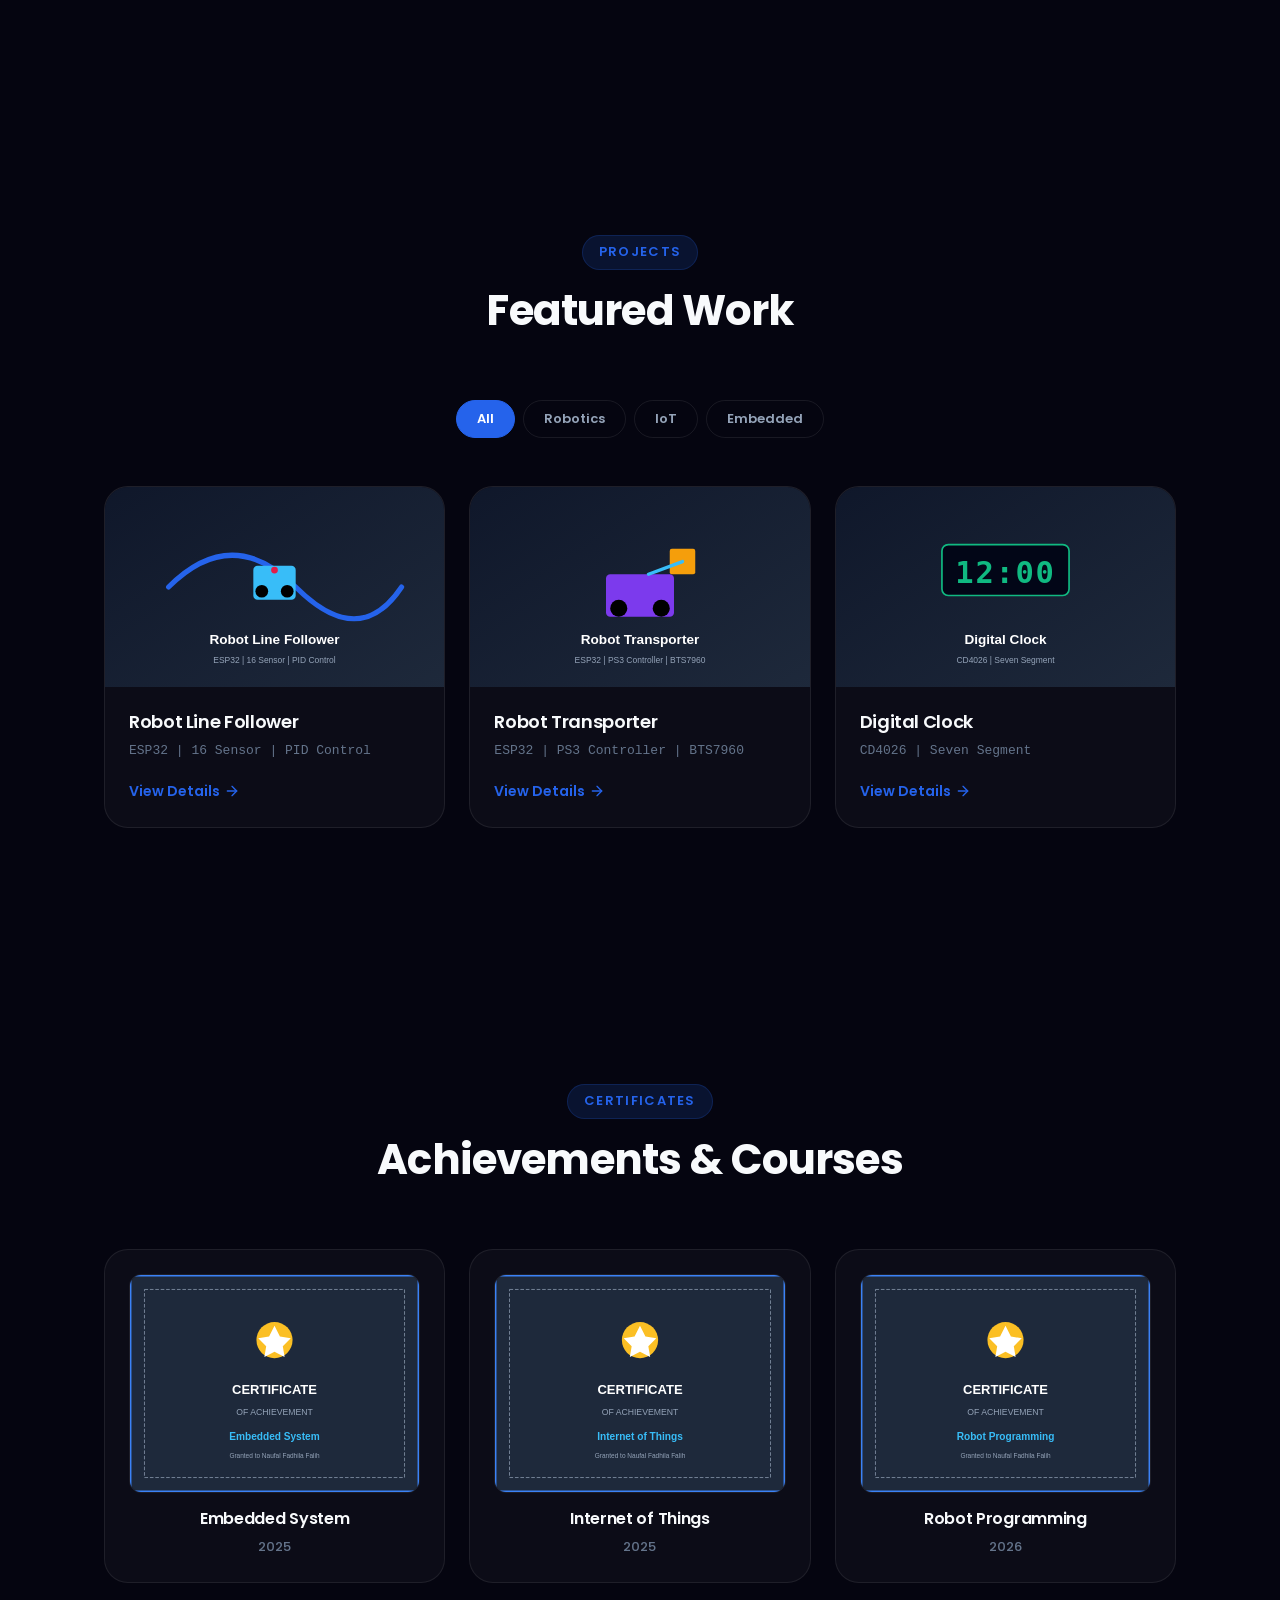
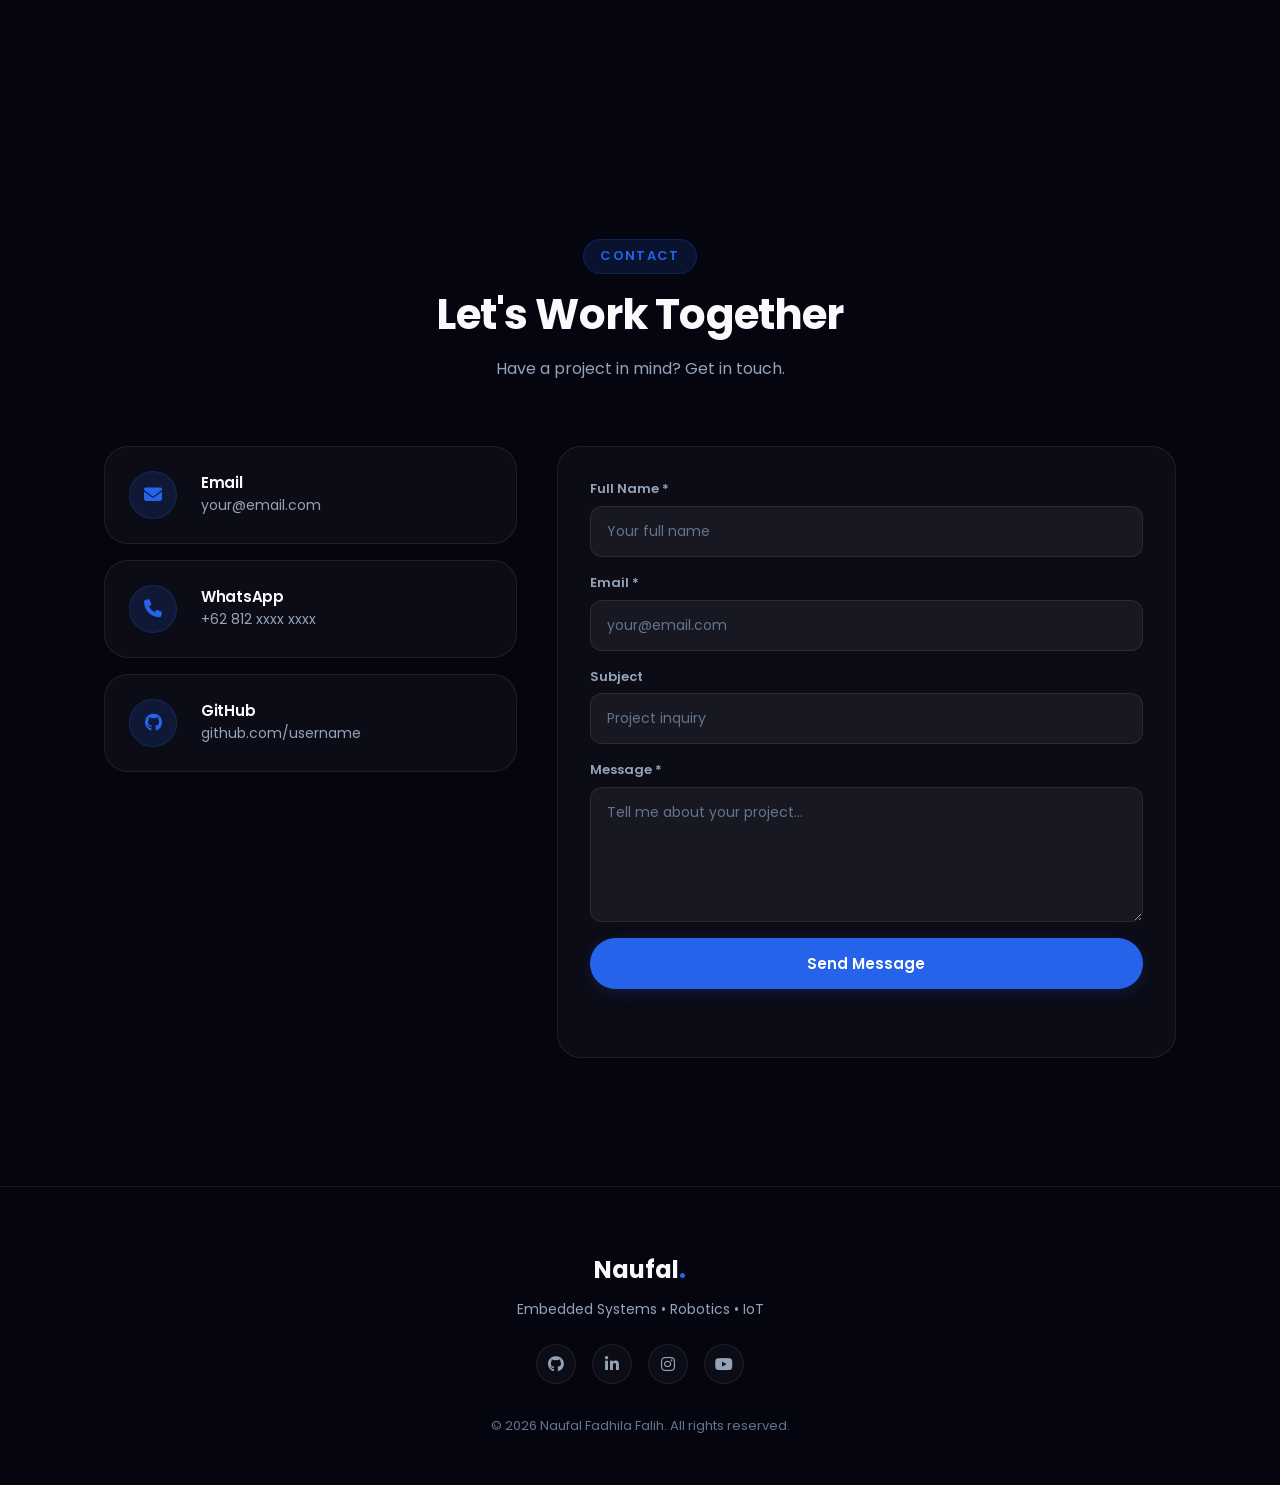
==== commit 704a3c72: "Redesign: Modern minimal portfolio with Vercel deployment - Clean dark theme (#050510) with #2563EB " ====
--- a/index.html
+++ b/index.html
@@ -1,925 +1,517 @@
 <!DOCTYPE html>
-<html lang="id">
+<html lang="en">
 <head>
-    <meta charset="UTF-8">
-    <meta name="viewport" content="width=device-width, initial-scale=1.0">
-    <title>Naufal | Portfolio</title>
-
-    <!-- Google Font -->
-    <link rel="preconnect" href="https://fonts.googleapis.com">
-    <link rel="preconnect" href="https://fonts.gstatic.com" crossorigin>
-    <link href="https://fonts.googleapis.com/css2?family=Poppins:wght@300;400;500;600;700&display=swap" rel="stylesheet">
-
-    <!-- Icons -->
-    <link rel="stylesheet" href="https://cdnjs.cloudflare.com/ajax/libs/font-awesome/6.6.0/css/all.min.css">
-
-    <!-- CSS -->
-    <link rel="stylesheet" href="style.css">
-
-    <!-- JS Libraries -->
-    <script src="https://cdn.jsdelivr.net/npm/@emailjs/browser@4/dist/email.min.js"></script>
-
-    <!-- PWA & SEO -->
-    <link rel="manifest" href="manifest.json">
-    <meta name="description" content="Portfolio Naufal Fadhila Falih - Embedded System, Robotika, ESP32, IoT Developer">
-    <meta name="keywords" content="ESP32, Robot, Embedded, IoT, Portfolio">
-    <meta name="author" content="Naufal Fadhila Falih">
-
-    <!-- Open Graph -->
-    <meta property="og:title" content="Portfolio Naufal Fadhila Falih">
-    <meta property="og:description" content="Embedded System | Robot Developer">
-    <meta property="og:image" content="assets/preview.svg">
-    <meta property="og:type" content="website">
-
-    <link rel="icon" href="assets/favicon.svg">
+  <meta charset="UTF-8">
+  <meta name="viewport" content="width=device-width, initial-scale=1.0">
+  <title>Naufal Fadhila Falih | Embedded System Engineer Portfolio</title>
+  <meta name="description" content="Portfolio of Naufal Fadhila Falih - Embedded System Engineer, Robotics, ESP32, IoT Developer based in Malang, Indonesia.">
+  <meta name="keywords" content="ESP32, Embedded System, Robotics, IoT, Portfolio, Naufal Fadhila Falih">
+  <meta name="author" content="Naufal Fadhila Falih">
+  <meta name="robots" content="index, follow">
+  <meta name="theme-color" content="#050510">
+
+  <!-- Open Graph -->
+  <meta property="og:title" content="Naufal Fadhila Falih | Portfolio">
+  <meta property="og:description" content="Embedded System | Robot Developer | IoT Developer">
+  <meta property="og:image" content="assets/preview.svg">
+  <meta property="og:type" content="website">
+  <meta property="og:locale" content="en_US">
+
+  <!-- Twitter Card -->
+  <meta name="twitter:card" content="summary_large_image">
+  <meta name="twitter:title" content="Naufal Fadhila Falih | Portfolio">
+  <meta name="twitter:description" content="Embedded System | Robot Developer | IoT Developer">
+  <meta name="twitter:image" content="assets/preview.svg">
+
+  <!-- Favicon -->
+  <link rel="icon" href="assets/favicon.svg" type="image/svg+xml">
+  <link rel="apple-touch-icon" href="assets/favicon.svg">
+
+  <!-- Manifest -->
+  <link rel="manifest" href="manifest.json">
+
+  <!-- Fonts -->
+  <link rel="preconnect" href="https://fonts.googleapis.com">
+  <link rel="preconnect" href="https://fonts.gstatic.com" crossorigin>
+  <link href="https://fonts.googleapis.com/css2?family=Poppins:wght@300;400;500;600;700&display=swap" rel="stylesheet">
+
+  <!-- Icons -->
+  <link rel="stylesheet" href="https://cdnjs.cloudflare.com/ajax/libs/font-awesome/6.6.0/css/all.min.css">
+
+  <!-- Styles -->
+  <link rel="stylesheet" href="css/style.css">
 </head>
-
 <body>
-  <!-- =======================================
-        THEME SWITCHER
-======================================= -->
-
-<div class="theme-panel">
-
-    <div class="theme-color blue" data-color="#2563EB"></div>
-
-    <div class="theme-color purple" data-color="#7C3AED"></div>
-
-    <div class="theme-color green" data-color="#10B981"></div>
-
-    <div class="theme-color red" data-color="#EF4444"></div>
-
-</div>  
-    <canvas id="particles"></canvas>
-<!-- ===========================
-        CURSOR GLOW
-=========================== -->
-
-<div id="cursorGlow"></div>
-
-<!-- ===========================
-        SCROLL PROGRESS
-=========================== -->
-
-<div id="progressBar"></div>
-
-<!-- ===== LOADER ===== -->
-<div id="loader">
-    <div class="loader-circle"></div>
-    <h2>Naufal.</h2>
-</div>
-
-<!-- ===== NAVBAR ===== -->
-<header class="navbar">
-
-    <div class="logo">
-        Naufal<span>.</span>
+
+  <!-- Scroll Progress -->
+  <div class="scroll-progress" aria-hidden="true"></div>
+
+  <!-- Loader -->
+  <div id="loader" style="position:fixed;inset:0;background:#050510;display:flex;align-items:center;justify-content:center;flex-direction:column;gap:16px;z-index:99999;transition:opacity 0.4s ease;">
+    <div style="width:40px;height:40px;border:3px solid rgba(255,255,255,0.1);border-top-color:#2563eb;border-radius:50%;animation:spin 0.8s linear infinite;"></div>
+    <span style="font-family:'Poppins',sans-serif;color:#f8fafc;font-weight:600;font-size:16px;">Naufal.</span>
+    <style>@keyframes spin{to{transform:rotate(360deg)}}</style>
+  </div>
+
+  <!-- Navbar -->
+  <header class="navbar" role="banner">
+    <div class="container">
+      <a href="#hero" class="nav-logo">Naufal<span>.</span></a>
+      <nav class="nav-links" role="navigation" aria-label="Main navigation">
+        <a href="#hero">Home</a>
+        <a href="#about">About</a>
+        <a href="#skills">Skills</a>
+        <a href="#experience">Experience</a>
+        <a href="#projects">Projects</a>
+        <a href="#contact">Contact</a>
+      </nav>
+      <button class="nav-mobile-btn" aria-label="Toggle mobile menu" aria-expanded="false">
+        <span></span>
+        <span></span>
+        <span></span>
+      </button>
     </div>
-<div class="theme-toggle">
-
-    <i class="fa-solid fa-moon"></i>
-
-</div>
-    <nav>
-
-        <a href="#home">Home</a>
-
-        <a href="#about">About</a>
-
-        <a href="#skills">Skills</a>
-
-        <a href="#projects">Projects</a>
-
-        <a href="#contact">Contact</a>
-
-    </nav>
-
-    <div class="menu-btn">
-
-        <i class="fa-solid fa-bars"></i>
-
+  </header>
+
+  <!-- Mobile Menu -->
+  <div class="mobile-menu" role="navigation" aria-label="Mobile navigation">
+    <a href="#hero">Home</a>
+    <a href="#about">About</a>
+    <a href="#skills">Skills</a>
+    <a href="#experience">Experience</a>
+    <a href="#projects">Projects</a>
+    <a href="#contact">Contact</a>
+  </div>
+
+  <main>
+
+    <!-- Hero -->
+    <section id="hero" class="hero">
+      <div class="container">
+        <div class="hero-content fade-up">
+          <div class="hero-badge">
+            <span class="dot"></span>
+            Available for opportunities
+          </div>
+          <h1 class="hero-name">
+            I'm <span class="gradient">Naufal Fadhila Falih</span>
+          </h1>
+          <p class="hero-typing">
+            <span class="typing-text">Embedded System Engineer</span>
+          </p>
+          <p class="hero-description">
+            D-IV Electrical Systems student at Politeknik Negeri Malang, focused on Robotics, Embedded Systems, and the Internet of Things.
+          </p>
+          <div class="hero-actions">
+            <a href="assets/cv.pdf" download class="btn btn-primary">
+              <svg width="16" height="16" viewBox="0 0 24 24" fill="none" stroke="currentColor" stroke-width="2" stroke-linecap="round" stroke-linejoin="round"><path d="M21 15v4a2 2 0 0 1-2 2H5a2 2 0 0 1-2-2v-4"/><polyline points="7 10 12 15 17 10"/><line x1="12" y1="15" x2="12" y2="3"/></svg>
+              Download CV
+            </a>
+            <a href="#contact" class="btn btn-secondary">Contact Me</a>
+          </div>
+          <div class="hero-social">
+            <a href="https://github.com/" target="_blank" rel="noopener noreferrer" aria-label="GitHub">
+              <i class="fab fa-github"></i>
+            </a>
+            <a href="https://linkedin.com/" target="_blank" rel="noopener noreferrer" aria-label="LinkedIn">
+              <i class="fab fa-linkedin-in"></i>
+            </a>
+            <a href="https://instagram.com/" target="_blank" rel="noopener noreferrer" aria-label="Instagram">
+              <i class="fab fa-instagram"></i>
+            </a>
+            <a href="https://youtube.com/" target="_blank" rel="noopener noreferrer" aria-label="YouTube">
+              <i class="fab fa-youtube"></i>
+            </a>
+          </div>
+        </div>
+        <div class="hero-image fade-up">
+          <div class="hero-image-wrapper">
+            <div class="hero-image-ring"></div>
+            <img src="assets/profile.svg" alt="Naufal Fadhila Falih - Embedded System Engineer" width="320" height="320" loading="eager">
+            <div class="hero-image-glow"></div>
+          </div>
+        </div>
+      </div>
+    </section>
+
+    <!-- About -->
+    <section id="about" class="section">
+      <div class="container">
+        <div class="section-header fade-up">
+          <span class="section-label">About</span>
+          <h2 class="section-title">Know Me Better</h2>
+        </div>
+        <div class="about-grid">
+          <div class="about-intro fade-up">
+            <h3>Who I Am</h3>
+            <p>
+              I am a D-IV Electrical Systems student at Politeknik Negeri Malang with a strong passion for Embedded Systems, Robotics, Electronics, and IoT. I enjoy building real-world solutions using microcontrollers and creative engineering approaches.
+            </p>
+            <div class="stats-grid stagger">
+              <div class="stat-card">
+                <div class="stat-number" data-target="15">0</div>
+                <div class="stat-label">Projects</div>
+              </div>
+              <div class="stat-card">
+                <div class="stat-number" data-target="10">0</div>
+                <div class="stat-label">Certificates</div>
+              </div>
+              <div class="stat-card">
+                <div class="stat-number" data-target="3">0</div>
+                <div class="stat-label">Years Learning</div>
+              </div>
+              <div class="stat-card">
+                <div class="stat-number" data-target="200">0</div>
+                <div class="stat-label">GitHub Commits</div>
+              </div>
+            </div>
+          </div>
+          <div class="about-info fade-up">
+            <div class="info-item">
+              <div class="info-label">Name</div>
+              <div class="info-value">Naufal Fadhila Falih</div>
+            </div>
+            <div class="info-item">
+              <div class="info-label">Email</div>
+              <div class="info-value">your@email.com</div>
+            </div>
+            <div class="info-item">
+              <div class="info-label">Location</div>
+              <div class="info-value">Malang, Indonesia</div>
+            </div>
+            <div class="info-item">
+              <div class="info-label">Status</div>
+              <div class="info-value">Student</div>
+            </div>
+          </div>
+        </div>
+      </div>
+    </section>
+
+    <!-- Skills -->
+    <section id="skills" class="section">
+      <div class="container">
+        <div class="section-header fade-up">
+          <span class="section-label">Skills</span>
+          <h2 class="section-title">Technologies I Use</h2>
+        </div>
+        <div class="skills-grid stagger">
+          <div class="card skill-card">
+            <div class="skill-card-header">
+              <span class="skill-name">ESP32</span>
+              <span class="skill-percent">95%</span>
+            </div>
+            <div class="skill-bar">
+              <div class="skill-bar-fill" data-width="95%"></div>
+            </div>
+          </div>
+          <div class="card skill-card">
+            <div class="skill-card-header">
+              <span class="skill-name">Arduino</span>
+              <span class="skill-percent">90%</span>
+            </div>
+            <div class="skill-bar">
+              <div class="skill-bar-fill" data-width="90%"></div>
+            </div>
+          </div>
+          <div class="card skill-card">
+            <div class="skill-card-header">
+              <span class="skill-name">C / C++</span>
+              <span class="skill-percent">92%</span>
+            </div>
+            <div class="skill-bar">
+              <div class="skill-bar-fill" data-width="92%"></div>
+            </div>
+          </div>
+          <div class="card skill-card">
+            <div class="skill-card-header">
+              <span class="skill-name">PlatformIO</span>
+              <span class="skill-percent">88%</span>
+            </div>
+            <div class="skill-bar">
+              <div class="skill-bar-fill" data-width="88%"></div>
+            </div>
+          </div>
+          <div class="card skill-card">
+            <div class="skill-card-header">
+              <span class="skill-name">KiCad</span>
+              <span class="skill-percent">80%</span>
+            </div>
+            <div class="skill-bar">
+              <div class="skill-bar-fill" data-width="80%"></div>
+            </div>
+          </div>
+          <div class="card skill-card">
+            <div class="skill-card-header">
+              <span class="skill-name">Figma</span>
+              <span class="skill-percent">75%</span>
+            </div>
+            <div class="skill-bar">
+              <div class="skill-bar-fill" data-width="75%"></div>
+            </div>
+          </div>
+        </div>
+      </div>
+    </section>
+
+    <!-- Experience -->
+    <section id="experience" class="section">
+      <div class="container">
+        <div class="section-header fade-up">
+          <span class="section-label">Experience</span>
+          <h2 class="section-title">My Journey</h2>
+        </div>
+        <div class="timeline fade-up">
+          <div class="timeline-item">
+            <div class="timeline-dot"></div>
+            <span class="timeline-year">2023</span>
+            <h3 class="timeline-title">Politeknik Negeri Malang</h3>
+            <p class="timeline-desc">D-IV Electrical Systems - Started academic journey in electrical engineering with focus on embedded systems and automation.</p>
+          </div>
+          <div class="timeline-item">
+            <div class="timeline-dot"></div>
+            <span class="timeline-year">2024</span>
+            <h3 class="timeline-title">Embedded Systems</h3>
+            <p class="timeline-desc">Deep dive into ESP32, Arduino platforms, and IoT development. Built multiple projects connecting hardware with cloud services.</p>
+          </div>
+          <div class="timeline-item">
+            <div class="timeline-dot"></div>
+            <span class="timeline-year">2025</span>
+            <h3 class="timeline-title">Robotics</h3>
+            <p class="timeline-desc">Developed Line Follower and Transporter robots. Applied PID control, sensor fusion, and real-time programming techniques.</p>
+          </div>
+        </div>
+      </div>
+    </section>
+
+    <!-- Projects -->
+    <section id="projects" class="section">
+      <div class="container">
+        <div class="section-header fade-up">
+          <span class="section-label">Projects</span>
+          <h2 class="section-title">Featured Work</h2>
+        </div>
+        <div class="project-filters fade-up">
+          <button class="filter-btn active" data-filter="all">All</button>
+          <button class="filter-btn" data-filter="robot">Robotics</button>
+          <button class="filter-btn" data-filter="iot">IoT</button>
+          <button class="filter-btn" data-filter="embedded">Embedded</button>
+        </div>
+        <div class="projects-grid stagger">
+          <div class="card project-card robot embedded">
+            <div class="project-card-image">
+              <img src="assets/linefollower.svg" alt="Robot Line Follower project" loading="lazy" width="400" height="200">
+            </div>
+            <div class="project-card-body">
+              <h3 class="project-card-title">Robot Line Follower</h3>
+              <p class="project-card-tech">ESP32 | 16 Sensor | PID Control</p>
+              <a href="#" class="project-detail-btn project-card-link"
+                 data-title="Robot Line Follower"
+                 data-image="assets/linefollower.svg"
+                 data-description="High-speed line follower robot using 16 photodiode sensors and PID algorithm for precise path tracking on competition-grade tracks."
+                 data-tags="ESP32, C++, PID, Sensor Fusion">
+                View Details
+                <svg viewBox="0 0 24 24" fill="none" stroke="currentColor" stroke-width="2" stroke-linecap="round" stroke-linejoin="round"><line x1="5" y1="12" x2="19" y2="12"/><polyline points="12 5 19 12 12 19"/></svg>
+              </a>
+            </div>
+          </div>
+          <div class="card project-card robot">
+            <div class="project-card-image">
+              <img src="assets/transporter.svg" alt="Robot Transporter project" loading="lazy" width="400" height="200">
+            </div>
+            <div class="project-card-body">
+              <h3 class="project-card-title">Robot Transporter</h3>
+              <p class="project-card-tech">ESP32 | PS3 Controller | BTS7960</p>
+              <a href="#" class="project-detail-btn project-card-link"
+                 data-title="Robot Transporter"
+                 data-image="assets/transporter.svg"
+                 data-description="Remote-controlled transporter robot using ESP32, BTS7960 motor driver, and PS3 wireless controller for object transportation tasks."
+                 data-tags="ESP32, C++, Motor Driver, Wireless">
+                View Details
+                <svg viewBox="0 0 24 24" fill="none" stroke="currentColor" stroke-width="2" stroke-linecap="round" stroke-linejoin="round"><line x1="5" y1="12" x2="19" y2="12"/><polyline points="12 5 19 12 12 19"/></svg>
+              </a>
+            </div>
+          </div>
+          <div class="card project-card embedded">
+            <div class="project-card-image">
+              <img src="assets/digitalclock.svg" alt="Digital Clock project" loading="lazy" width="400" height="200">
+            </div>
+            <div class="project-card-body">
+              <h3 class="project-card-title">Digital Clock</h3>
+              <p class="project-card-tech">CD4026 | Seven Segment</p>
+              <a href="#" class="project-detail-btn project-card-link"
+                 data-title="Digital Clock"
+                 data-image="assets/digitalclock.svg"
+                 data-description="Digital clock built using CD4026 IC and seven segment displays. Demonstrates fundamental digital electronics and timing circuits."
+                 data-tags="CD4026, Seven Segment, Digital Logic">
+                View Details
+                <svg viewBox="0 0 24 24" fill="none" stroke="currentColor" stroke-width="2" stroke-linecap="round" stroke-linejoin="round"><line x1="5" y1="12" x2="19" y2="12"/><polyline points="12 5 19 12 12 19"/></svg>
+              </a>
+            </div>
+          </div>
+        </div>
+      </div>
+    </section>
+
+    <!-- Certificates -->
+    <section id="certificates" class="section">
+      <div class="container">
+        <div class="section-header fade-up">
+          <span class="section-label">Certificates</span>
+          <h2 class="section-title">Achievements & Courses</h2>
+        </div>
+        <div class="certificates-grid stagger">
+          <div class="card certificate-card">
+            <div class="certificate-card-image">
+              <img src="assets/certificate1.svg" alt="Embedded System Certificate" loading="lazy" width="400" height="250">
+            </div>
+            <h3 class="certificate-card-title">Embedded System</h3>
+            <span class="certificate-card-year">2025</span>
+          </div>
+          <div class="card certificate-card">
+            <div class="certificate-card-image">
+              <img src="assets/certificate2.svg" alt="Internet of Things Certificate" loading="lazy" width="400" height="250">
+            </div>
+            <h3 class="certificate-card-title">Internet of Things</h3>
+            <span class="certificate-card-year">2025</span>
+          </div>
+          <div class="card certificate-card">
+            <div class="certificate-card-image">
+              <img src="assets/certificate3.svg" alt="Robot Programming Certificate" loading="lazy" width="400" height="250">
+            </div>
+            <h3 class="certificate-card-title">Robot Programming</h3>
+            <span class="certificate-card-year">2026</span>
+          </div>
+        </div>
+      </div>
+    </section>
+
+    <!-- Contact -->
+    <section id="contact" class="section">
+      <div class="container">
+        <div class="section-header fade-up">
+          <span class="section-label">Contact</span>
+          <h2 class="section-title">Let's Work Together</h2>
+          <p class="section-subtitle">Have a project in mind? Get in touch.</p>
+        </div>
+        <div class="contact-grid">
+          <div class="contact-info-list fade-up">
+            <div class="card contact-info-card">
+              <div class="contact-info-icon">
+                <i class="fas fa-envelope"></i>
+              </div>
+              <div class="contact-info-text">
+                <h4>Email</h4>
+                <p>your@email.com</p>
+              </div>
+            </div>
+            <div class="card contact-info-card">
+              <div class="contact-info-icon">
+                <i class="fas fa-phone"></i>
+              </div>
+              <div class="contact-info-text">
+                <h4>WhatsApp</h4>
+                <p>+62 812 xxxx xxxx</p>
+              </div>
+            </div>
+            <div class="card contact-info-card">
+              <div class="contact-info-icon">
+                <i class="fab fa-github"></i>
+              </div>
+              <div class="contact-info-text">
+                <h4>GitHub</h4>
+                <p>github.com/username</p>
+              </div>
+            </div>
+          </div>
+          <form class="card contact-form fade-up" novalidate>
+            <div class="form-group">
+              <label class="form-label" for="name">Full Name *</label>
+              <input class="form-input" type="text" id="name" name="name" placeholder="Your full name" required>
+            </div>
+            <div class="form-group">
+              <label class="form-label" for="email">Email *</label>
+              <input class="form-input" type="email" id="email" name="email" placeholder="your@email.com" required>
+            </div>
+            <div class="form-group">
+              <label class="form-label" for="subject">Subject</label>
+              <input class="form-input" type="text" id="subject" name="subject" placeholder="Project inquiry">
+            </div>
+            <div class="form-group">
+              <label class="form-label" for="message">Message *</label>
+              <textarea class="form-textarea" id="message" name="message" rows="5" placeholder="Tell me about your project..." required></textarea>
+            </div>
+            <button type="submit" class="btn btn-primary form-submit">Send Message</button>
+            <div class="form-status" aria-live="polite"></div>
+          </form>
+        </div>
+      </div>
+    </section>
+
+  </main>
+
+  <!-- Footer -->
+  <footer class="footer">
+    <div class="container">
+      <div class="footer-content">
+        <div class="footer-logo">Naufal<span>.</span></div>
+        <p class="footer-tagline">Embedded Systems &bull; Robotics &bull; IoT</p>
+        <div class="footer-social">
+          <a href="https://github.com/" target="_blank" rel="noopener noreferrer" aria-label="GitHub">
+            <i class="fab fa-github"></i>
+          </a>
+          <a href="https://linkedin.com/" target="_blank" rel="noopener noreferrer" aria-label="LinkedIn">
+            <i class="fab fa-linkedin-in"></i>
+          </a>
+          <a href="https://instagram.com/" target="_blank" rel="noopener noreferrer" aria-label="Instagram">
+            <i class="fab fa-instagram"></i>
+          </a>
+          <a href="https://youtube.com/" target="_blank" rel="noopener noreferrer" aria-label="YouTube">
+            <i class="fab fa-youtube"></i>
+          </a>
+        </div>
+        <p class="footer-copyright">&copy; 2026 Naufal Fadhila Falih. All rights reserved.</p>
+      </div>
     </div>
-
-</header>
-
-<!-- ===== HERO ===== -->
-
-<section id="home" class="hero">
-
-<div class="hero-text">
-
-<h4>Hello 👋</h4>
-
-<h1>
-
-I'm
-
-<span>Naufal Fadhila Falih</span>
-
-</h1>
-
-<h3>
-
-Embedded System Engineer
-
-</h3>
-
-<p>
-
-Mahasiswa D-IV Sistem Kelistrikan
-
-Politeknik Negeri Malang
-
-yang fokus pada
-
-Robotika,
-
-Embedded System,
-
-dan Internet of Things.
-
-</p>
-
-<div class="hero-button">
-
-<a
-
-href="assets/cv.pdf"
-
-download
-
-class="btn-primary">
-
-Download CV
-
-</a>
-<a href="#projects"
-
-class="btn-secondary">
-
-My Project
-
-</a>
-
-</div>
-
-<div class="social">
-
-<a href="#"><i class="fab fa-github"></i></a>
-
-<a href="#"><i class="fab fa-linkedin"></i></a>
-
-<a href="#"><i class="fab fa-instagram"></i></a>
-
-<a href="#"><i class="fab fa-youtube"></i></a>
-
-</div>
-
-</div>
-
-<div class="hero-image">
-
-<img src="assets/profile.svg"
-
-alt="profile">
-
-</div>
-
-</section>
-
-<!-- ===== ABOUT ===== -->
-
-<section id="about">
-
-<div class="title">
-
-<h2>About Me</h2>
-
-<p>
-
-Know Me More
-
-</p>
-
-</div>
-
-<div class="about-container">
-
-<div class="about-image">
-
-<img src="assets/profile.svg">
-
-</div>
-
-<div class="about-text">
-
-<h3>
-
-Who am I ?
-
-</h3>
-
-<p>
-
-Saya adalah mahasiswa
-
-D-IV Sistem Kelistrikan
-
-Politeknik Negeri Malang
-
-yang memiliki minat besar
-
-di bidang
-
-Embedded System,
-
-Robotika,
-
-Elektronika,
-
-dan IoT.
-
-</p>
-<section class="stats">
-
-<div class="stat-card">
-
-<h2 class="counter" data-target="15">0</h2>
-
-<p>Projects</p>
-
-</div>
-
-<div class="stat-card">
-
-<h2 class="counter" data-target="10">0</h2>
-
-<p>Certificates</p>
-
-</div>
-
-<div class="stat-card">
-
-<h2 class="counter" data-target="3">0</h2>
-
-<p>Years Learning</p>
-
-</div>
-
-<div class="stat-card">
-
-<h2 class="counter" data-target="200">0</h2>
-
-<p>Github Commits</p>
-
-</div>
-
-</section>
-
-<div class="info">
-
-<div>
-
-<h5>Nama</h5>
-
-<span>
-
-Naufal Fadhila Falih
-
-</span>
-
-</div>
-
-<div>
-
-<h5>Email</h5>
-
-<span>
-
-your@email.com
-
-</span>
-
-</div>
-
-<div>
-
-<h5>Lokasi</h5>
-
-<span>
-
-Malang, Indonesia
-
-</span>
-
-</div>
-
-<div>
-
-<h5>Status</h5>
-
-<span>
-
-Student
-
-</span>
-
-</div>
-
-</div>
-
-</div>
-
-</div>
-
-</section>
-<!-- =======================================
-                SKILLS
-======================================= -->
-
-<section id="skills" class="skills">
-
-    <div class="title">
-
-        <h2>My Skills</h2>
-
-        <p>Technology I Use</p>
-
+  </footer>
+
+  <!-- Mobile Bottom Navigation -->
+  <nav class="mobile-bottom-nav" role="navigation" aria-label="Mobile bottom navigation">
+    <a href="#hero">
+      <svg viewBox="0 0 24 24" fill="none" stroke="currentColor" stroke-width="2" stroke-linecap="round" stroke-linejoin="round"><path d="M3 9l9-7 9 7v11a2 2 0 0 1-2 2H5a2 2 0 0 1-2-2z"/><polyline points="9 22 9 12 15 12 15 22"/></svg>
+      <span>Home</span>
+    </a>
+    <a href="#about">
+      <svg viewBox="0 0 24 24" fill="none" stroke="currentColor" stroke-width="2" stroke-linecap="round" stroke-linejoin="round"><path d="M20 21v-2a4 4 0 0 0-4-4H8a4 4 0 0 0-4 4v2"/><circle cx="12" cy="7" r="4"/></svg>
+      <span>About</span>
+    </a>
+    <a href="#projects">
+      <svg viewBox="0 0 24 24" fill="none" stroke="currentColor" stroke-width="2" stroke-linecap="round" stroke-linejoin="round"><rect x="2" y="3" width="20" height="14" rx="2" ry="2"/><line x1="8" y1="21" x2="16" y2="21"/><line x1="12" y1="17" x2="12" y2="21"/></svg>
+      <span>Projects</span>
+    </a>
+    <a href="#contact">
+      <svg viewBox="0 0 24 24" fill="none" stroke="currentColor" stroke-width="2" stroke-linecap="round" stroke-linejoin="round"><path d="M4 4h16c1.1 0 2 .9 2 2v12c0 1.1-.9 2-2 2H4c-1.1 0-2-.9-2-2V6c0-1.1.9-2 2-2z"/><polyline points="22,6 12,13 2,6"/></svg>
+      <span>Contact</span>
+    </a>
+  </nav>
+
+  <!-- Scroll to Top -->
+  <button class="scroll-top" aria-label="Scroll to top">
+    <svg viewBox="0 0 24 24" fill="none" stroke="currentColor" stroke-width="2" stroke-linecap="round" stroke-linejoin="round"><polyline points="18 15 12 9 6 15"/></svg>
+  </button>
+
+  <!-- Project Modal -->
+  <div class="modal-overlay" role="dialog" aria-modal="true" aria-label="Project details">
+    <div class="modal-content">
+      <button class="modal-close" aria-label="Close modal">&times;</button>
+      <img class="modal-image" src="" alt="">
+      <h2 class="modal-title"></h2>
+      <p class="modal-desc"></p>
+      <div class="modal-tags"></div>
     </div>
-
-    <div class="skills-container">
-
-        <div class="skill-card">
-
-            <h3>ESP32</h3>
-
-            <div class="progress">
-
-                <div class="progress-bar" style="width:95%">
-
-                    95%
-
-                </div>
-
-            </div>
-
-        </div>
-
-        <div class="skill-card">
-
-            <h3>Arduino</h3>
-
-            <div class="progress">
-
-                <div class="progress-bar" style="width:90%">
-
-                    90%
-
-                </div>
-
-            </div>
-
-        </div>
-
-        <div class="skill-card">
-
-            <h3>C / C++</h3>
-
-            <div class="progress">
-
-                <div class="progress-bar" style="width:92%">
-
-                    92%
-
-                </div>
-
-            </div>
-
-        </div>
-
-        <div class="skill-card">
-
-            <h3>PlatformIO</h3>
-
-            <div class="progress">
-
-                <div class="progress-bar" style="width:88%">
-
-                    88%
-
-                </div>
-
-            </div>
-
-        </div>
-
-        <div class="skill-card">
-
-            <h3>KiCad</h3>
-
-            <div class="progress">
-
-                <div class="progress-bar" style="width:80%">
-
-                    80%
-
-                </div>
-
-            </div>
-
-        </div>
-
-        <div class="skill-card">
-
-            <h3>Figma</h3>
-
-            <div class="progress">
-
-                <div class="progress-bar" style="width:75%">
-
-                    75%
-
-                </div>
-
-            </div>
-
-        </div>
-
-    </div>
-
-</section>
-
-<!-- =======================================
-             EXPERIENCE
-======================================= -->
-
-<section class="experience">
-
-    <div class="title">
-
-        <h2>Education</h2>
-
-        <p>My Journey</p>
-
-    </div>
-
-    <div class="timeline">
-
-        <div class="timeline-item">
-
-            <span class="year">2023</span>
-
-            <h3>Politeknik Negeri Malang</h3>
-
-            <p>
-
-                D-IV Sistem Kelistrikan
-
-            </p>
-
-        </div>
-
-        <div class="timeline-item">
-
-            <span class="year">2024</span>
-
-            <h3>Embedded System</h3>
-
-            <p>
-
-                ESP32, Arduino, IoT
-
-            </p>
-
-        </div>
-
-        <div class="timeline-item">
-
-            <span class="year">2025</span>
-
-            <h3>Robotics</h3>
-
-            <p>
-
-                Robot Line Follower
-
-                Robot Transporter
-
-            </p>
-
-        </div>
-
-    </div>
-
-</section>
-
-<!-- =======================================
-              PROJECTS
-======================================= -->
-
-<section id="projects" class="projects">
-
-    <div class="title">
-
-        <h2>My Projects</h2>
-
-        <p>Latest Project</p>
-
-    </div>
-    <div class="project-filter">
-
-    <button class="filter-btn active" data-filter="all">
-
-        Semua
-
-    </button>
-
-    <button class="filter-btn" data-filter="robot">
-
-        Robotika
-
-    </button>
-
-    <button class="filter-btn" data-filter="iot">
-
-        IoT
-
-    </button>
-
-    <button class="filter-btn" data-filter="embedded">
-
-        Embedded
-
-    </button>
-
-</div>
-
-    <div class="project-container">
-        <!-- Card 1: Line Follower -->
-        <div class="project-card robot embedded">
-            <img loading="lazy" src="assets/linefollower.svg" alt="Robot Line Follower">
-            <div class="project-content">
-                <h3>Robot Line Follower</h3>
-                <p>ESP32 | 16 Sensor | PID Control</p>
-                <a href="#" class="detail-btn" 
-                   data-title="Robot Line Follower" 
-                   data-image="assets/linefollower.svg" 
-                   data-description="Robot line follower menggunakan 16 sensor photodioda dan algoritma PID untuk kecepatan tinggi.">
-                    Detail
-                </a>
-            </div>
-        </div>
-
-        <!-- Card 2: Robot Transporter -->
-        <div class="project-card robot">
-            <img loading="lazy" src="assets/transporter.svg" alt="Robot Transporter">
-            <div class="project-content">
-                <h3>Robot Transporter</h3>
-                <p>ESP32 | PS3 Controller | BTS7960</p>
-                <a href="#" class="detail-btn" 
-                   data-title="Robot Transporter" 
-                   data-image="assets/transporter.svg" 
-                   data-description="Robot transporter menggunakan ESP32, driver BTS7960 dan kontrol PS3.">
-                    Detail
-                </a>
-            </div>
-        </div>
-
-        <!-- Card 3: Digital Clock -->
-        <div class="project-card embedded">
-            <img loading="lazy" src="assets/digitalclock.svg" alt="Digital Clock">
-            <div class="project-content">
-                <h3>Digital Clock</h3>
-                <p>CD4026 | Seven Segment</p>
-                <a href="#" class="detail-btn" 
-                   data-title="Digital Clock" 
-                   data-image="assets/digitalclock.svg" 
-                   data-description="Jam digital menggunakan IC CD4026 dan seven segment.">
-                    Detail
-                </a>
-            </div>
-        </div>
-    </div>
-
-</section>
-<!-- =======================================
-            CERTIFICATES
-======================================= -->
-
-<section id="certificate" class="certificate">
-
-    <div class="title">
-
-        <h2>Certificates</h2>
-
-        <p>Achievements & Courses</p>
-
-    </div>
-
-    <div class="certificate-container">
-
-        <div class="certificate-card">
-
-            <img src="assets/certificate1.svg" alt="Certificate">
-
-            <h3>Embedded System</h3>
-
-            <span>2025</span>
-
-        </div>
-
-        <div class="certificate-card">
-
-            <img src="assets/certificate2.svg" alt="Certificate">
-
-            <h3>Internet of Things</h3>
-
-            <span>2025</span>
-
-        </div>
-
-        <div class="certificate-card">
-
-            <img src="assets/certificate3.svg" alt="Certificate">
-
-            <h3>Robot Programming</h3>
-
-            <span>2026</span>
-
-        </div>
-
-    </div>
-
-</section>
-
-<!-- =======================================
-                GALLERY
-======================================= -->
-
-<section class="gallery">
-
-    <div class="title">
-
-        <h2>Gallery</h2>
-
-        <p>Project Documentation</p>
-
-    </div>
-<div class="gallery-grid">
-
-    <img class="gallery-item" src="assets/gallery1.svg">
-
-    <img class="gallery-item" src="assets/gallery2.svg">
-
-    <img class="gallery-item" src="assets/gallery3.svg">
-
-    <img class="gallery-item" src="assets/gallery4.svg">
-
-    <img class="gallery-item" src="assets/gallery5.svg">
-
-    <img class="gallery-item" src="assets/gallery6.svg">
-
-</div>
-
-</section>
-
-
-<!-- =======================================
-                CONTACT
-======================================= -->
-
-<section id="contact" class="contact">
-
-    <div class="title">
-
-        <h2>Contact Me</h2>
-
-        <p>Let's Build Something Together</p>
-
-    </div>
-
-    <div class="contact-container">
-
-        <div class="contact-info">
-
-            <div class="info-box">
-
-                <i class="fa-solid fa-envelope"></i>
-
-                <div>
-
-                    <h3>Email</h3>
-
-                    <p>your@email.com</p>
-
-                </div>
-
-            </div>
-
-            <div class="info-box">
-
-                <i class="fa-solid fa-phone"></i>
-
-                <div>
-
-                    <h3>WhatsApp</h3>
-
-                    <p>+62 812 xxxx xxxx</p>
-
-                </div>
-
-            </div>
-
-            <div class="info-box">
-
-                <i class="fa-brands fa-github"></i>
-
-                <div>
-
-                    <h3>Github</h3>
-
-                    <p>github.com/username</p>
-
-                </div>
-
-            </div>
-
-        </div>
-
-        <form class="contact-form">
-
-            <input type="text" placeholder="Nama Lengkap">
-
-            <input type="email" placeholder="Email">
-
-            <input type="text" placeholder="Subjek">
-
-            <textarea rows="6" placeholder="Tulis pesan..."></textarea>
-
-            <button type="submit">
-
-                Kirim Pesan
-
-            </button>
-
-        </form>
-
-    </div>
-
-</section>
-
-<!-- =======================================
-                FOOTER
-======================================= -->
-
-<footer>
-
-    <div class="footer-content">
-
-        <h2>Naufal.</h2>
-
-        <p>
-
-            Embedded System • Robotics • IoT
-
-        </p>
-
-        <div class="footer-social">
-
-            <a href="#"><i class="fab fa-github"></i></a>
-
-            <a href="#"><i class="fab fa-linkedin"></i></a>
-
-            <a href="#"><i class="fab fa-instagram"></i></a>
-
-            <a href="#"><i class="fab fa-youtube"></i></a>
-
-        </div>
-
-    </div>
-
-    <div class="copyright">
-
-        © 2026 Naufal Fadhila Falih
-
-    </div>
-
-</footer>
-
-<!-- =======================================
-         MOBILE BOTTOM NAVIGATION
-======================================= -->
-
-<nav class="bottom-nav">
-
-    <a href="#home">
-
-        <i class="fa-solid fa-house"></i>
-
-        <span>Home</span>
-
-    </a>
-
-    <a href="#about">
-
-        <i class="fa-solid fa-user"></i>
-
-        <span>About</span>
-
-    </a>
-
-    <a href="#projects">
-
-        <i class="fa-solid fa-robot"></i>
-
-        <span>Project</span>
-
-    </a>
-
-    <a href="#contact">
-
-        <i class="fa-solid fa-envelope"></i>
-
-        <span>Contact</span>
-
-    </a>
-
-</nav>
-
-<!-- Scroll To Top -->
-
-<button id="scrollTop">
-
-    <i class="fa-solid fa-arrow-up"></i>
-
-</button>
-
-<!-- JAVASCRIPT -->
-
-<script src="script.js"></script>
-<script src="navbar.js"></script>
-<script src="project.js"></script>
-<script src="typing.js"></script>
-
-<!-- ======================================
-            PROJECT MODAL
-====================================== -->
-
-<div id="projectModal" class="modal">
-
-    <div class="modal-content">
-
-        <span class="close-modal">&times;</span>
-
-        <img id="modalImage" src="">
-
-        <h2 id="modalTitle"></h2>
-
-        <p id="modalDesc"></p>
-
-        <div class="tech-list">
-
-            <span>ESP32</span>
-            <span>C++</span>
-            <span>PID</span>
-
-        </div>
-
-        <a href="#" class="btn-primary">
-
-            Source Code
-
-        </a>
-
-    </div>
-
-</div>
-
-<!-- ===========================
-        IMAGE LIGHTBOX
-=========================== -->
-
-<div class="lightbox">
-
-    <span class="close-lightbox">
-
-        &times;
-
-    </span>
-
-    <img id="lightboxImage">
-
-</div> 
-<div id="scrollIndicator">
-
-    Scroll
-
-</div>
-<div class="badge">
-
-Featured
-
-</div>
-
+  </div>
+
+  <!-- Scripts -->
+  <script src="js/main.js"></script>
 </body>
-</html>+</html>
--- a/css/style.css
+++ b/css/style.css
@@ -0,0 +1,1512 @@
+/* =====================================================
+   PORTFOLIO - MODERN MINIMAL DESIGN
+   Author: Naufal Fadhila Falih
+   ===================================================== */
+
+/* ================= DESIGN TOKENS ================= */
+:root {
+  --bg-primary: #050510;
+  --bg-secondary: #0a0a1a;
+  --bg-card: rgba(255, 255, 255, 0.03);
+  --bg-card-hover: rgba(255, 255, 255, 0.06);
+  --bg-input: rgba(255, 255, 255, 0.05);
+  --border: rgba(255, 255, 255, 0.08);
+  --border-hover: rgba(255, 255, 255, 0.15);
+  --text-primary: #f8fafc;
+  --text-secondary: #94a3b8;
+  --text-tertiary: #64748b;
+  --primary: #2563eb;
+  --primary-light: #3b82f6;
+  --primary-glow: rgba(37, 99, 235, 0.15);
+  --primary-glow-strong: rgba(37, 99, 235, 0.3);
+  --radius: 20px;
+  --radius-lg: 24px;
+  --radius-sm: 12px;
+  --radius-full: 9999px;
+  --font: 'Poppins', sans-serif;
+  --transition: 0.3s cubic-bezier(0.16, 1, 0.3, 1);
+  --transition-fast: 0.15s ease;
+  --shadow-sm: 0 2px 8px rgba(0, 0, 0, 0.3);
+  --shadow-md: 0 4px 16px rgba(0, 0, 0, 0.4);
+  --shadow-lg: 0 8px 32px rgba(0, 0, 0, 0.5);
+  --space-1: 8px;
+  --space-2: 16px;
+  --space-3: 24px;
+  --space-4: 32px;
+  --space-5: 40px;
+  --space-6: 48px;
+  --space-8: 64px;
+  --space-10: 80px;
+  --space-12: 96px;
+  --space-16: 128px;
+}
+
+/* ================= RESET ================= */
+*,
+*::before,
+*::after {
+  margin: 0;
+  padding: 0;
+  box-sizing: border-box;
+}
+
+html {
+  scroll-behavior: smooth;
+  scroll-padding-top: 80px;
+}
+
+body {
+  font-family: var(--font);
+  background: var(--bg-primary);
+  color: var(--text-primary);
+  line-height: 1.6;
+  overflow-x: hidden;
+  -webkit-font-smoothing: antialiased;
+  -moz-osx-font-smoothing: grayscale;
+}
+
+a {
+  text-decoration: none;
+  color: inherit;
+}
+
+ul, ol {
+  list-style: none;
+}
+
+img {
+  max-width: 100%;
+  height: auto;
+  display: block;
+}
+
+button {
+  font-family: var(--font);
+  cursor: pointer;
+  border: none;
+  outline: none;
+}
+
+input, textarea {
+  font-family: var(--font);
+  outline: none;
+}
+
+::selection {
+  background: var(--primary);
+  color: white;
+}
+
+/* ================= SCROLLBAR ================= */
+::-webkit-scrollbar {
+  width: 8px;
+}
+
+::-webkit-scrollbar-track {
+  background: var(--bg-primary);
+}
+
+::-webkit-scrollbar-thumb {
+  background: rgba(255, 255, 255, 0.1);
+  border-radius: 4px;
+}
+
+::-webkit-scrollbar-thumb:hover {
+  background: rgba(255, 255, 255, 0.2);
+}
+
+/* ================= SCROLL PROGRESS ================= */
+.scroll-progress {
+  position: fixed;
+  top: 0;
+  left: 0;
+  height: 3px;
+  background: var(--primary);
+  z-index: 10000;
+  width: 0%;
+  transition: width 0.1s linear;
+}
+
+/* ================= CONTAINER ================= */
+.container {
+  width: 100%;
+  max-width: 1200px;
+  margin: 0 auto;
+  padding: 0 var(--space-3);
+}
+
+/* ================= SECTION ================= */
+.section {
+  padding: var(--space-12) 0;
+}
+
+.section-header {
+  text-align: center;
+  margin-bottom: var(--space-8);
+}
+
+.section-label {
+  display: inline-block;
+  font-size: 13px;
+  font-weight: 600;
+  color: var(--primary);
+  text-transform: uppercase;
+  letter-spacing: 0.1em;
+  margin-bottom: var(--space-2);
+  padding: 6px 16px;
+  background: var(--primary-glow);
+  border: 1px solid rgba(37, 99, 235, 0.2);
+  border-radius: var(--radius-full);
+}
+
+.section-title {
+  font-size: 36px;
+  font-weight: 700;
+  letter-spacing: -0.02em;
+  line-height: 1.2;
+}
+
+.section-subtitle {
+  font-size: 16px;
+  color: var(--text-secondary);
+  margin-top: var(--space-2);
+}
+
+/* ================= TYPOGRAPHY ================= */
+h1, h2, h3, h4, h5 {
+  font-weight: 700;
+  letter-spacing: -0.02em;
+  line-height: 1.2;
+}
+
+/* ================= BUTTONS ================= */
+.btn {
+  display: inline-flex;
+  align-items: center;
+  justify-content: center;
+  gap: 8px;
+  padding: 12px 28px;
+  font-size: 14px;
+  font-weight: 600;
+  border-radius: var(--radius-full);
+  transition: var(--transition);
+  cursor: pointer;
+  border: none;
+  position: relative;
+  overflow: hidden;
+  white-space: nowrap;
+}
+
+.btn-primary {
+  background: var(--primary);
+  color: white;
+  box-shadow: 0 4px 16px var(--primary-glow);
+}
+
+.btn-primary:hover {
+  transform: translateY(-2px);
+  box-shadow: 0 8px 24px var(--primary-glow-strong);
+}
+
+.btn-primary:active {
+  transform: translateY(0);
+}
+
+.btn-secondary {
+  background: var(--bg-card);
+  color: var(--text-primary);
+  border: 1px solid var(--border);
+}
+
+.btn-secondary:hover {
+  background: var(--bg-card-hover);
+  border-color: var(--border-hover);
+  transform: translateY(-2px);
+}
+
+.btn-ghost {
+  background: transparent;
+  color: var(--text-secondary);
+  padding: 8px 16px;
+}
+
+.btn-ghost:hover {
+  color: var(--text-primary);
+  background: var(--bg-card);
+}
+
+/* Ripple effect */
+.btn-primary .ripple {
+  position: absolute;
+  border-radius: 50%;
+  background: rgba(255, 255, 255, 0.3);
+  transform: scale(0);
+  animation: ripple 0.6s ease-out;
+  pointer-events: none;
+}
+
+@keyframes ripple {
+  to {
+    transform: scale(4);
+    opacity: 0;
+  }
+}
+
+/* ================= CARDS ================= */
+.card {
+  background: var(--bg-card);
+  border: 1px solid var(--border);
+  border-radius: var(--radius-lg);
+  transition: var(--transition);
+}
+
+.card:hover {
+  border-color: var(--border-hover);
+  background: var(--bg-card-hover);
+  transform: translateY(-4px);
+  box-shadow: var(--shadow-md);
+}
+
+/* ================= NAVBAR ================= */
+.navbar {
+  position: fixed;
+  top: 0;
+  left: 0;
+  right: 0;
+  height: 72px;
+  display: flex;
+  align-items: center;
+  z-index: 1000;
+  background: rgba(5, 5, 16, 0.8);
+  backdrop-filter: blur(20px);
+  -webkit-backdrop-filter: blur(20px);
+  border-bottom: 1px solid transparent;
+  transition: var(--transition);
+}
+
+.navbar.scrolled {
+  border-bottom-color: var(--border);
+  background: rgba(5, 5, 16, 0.95);
+}
+
+.navbar .container {
+  display: flex;
+  align-items: center;
+  justify-content: space-between;
+}
+
+.nav-logo {
+  font-size: 20px;
+  font-weight: 700;
+  color: var(--text-primary);
+}
+
+.nav-logo span {
+  color: var(--primary);
+}
+
+.nav-links {
+  display: flex;
+  align-items: center;
+  gap: var(--space-4);
+}
+
+.nav-links a {
+  font-size: 14px;
+  font-weight: 500;
+  color: var(--text-secondary);
+  transition: color var(--transition-fast);
+  position: relative;
+}
+
+.nav-links a:hover,
+.nav-links a.active {
+  color: var(--text-primary);
+}
+
+.nav-links a::after {
+  content: '';
+  position: absolute;
+  bottom: -4px;
+  left: 0;
+  width: 0;
+  height: 2px;
+  background: var(--primary);
+  border-radius: 1px;
+  transition: width var(--transition);
+}
+
+.nav-links a:hover::after,
+.nav-links a.active::after {
+  width: 100%;
+}
+
+.nav-mobile-btn {
+  display: none;
+  flex-direction: column;
+  gap: 5px;
+  background: none;
+  border: none;
+  cursor: pointer;
+  padding: 4px;
+}
+
+.nav-mobile-btn span {
+  display: block;
+  width: 22px;
+  height: 2px;
+  background: var(--text-primary);
+  border-radius: 2px;
+  transition: var(--transition);
+}
+
+.nav-mobile-btn.active span:nth-child(1) {
+  transform: rotate(45deg) translate(5px, 5px);
+}
+
+.nav-mobile-btn.active span:nth-child(2) {
+  opacity: 0;
+}
+
+.nav-mobile-btn.active span:nth-child(3) {
+  transform: rotate(-45deg) translate(5px, -5px);
+}
+
+/* Mobile Menu */
+.mobile-menu {
+  display: none;
+  position: fixed;
+  top: 72px;
+  left: 0;
+  right: 0;
+  background: rgba(5, 5, 16, 0.98);
+  backdrop-filter: blur(20px);
+  -webkit-backdrop-filter: blur(20px);
+  border-bottom: 1px solid var(--border);
+  padding: var(--space-4);
+  z-index: 999;
+}
+
+.mobile-menu.active {
+  display: block;
+}
+
+.mobile-menu a {
+  display: block;
+  padding: 14px 0;
+  font-size: 16px;
+  font-weight: 500;
+  color: var(--text-secondary);
+  border-bottom: 1px solid var(--border);
+  transition: color var(--transition-fast);
+}
+
+.mobile-menu a:last-child {
+  border-bottom: none;
+}
+
+.mobile-menu a:hover,
+.mobile-menu a.active {
+  color: var(--primary);
+}
+
+/* ================= HERO ================= */
+.hero {
+  min-height: 100vh;
+  display: flex;
+  align-items: center;
+  padding-top: 72px;
+}
+
+.hero .container {
+  display: flex;
+  align-items: center;
+  gap: var(--space-10);
+}
+
+.hero-content {
+  flex: 1;
+}
+
+.hero-badge {
+  display: inline-flex;
+  align-items: center;
+  gap: 8px;
+  padding: 8px 16px;
+  background: var(--bg-card);
+  border: 1px solid var(--border);
+  border-radius: var(--radius-full);
+  font-size: 14px;
+  font-weight: 500;
+  color: var(--text-secondary);
+  margin-bottom: var(--space-4);
+}
+
+.hero-badge .dot {
+  width: 8px;
+  height: 8px;
+  background: #22c55e;
+  border-radius: 50%;
+  animation: pulse-dot 2s infinite;
+}
+
+@keyframes pulse-dot {
+  0%, 100% { opacity: 1; }
+  50% { opacity: 0.5; }
+}
+
+.hero-name {
+  font-size: 56px;
+  font-weight: 700;
+  line-height: 1.1;
+  margin-bottom: var(--space-3);
+  letter-spacing: -0.03em;
+}
+
+.hero-name .gradient {
+  background: linear-gradient(135deg, var(--primary) 0%, var(--primary-light) 100%);
+  -webkit-background-clip: text;
+  -webkit-text-fill-color: transparent;
+  background-clip: text;
+}
+
+.hero-typing {
+  font-size: 24px;
+  font-weight: 500;
+  color: var(--text-secondary);
+  margin-bottom: var(--space-3);
+  min-height: 36px;
+}
+
+.hero-typing .cursor {
+  display: inline-block;
+  width: 2px;
+  height: 24px;
+  background: var(--primary);
+  margin-left: 2px;
+  vertical-align: text-bottom;
+  animation: blink 1s step-end infinite;
+}
+
+@keyframes blink {
+  0%, 100% { opacity: 1; }
+  50% { opacity: 0; }
+}
+
+.hero-description {
+  font-size: 16px;
+  color: var(--text-secondary);
+  max-width: 520px;
+  margin-bottom: var(--space-5);
+  line-height: 1.7;
+}
+
+.hero-actions {
+  display: flex;
+  align-items: center;
+  gap: var(--space-2);
+  margin-bottom: var(--space-5);
+}
+
+.hero-social {
+  display: flex;
+  align-items: center;
+  gap: var(--space-2);
+}
+
+.hero-social a {
+  display: flex;
+  align-items: center;
+  justify-content: center;
+  width: 44px;
+  height: 44px;
+  border-radius: 50%;
+  background: var(--bg-card);
+  border: 1px solid var(--border);
+  color: var(--text-secondary);
+  font-size: 18px;
+  transition: var(--transition);
+}
+
+.hero-social a:hover {
+  color: var(--text-primary);
+  border-color: var(--primary);
+  background: var(--primary-glow);
+  transform: translateY(-2px);
+}
+
+.hero-image {
+  flex: 0 0 auto;
+  display: flex;
+  justify-content: center;
+  align-items: center;
+  position: relative;
+}
+
+.hero-image-wrapper {
+  position: relative;
+  width: 320px;
+  height: 320px;
+}
+
+.hero-image-ring {
+  position: absolute;
+  inset: -4px;
+  border-radius: 50%;
+  border: 2px solid var(--primary);
+  opacity: 0.3;
+  animation: ring-rotate 12s linear infinite;
+}
+
+@keyframes ring-rotate {
+  from { transform: rotate(0deg); }
+  to { transform: rotate(360deg); }
+}
+
+.hero-image-ring::before {
+  content: '';
+  position: absolute;
+  top: -4px;
+  left: 50%;
+  width: 8px;
+  height: 8px;
+  background: var(--primary);
+  border-radius: 50%;
+  transform: translateX(-50%);
+}
+
+.hero-image img {
+  width: 100%;
+  height: 100%;
+  object-fit: cover;
+  border-radius: 50%;
+  border: 3px solid var(--border);
+}
+
+.hero-image-glow {
+  position: absolute;
+  inset: -40px;
+  background: radial-gradient(circle, var(--primary-glow) 0%, transparent 70%);
+  z-index: -1;
+  pointer-events: none;
+}
+
+/* ================= ABOUT ================= */
+.about-grid {
+  display: grid;
+  grid-template-columns: 1fr 1fr;
+  gap: var(--space-8);
+  align-items: start;
+}
+
+.about-intro h3 {
+  font-size: 28px;
+  margin-bottom: var(--space-3);
+}
+
+.about-intro p {
+  font-size: 16px;
+  color: var(--text-secondary);
+  line-height: 1.7;
+  margin-bottom: var(--space-5);
+}
+
+.stats-grid {
+  display: grid;
+  grid-template-columns: repeat(2, 1fr);
+  gap: var(--space-3);
+}
+
+.stat-card {
+  padding: var(--space-3);
+  background: var(--bg-card);
+  border: 1px solid var(--border);
+  border-radius: var(--radius);
+  text-align: center;
+  transition: var(--transition);
+}
+
+.stat-card:hover {
+  border-color: var(--border-hover);
+  transform: translateY(-2px);
+}
+
+.stat-number {
+  font-size: 32px;
+  font-weight: 700;
+  color: var(--primary);
+  line-height: 1;
+  margin-bottom: 4px;
+}
+
+.stat-label {
+  font-size: 13px;
+  color: var(--text-secondary);
+  font-weight: 500;
+}
+
+.about-info {
+  display: grid;
+  grid-template-columns: 1fr 1fr;
+  gap: var(--space-3);
+}
+
+.info-item {
+  padding: var(--space-3);
+  background: var(--bg-card);
+  border: 1px solid var(--border);
+  border-radius: var(--radius);
+}
+
+.info-label {
+  font-size: 12px;
+  font-weight: 600;
+  color: var(--text-tertiary);
+  text-transform: uppercase;
+  letter-spacing: 0.08em;
+  margin-bottom: 4px;
+}
+
+.info-value {
+  font-size: 15px;
+  font-weight: 600;
+  color: var(--text-primary);
+}
+
+/* ================= SKILLS ================= */
+.skills-grid {
+  display: grid;
+  grid-template-columns: repeat(3, 1fr);
+  gap: var(--space-3);
+}
+
+.skill-card {
+  padding: var(--space-3);
+}
+
+.skill-card-header {
+  display: flex;
+  align-items: center;
+  justify-content: space-between;
+  margin-bottom: var(--space-2);
+}
+
+.skill-name {
+  font-size: 16px;
+  font-weight: 600;
+}
+
+.skill-percent {
+  font-size: 14px;
+  font-weight: 600;
+  color: var(--primary);
+}
+
+.skill-bar {
+  height: 8px;
+  background: rgba(255, 255, 255, 0.06);
+  border-radius: var(--radius-full);
+  overflow: hidden;
+}
+
+.skill-bar-fill {
+  height: 100%;
+  width: 0%;
+  background: linear-gradient(90deg, var(--primary) 0%, var(--primary-light) 100%);
+  border-radius: var(--radius-full);
+  transition: width 1.2s cubic-bezier(0.16, 1, 0.3, 1);
+}
+
+/* ================= EXPERIENCE / TIMELINE ================= */
+.timeline {
+  position: relative;
+  max-width: 800px;
+  margin: 0 auto;
+  padding-left: var(--space-6);
+}
+
+.timeline::before {
+  content: '';
+  position: absolute;
+  left: 7px;
+  top: 0;
+  bottom: 0;
+  width: 2px;
+  background: var(--border);
+}
+
+.timeline-item {
+  position: relative;
+  padding-bottom: var(--space-6);
+}
+
+.timeline-item:last-child {
+  padding-bottom: 0;
+}
+
+.timeline-dot {
+  position: absolute;
+  left: calc(-1 * var(--space-6) + 1px);
+  top: 4px;
+  width: 16px;
+  height: 16px;
+  border-radius: 50%;
+  background: var(--bg-primary);
+  border: 3px solid var(--primary);
+}
+
+.timeline-year {
+  display: inline-block;
+  padding: 4px 14px;
+  font-size: 13px;
+  font-weight: 600;
+  color: var(--primary);
+  background: var(--primary-glow);
+  border: 1px solid rgba(37, 99, 235, 0.2);
+  border-radius: var(--radius-full);
+  margin-bottom: var(--space-2);
+}
+
+.timeline-title {
+  font-size: 20px;
+  font-weight: 600;
+  margin-bottom: 8px;
+}
+
+.timeline-desc {
+  font-size: 15px;
+  color: var(--text-secondary);
+  line-height: 1.6;
+}
+
+/* ================= PROJECTS ================= */
+.project-filters {
+  display: flex;
+  justify-content: center;
+  gap: var(--space-1);
+  margin-bottom: var(--space-6);
+  flex-wrap: wrap;
+}
+
+.filter-btn {
+  padding: 8px 20px;
+  font-size: 13px;
+  font-weight: 600;
+  border-radius: var(--radius-full);
+  border: 1px solid var(--border);
+  background: transparent;
+  color: var(--text-secondary);
+  cursor: pointer;
+  transition: var(--transition);
+}
+
+.filter-btn:hover {
+  color: var(--text-primary);
+  border-color: var(--border-hover);
+}
+
+.filter-btn.active {
+  background: var(--primary);
+  color: white;
+  border-color: var(--primary);
+}
+
+.projects-grid {
+  display: grid;
+  grid-template-columns: repeat(3, 1fr);
+  gap: var(--space-3);
+}
+
+.project-card {
+  overflow: hidden;
+  cursor: default;
+}
+
+.project-card.hidden {
+  display: none;
+}
+
+.project-card-image {
+  position: relative;
+  overflow: hidden;
+  height: 200px;
+}
+
+.project-card-image img {
+  width: 100%;
+  height: 100%;
+  object-fit: cover;
+  transition: transform 0.5s cubic-bezier(0.16, 1, 0.3, 1);
+}
+
+.project-card:hover .project-card-image img {
+  transform: scale(1.05);
+}
+
+.project-card-body {
+  padding: var(--space-3);
+}
+
+.project-card-title {
+  font-size: 18px;
+  font-weight: 600;
+  margin-bottom: 8px;
+}
+
+.project-card-tech {
+  font-size: 13px;
+  color: var(--text-tertiary);
+  font-family: 'Courier New', monospace;
+  margin-bottom: var(--space-2);
+}
+
+.project-card-link {
+  font-size: 14px;
+  font-weight: 600;
+  color: var(--primary);
+  display: inline-flex;
+  align-items: center;
+  gap: 4px;
+  transition: gap var(--transition-fast);
+}
+
+.project-card-link:hover {
+  gap: 8px;
+}
+
+.project-card-link svg {
+  width: 16px;
+  height: 16px;
+}
+
+/* ================= CERTIFICATES ================= */
+.certificates-grid {
+  display: grid;
+  grid-template-columns: repeat(3, 1fr);
+  gap: var(--space-3);
+}
+
+.certificate-card {
+  padding: var(--space-3);
+  text-align: center;
+}
+
+.certificate-card-image {
+  width: 100%;
+  border-radius: var(--radius-sm);
+  margin-bottom: var(--space-2);
+  border: 1px solid var(--border);
+  overflow: hidden;
+}
+
+.certificate-card-image img {
+  width: 100%;
+  height: auto;
+}
+
+.certificate-card-title {
+  font-size: 16px;
+  font-weight: 600;
+  margin-bottom: 4px;
+}
+
+.certificate-card-year {
+  font-size: 13px;
+  color: var(--text-tertiary);
+  font-weight: 500;
+}
+
+/* ================= CONTACT ================= */
+.contact-grid {
+  display: grid;
+  grid-template-columns: 1fr 1.5fr;
+  gap: var(--space-5);
+  align-items: start;
+}
+
+.contact-info-list {
+  display: flex;
+  flex-direction: column;
+  gap: var(--space-2);
+}
+
+.contact-info-card {
+  display: flex;
+  align-items: center;
+  gap: var(--space-3);
+  padding: var(--space-3);
+}
+
+.contact-info-icon {
+  width: 48px;
+  height: 48px;
+  min-width: 48px;
+  border-radius: 50%;
+  background: var(--primary-glow);
+  border: 1px solid rgba(37, 99, 235, 0.2);
+  display: flex;
+  align-items: center;
+  justify-content: center;
+  color: var(--primary);
+  font-size: 18px;
+}
+
+.contact-info-text h4 {
+  font-size: 15px;
+  font-weight: 600;
+  margin-bottom: 2px;
+}
+
+.contact-info-text p {
+  font-size: 14px;
+  color: var(--text-secondary);
+}
+
+.contact-form {
+  display: flex;
+  flex-direction: column;
+  gap: var(--space-2);
+  padding: var(--space-4);
+}
+
+.form-group {
+  display: flex;
+  flex-direction: column;
+  gap: 6px;
+}
+
+.form-label {
+  font-size: 13px;
+  font-weight: 600;
+  color: var(--text-secondary);
+}
+
+.form-input,
+.form-textarea {
+  padding: 14px 16px;
+  background: var(--bg-input);
+  border: 1px solid var(--border);
+  border-radius: var(--radius-sm);
+  color: var(--text-primary);
+  font-size: 14px;
+  transition: var(--transition);
+}
+
+.form-input:focus,
+.form-textarea:focus {
+  border-color: var(--primary);
+  box-shadow: 0 0 0 3px var(--primary-glow);
+}
+
+.form-input::placeholder,
+.form-textarea::placeholder {
+  color: var(--text-tertiary);
+}
+
+.form-textarea {
+  resize: vertical;
+  min-height: 120px;
+}
+
+.form-submit {
+  width: 100%;
+  padding: 14px;
+  font-size: 15px;
+}
+
+.form-status {
+  font-size: 13px;
+  font-weight: 500;
+  text-align: center;
+  min-height: 20px;
+}
+
+.form-status.success {
+  color: #22c55e;
+}
+
+.form-status.error {
+  color: #ef4444;
+}
+
+/* ================= FOOTER ================= */
+.footer {
+  border-top: 1px solid var(--border);
+  padding: var(--space-8) 0 var(--space-6);
+}
+
+.footer-content {
+  text-align: center;
+}
+
+.footer-logo {
+  font-size: 24px;
+  font-weight: 700;
+  margin-bottom: 8px;
+}
+
+.footer-logo span {
+  color: var(--primary);
+}
+
+.footer-tagline {
+  font-size: 14px;
+  color: var(--text-secondary);
+  margin-bottom: var(--space-3);
+}
+
+.footer-social {
+  display: flex;
+  justify-content: center;
+  gap: var(--space-2);
+  margin-bottom: var(--space-4);
+}
+
+.footer-social a {
+  display: flex;
+  align-items: center;
+  justify-content: center;
+  width: 40px;
+  height: 40px;
+  border-radius: 50%;
+  background: var(--bg-card);
+  border: 1px solid var(--border);
+  color: var(--text-secondary);
+  font-size: 16px;
+  transition: var(--transition);
+}
+
+.footer-social a:hover {
+  background: var(--primary);
+  color: white;
+  border-color: var(--primary);
+  transform: translateY(-2px);
+}
+
+.footer-copyright {
+  font-size: 13px;
+  color: var(--text-tertiary);
+}
+
+/* ================= MOBILE BOTTOM NAV ================= */
+.mobile-bottom-nav {
+  display: none;
+  position: fixed;
+  bottom: 0;
+  left: 0;
+  right: 0;
+  height: 64px;
+  background: rgba(5, 5, 16, 0.95);
+  backdrop-filter: blur(20px);
+  -webkit-backdrop-filter: blur(20px);
+  border-top: 1px solid var(--border);
+  z-index: 1000;
+  justify-content: space-around;
+  align-items: center;
+  padding: 0 var(--space-2);
+}
+
+.mobile-bottom-nav a {
+  display: flex;
+  flex-direction: column;
+  align-items: center;
+  gap: 4px;
+  color: var(--text-tertiary);
+  font-size: 10px;
+  font-weight: 600;
+  transition: color var(--transition-fast);
+  padding: 4px 12px;
+}
+
+.mobile-bottom-nav a svg {
+  width: 20px;
+  height: 20px;
+}
+
+.mobile-bottom-nav a:hover,
+.mobile-bottom-nav a.active {
+  color: var(--primary);
+}
+
+/* ================= SCROLL TO TOP ================= */
+.scroll-top {
+  position: fixed;
+  bottom: 32px;
+  right: 32px;
+  width: 44px;
+  height: 44px;
+  border-radius: 50%;
+  background: var(--primary);
+  color: white;
+  border: none;
+  display: none;
+  align-items: center;
+  justify-content: center;
+  z-index: 100;
+  box-shadow: 0 4px 16px var(--primary-glow);
+  transition: var(--transition);
+  cursor: pointer;
+}
+
+.scroll-top:hover {
+  transform: translateY(-2px);
+  box-shadow: 0 8px 24px var(--primary-glow-strong);
+}
+
+.scroll-top.visible {
+  display: flex;
+}
+
+.scroll-top svg {
+  width: 20px;
+  height: 20px;
+}
+
+/* ================= MODAL ================= */
+.modal-overlay {
+  position: fixed;
+  inset: 0;
+  background: rgba(0, 0, 0, 0.7);
+  backdrop-filter: blur(8px);
+  -webkit-backdrop-filter: blur(8px);
+  z-index: 9999;
+  display: none;
+  align-items: center;
+  justify-content: center;
+  padding: var(--space-3);
+}
+
+.modal-overlay.active {
+  display: flex;
+}
+
+.modal-content {
+  width: 100%;
+  max-width: 560px;
+  max-height: 90vh;
+  overflow-y: auto;
+  background: var(--bg-secondary);
+  border: 1px solid var(--border);
+  border-radius: var(--radius-lg);
+  padding: var(--space-4);
+  position: relative;
+  animation: modal-in 0.3s cubic-bezier(0.16, 1, 0.3, 1);
+}
+
+@keyframes modal-in {
+  from {
+    opacity: 0;
+    transform: scale(0.95) translateY(10px);
+  }
+  to {
+    opacity: 1;
+    transform: scale(1) translateY(0);
+  }
+}
+
+.modal-close {
+  position: absolute;
+  top: 16px;
+  right: 16px;
+  width: 32px;
+  height: 32px;
+  border-radius: 50%;
+  background: var(--bg-card);
+  border: 1px solid var(--border);
+  color: var(--text-secondary);
+  display: flex;
+  align-items: center;
+  justify-content: center;
+  cursor: pointer;
+  transition: var(--transition-fast);
+  font-size: 18px;
+}
+
+.modal-close:hover {
+  background: var(--bg-card-hover);
+  color: var(--text-primary);
+}
+
+.modal-image {
+  width: 100%;
+  height: 220px;
+  object-fit: cover;
+  border-radius: var(--radius-sm);
+  margin-bottom: var(--space-3);
+}
+
+.modal-title {
+  font-size: 24px;
+  font-weight: 700;
+  margin-bottom: var(--space-1);
+}
+
+.modal-desc {
+  font-size: 14px;
+  color: var(--text-secondary);
+  line-height: 1.6;
+  margin-bottom: var(--space-3);
+}
+
+.modal-tags {
+  display: flex;
+  flex-wrap: wrap;
+  gap: 8px;
+  margin-bottom: var(--space-3);
+}
+
+.modal-tag {
+  padding: 4px 12px;
+  font-size: 12px;
+  font-weight: 600;
+  color: var(--text-secondary);
+  background: var(--bg-card);
+  border: 1px solid var(--border);
+  border-radius: var(--radius-full);
+}
+
+/* ================= ANIMATIONS ================= */
+.fade-up {
+  opacity: 0;
+  transform: translateY(24px);
+  transition: opacity 0.6s ease, transform 0.6s cubic-bezier(0.16, 1, 0.3, 1);
+}
+
+.fade-up.visible {
+  opacity: 1;
+  transform: translateY(0);
+}
+
+/* Stagger children */
+.stagger > * {
+  opacity: 0;
+  transform: translateY(16px);
+  transition: opacity 0.5s ease, transform 0.5s cubic-bezier(0.16, 1, 0.3, 1);
+}
+
+.stagger.visible > *:nth-child(1) { transition-delay: 0s; }
+.stagger.visible > *:nth-child(2) { transition-delay: 0.05s; }
+.stagger.visible > *:nth-child(3) { transition-delay: 0.1s; }
+.stagger.visible > *:nth-child(4) { transition-delay: 0.15s; }
+.stagger.visible > *:nth-child(5) { transition-delay: 0.2s; }
+.stagger.visible > *:nth-child(6) { transition-delay: 0.25s; }
+
+.stagger.visible > * {
+  opacity: 1;
+  transform: translateY(0);
+}
+
+/* ================= REDUCED MOTION ================= */
+@media (prefers-reduced-motion: reduce) {
+  *,
+  *::before,
+  *::after {
+    animation-duration: 0.01ms !important;
+    animation-iteration-count: 1 !important;
+    transition-duration: 0.01ms !important;
+  }
+
+  html {
+    scroll-behavior: auto;
+  }
+
+  .fade-up {
+    opacity: 1;
+    transform: none;
+  }
+
+  .stagger > * {
+    opacity: 1;
+    transform: none;
+  }
+}
+
+/* ================= RESPONSIVE: TABLET (768px) ================= */
+@media (min-width: 768px) {
+  .container {
+    padding: 0 var(--space-5);
+  }
+
+  .section {
+    padding: var(--space-16) 0;
+  }
+
+  .section-title {
+    font-size: 42px;
+  }
+
+  .hero-name {
+    font-size: 64px;
+  }
+}
+
+/* ================= RESPONSIVE: LAPTOP (1024px) ================= */
+@media (min-width: 1024px) {
+  .container {
+    padding: 0 var(--space-8);
+  }
+
+  .hero-name {
+    font-size: 72px;
+  }
+
+  .hero-image-wrapper {
+    width: 380px;
+    height: 380px;
+  }
+}
+
+/* ================= RESPONSIVE: MOBILE (max 767px) ================= */
+@media (max-width: 767px) {
+  .nav-links {
+    display: none;
+  }
+
+  .nav-mobile-btn {
+    display: flex;
+  }
+
+  .mobile-bottom-nav {
+    display: flex;
+  }
+
+  .section {
+    padding: var(--space-10) 0;
+  }
+
+  .section-title {
+    font-size: 28px;
+  }
+
+  /* Hero */
+  .hero .container {
+    flex-direction: column-reverse;
+    text-align: center;
+    gap: var(--space-6);
+  }
+
+  .hero-name {
+    font-size: 36px;
+  }
+
+  .hero-typing {
+    font-size: 18px;
+  }
+
+  .hero-description {
+    margin-left: auto;
+    margin-right: auto;
+  }
+
+  .hero-actions {
+    justify-content: center;
+    flex-wrap: wrap;
+  }
+
+  .hero-social {
+    justify-content: center;
+  }
+
+  .hero-image-wrapper {
+    width: 240px;
+    height: 240px;
+  }
+
+  /* About */
+  .about-grid {
+    grid-template-columns: 1fr;
+    gap: var(--space-5);
+  }
+
+  .stats-grid {
+    grid-template-columns: repeat(2, 1fr);
+  }
+
+  .about-info {
+    grid-template-columns: 1fr 1fr;
+  }
+
+  /* Skills */
+  .skills-grid {
+    grid-template-columns: repeat(2, 1fr);
+  }
+
+  /* Projects */
+  .projects-grid {
+    grid-template-columns: repeat(2, 1fr);
+  }
+
+  /* Certificates */
+  .certificates-grid {
+    grid-template-columns: repeat(2, 1fr);
+  }
+
+  /* Contact */
+  .contact-grid {
+    grid-template-columns: 1fr;
+    gap: var(--space-4);
+  }
+
+  /* Footer padding for bottom nav */
+  .footer {
+    padding-bottom: calc(var(--space-6) + 64px);
+  }
+
+  .scroll-top {
+    bottom: 80px;
+    right: 16px;
+  }
+}
+
+/* ================= RESPONSIVE: SMALL MOBILE (max 480px) ================= */
+@media (max-width: 480px) {
+  .hero-name {
+    font-size: 30px;
+  }
+
+  .hero-actions {
+    flex-direction: column;
+    width: 100%;
+  }
+
+  .hero-actions .btn {
+    width: 100%;
+  }
+
+  .stats-grid {
+    grid-template-columns: 1fr 1fr;
+  }
+
+  .about-info {
+    grid-template-columns: 1fr;
+  }
+
+  .skills-grid {
+    grid-template-columns: 1fr;
+  }
+
+  .projects-grid {
+    grid-template-columns: 1fr;
+  }
+
+  .certificates-grid {
+    grid-template-columns: 1fr;
+  }
+
+  .project-filters {
+    gap: 6px;
+  }
+
+  .filter-btn {
+    padding: 6px 14px;
+    font-size: 12px;
+  }
+
+  .contact-form {
+    padding: var(--space-3);
+  }
+
+  .timeline {
+    padding-left: var(--space-5);
+  }
+}
